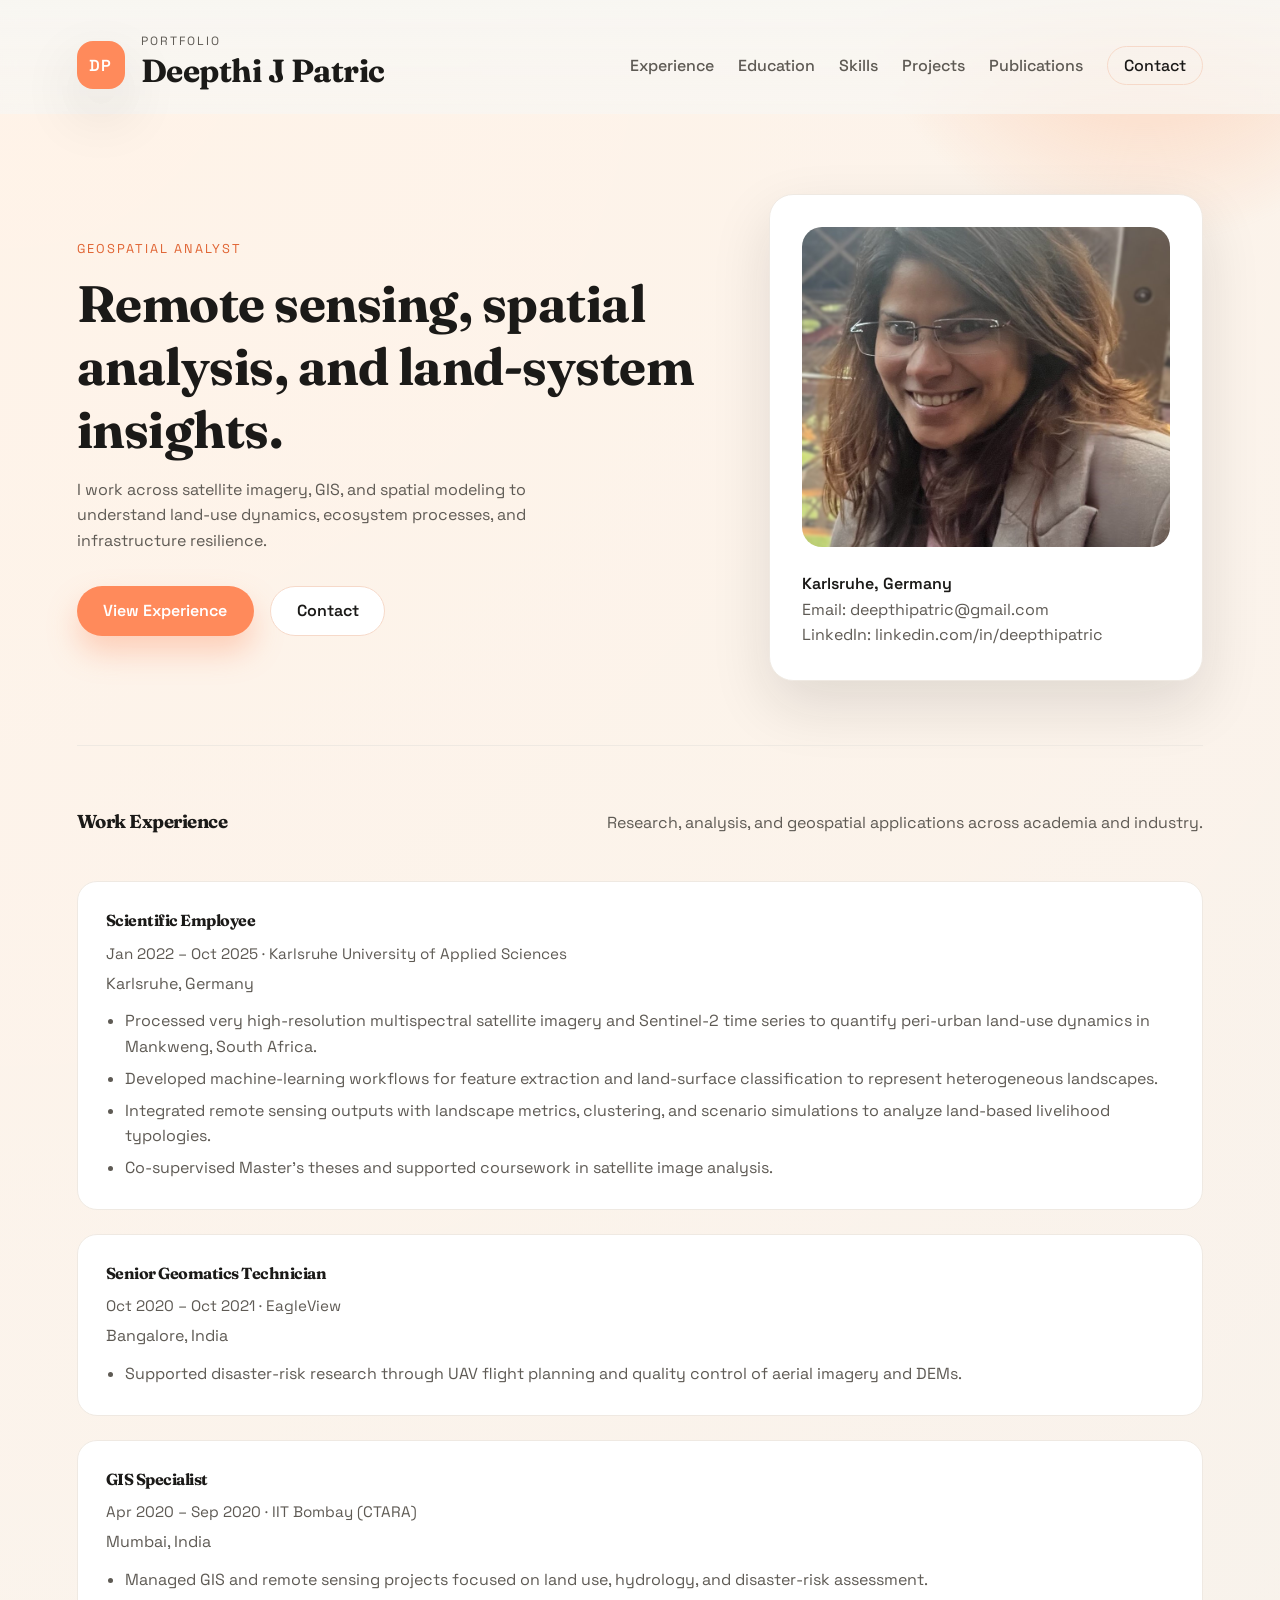
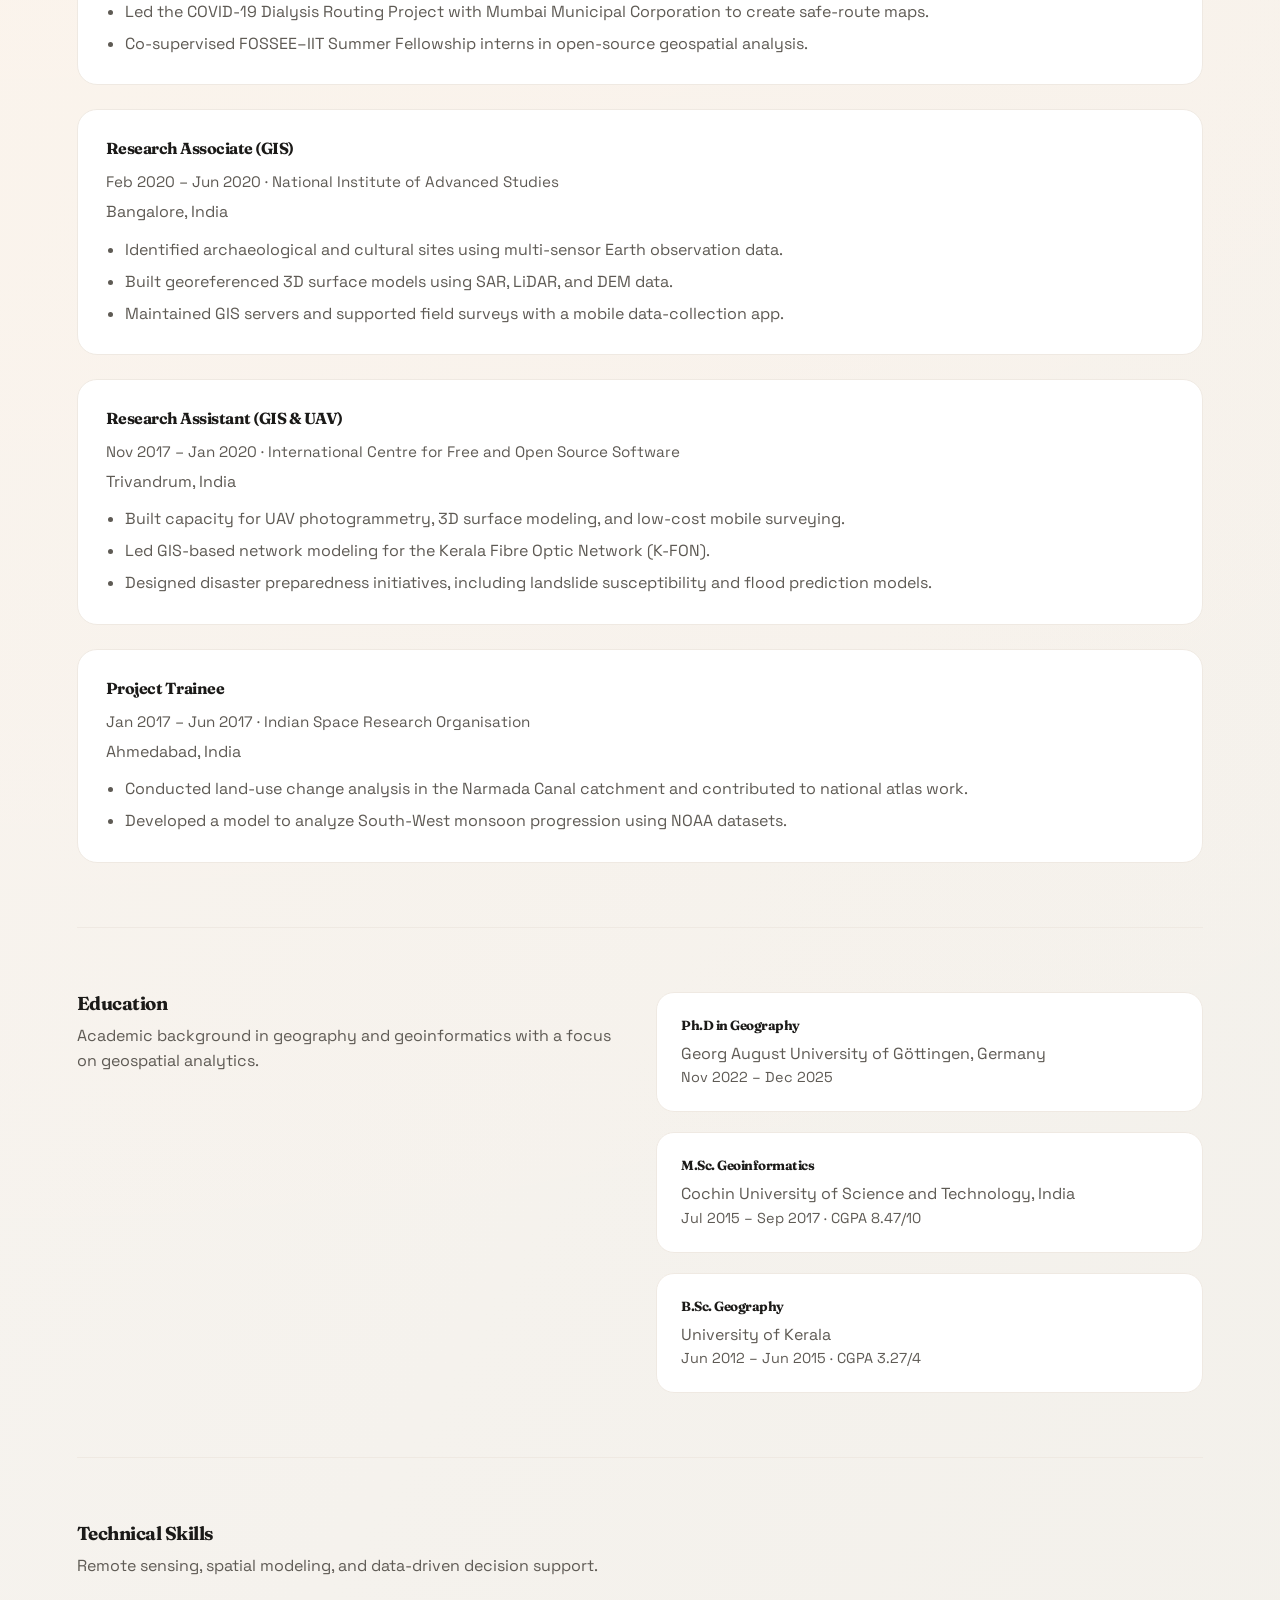
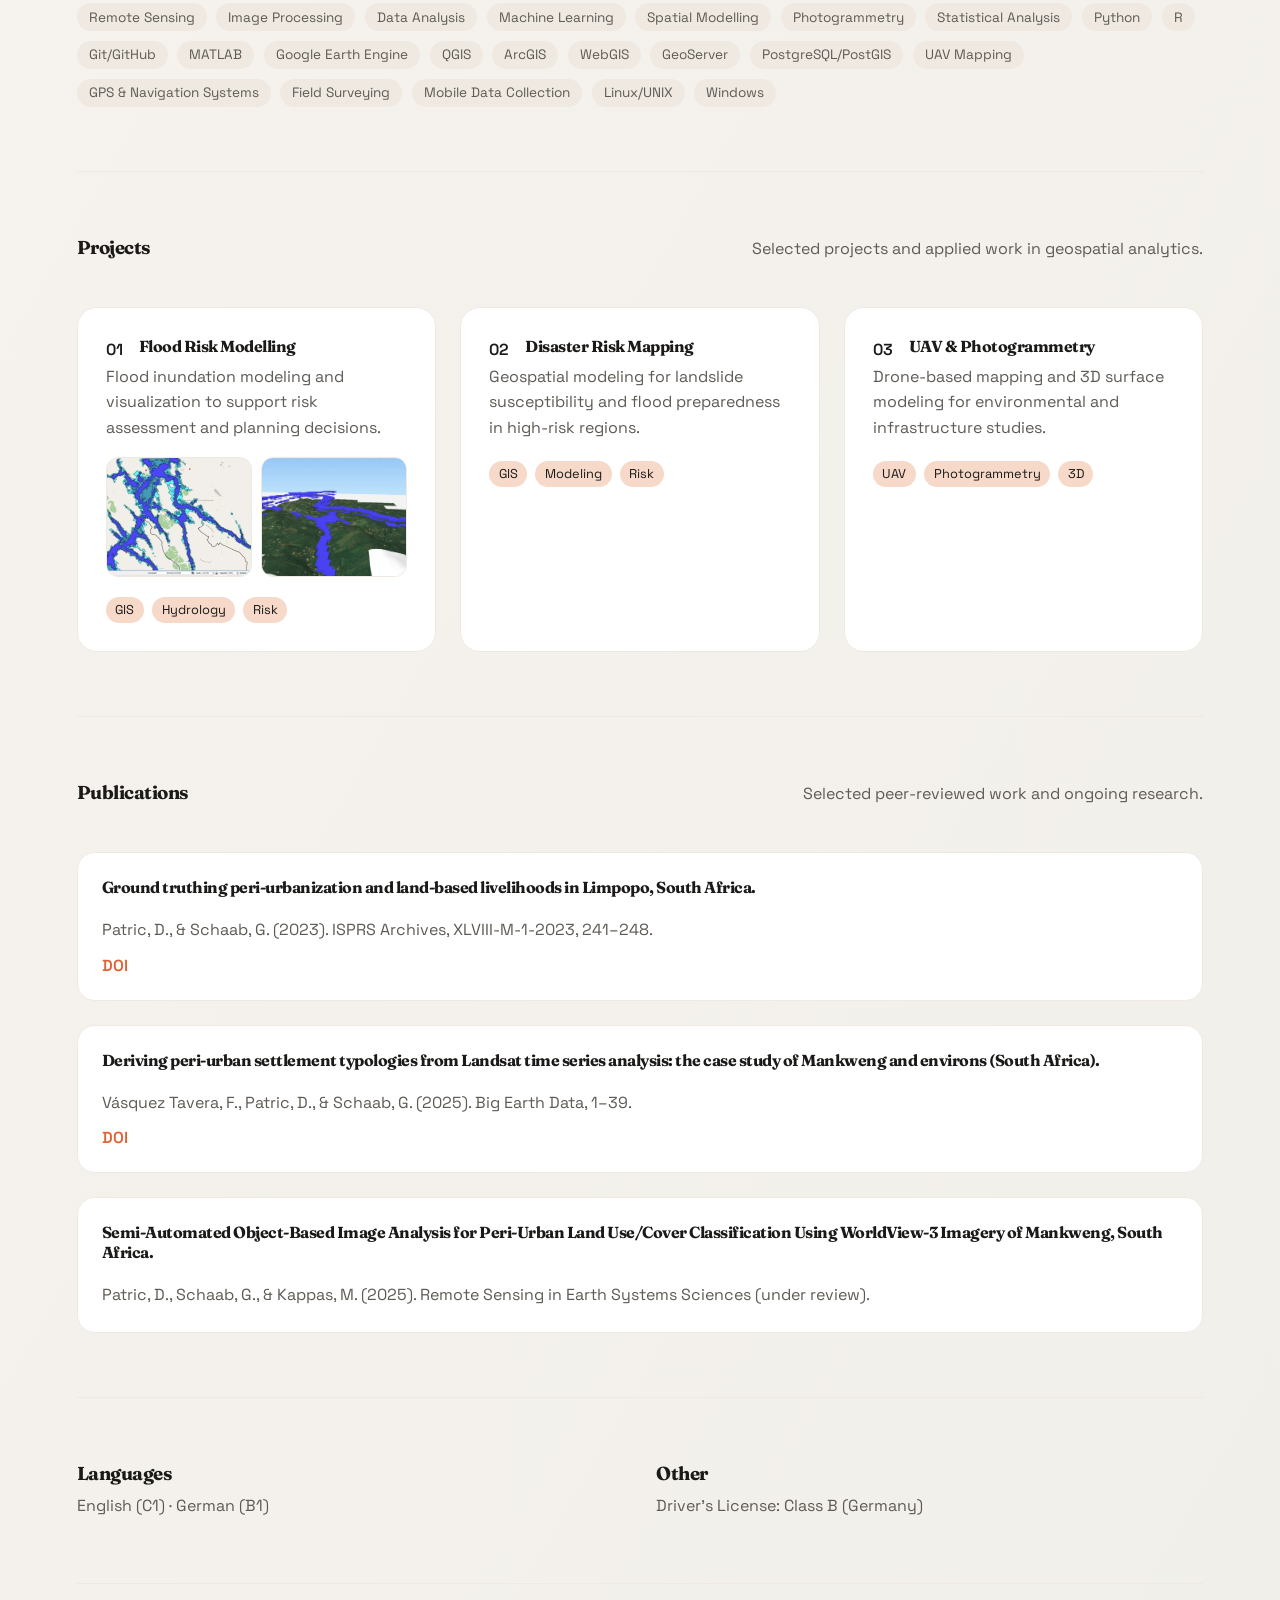
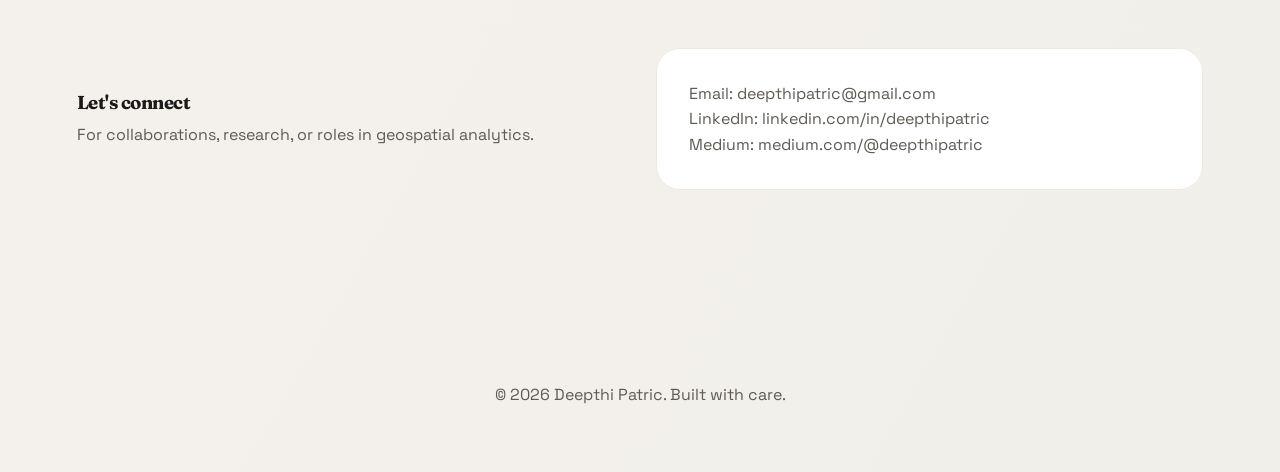
==== index.html @ 041daf3e "Add flood risk modeling project thumbnails" ====
<!doctype html>
<html lang="en">
  <head>
    <meta charset="UTF-8" />
    <meta name="viewport" content="width=device-width, initial-scale=1" />
    <title>Deepthi Patric | Portfolio</title>
    <link rel="stylesheet" href="styles.css" />
  </head>
  <body>
    <div class="bg-orbit"></div>
    <header class="site-header">
      <div class="brand">
        <span class="mark">DP</span>
        <div>
          <p class="eyebrow">Portfolio</p>
          <h1>Deepthi J Patric</h1>
        </div>
      </div>
      <nav class="nav">
        <a href="#experience">Experience</a>
        <a href="#education">Education</a>
        <a href="#skills">Skills</a>
        <a href="#projects">Projects</a>
        <a href="#publications">Publications</a>
        <a class="cta" href="#contact">Contact</a>
      </nav>
    </header>

    <main>
      <section class="hero">
        <div class="hero-text">
          <p class="kicker">Geospatial Analyst</p>
          <h2>Remote sensing, spatial analysis, and land-system insights.</h2>
          <p class="lede">
            I work across satellite imagery, GIS, and spatial modeling to
            understand land-use dynamics, ecosystem processes, and
            infrastructure resilience.
          </p>
          <div class="hero-actions">
            <a class="btn primary" href="#experience">View Experience</a>
            <a class="btn ghost" href="#contact">Contact</a>
          </div>
        </div>
        <div class="hero-card profile-card">
          <img
            src="assets/IMG_0739_ed.jpg"
            alt="Deepthi J Patric"
            class="profile-photo"
          />
          <div>
            <p class="profile-title">Karlsruhe, Germany</p>
            <p>
              Email:
              <a href="mailto:deepthipatric@gmail.com">deepthipatric@gmail.com</a>
            </p>
            <p>
              LinkedIn:
              <a href="https://www.linkedin.com/in/deepthipatric">
                linkedin.com/in/deepthipatric
              </a>
            </p>
          </div>
        </div>
      </section>

      <section id="experience" class="section">
        <div class="section-title">
          <h3>Work Experience</h3>
          <p>Research, analysis, and geospatial applications across academia and industry.</p>
        </div>
        <div class="timeline">
          <article class="role">
            <div class="role-title">
              <h4>Scientific Employee</h4>
              <span>Jan 2022 – Oct 2025 · Karlsruhe University of Applied Sciences</span>
            </div>
            <p>Karlsruhe, Germany</p>
            <ul>
              <li>Processed very high-resolution multispectral satellite imagery and Sentinel-2 time series to quantify peri-urban land-use dynamics in Mankweng, South Africa.</li>
              <li>Developed machine-learning workflows for feature extraction and land-surface classification to represent heterogeneous landscapes.</li>
              <li>Integrated remote sensing outputs with landscape metrics, clustering, and scenario simulations to analyze land-based livelihood typologies.</li>
              <li>Co-supervised Master’s theses and supported coursework in satellite image analysis.</li>
            </ul>
          </article>
          <article class="role">
            <div class="role-title">
              <h4>Senior Geomatics Technician</h4>
              <span>Oct 2020 – Oct 2021 · EagleView</span>
            </div>
            <p>Bangalore, India</p>
            <ul>
              <li>Supported disaster-risk research through UAV flight planning and quality control of aerial imagery and DEMs.</li>
            </ul>
          </article>
          <article class="role">
            <div class="role-title">
              <h4>GIS Specialist</h4>
              <span>Apr 2020 – Sep 2020 · IIT Bombay (CTARA)</span>
            </div>
            <p>Mumbai, India</p>
            <ul>
              <li>Managed GIS and remote sensing projects focused on land use, hydrology, and disaster-risk assessment.</li>
              <li>Led the COVID-19 Dialysis Routing Project with Mumbai Municipal Corporation to create safe-route maps.</li>
              <li>Co-supervised FOSSEE–IIT Summer Fellowship interns in open-source geospatial analysis.</li>
            </ul>
          </article>
          <article class="role">
            <div class="role-title">
              <h4>Research Associate (GIS)</h4>
              <span>Feb 2020 – Jun 2020 · National Institute of Advanced Studies</span>
            </div>
            <p>Bangalore, India</p>
            <ul>
              <li>Identified archaeological and cultural sites using multi-sensor Earth observation data.</li>
              <li>Built georeferenced 3D surface models using SAR, LiDAR, and DEM data.</li>
              <li>Maintained GIS servers and supported field surveys with a mobile data-collection app.</li>
            </ul>
          </article>
          <article class="role">
            <div class="role-title">
              <h4>Research Assistant (GIS & UAV)</h4>
              <span>Nov 2017 – Jan 2020 · International Centre for Free and Open Source Software</span>
            </div>
            <p>Trivandrum, India</p>
            <ul>
              <li>Built capacity for UAV photogrammetry, 3D surface modeling, and low-cost mobile surveying.</li>
              <li>Led GIS-based network modeling for the Kerala Fibre Optic Network (K-FON).</li>
              <li>Designed disaster preparedness initiatives, including landslide susceptibility and flood prediction models.</li>
            </ul>
          </article>
          <article class="role">
            <div class="role-title">
              <h4>Project Trainee</h4>
              <span>Jan 2017 – Jun 2017 · Indian Space Research Organisation</span>
            </div>
            <p>Ahmedabad, India</p>
            <ul>
              <li>Conducted land-use change analysis in the Narmada Canal catchment and contributed to national atlas work.</li>
              <li>Developed a model to analyze South-West monsoon progression using NOAA datasets.</li>
            </ul>
          </article>
        </div>
      </section>

      <section id="education" class="section split">
        <div>
          <h3>Education</h3>
          <p>
            Academic background in geography and geoinformatics with a focus on
            geospatial analytics.
          </p>
        </div>
        <div class="edu-list">
          <div class="edu">
            <h5>Ph.D in Geography</h5>
            <p>Georg August University of Göttingen, Germany</p>
            <span>Nov 2022 – Dec 2025</span>
          </div>
          <div class="edu">
            <h5>M.Sc. Geoinformatics</h5>
            <p>Cochin University of Science and Technology, India</p>
            <span>Jul 2015 – Sep 2017 · CGPA 8.47/10</span>
          </div>
          <div class="edu">
            <h5>B.Sc. Geography</h5>
            <p>University of Kerala</p>
            <span>Jun 2012 – Jun 2015 · CGPA 3.27/4</span>
          </div>
        </div>
      </section>

      <section id="skills" class="section">
        <div>
          <h3>Technical Skills</h3>
          <p>Remote sensing, spatial modeling, and data-driven decision support.</p>
        </div>
        <div class="skill-tags">
          <span>Remote Sensing</span>
          <span>Image Processing</span>
          <span>Data Analysis</span>
          <span>Machine Learning</span>
          <span>Spatial Modelling</span>
          <span>Photogrammetry</span>
          <span>Statistical Analysis</span>
          <span>Python</span>
          <span>R</span>
          <span>Git/GitHub</span>
          <span>MATLAB</span>
          <span>Google Earth Engine</span>
          <span>QGIS</span>
          <span>ArcGIS</span>
          <span>WebGIS</span>
          <span>GeoServer</span>
          <span>PostgreSQL/PostGIS</span>
          <span>UAV Mapping</span>
          <span>GPS & Navigation Systems</span>
          <span>Field Surveying</span>
          <span>Mobile Data Collection</span>
          <span>Linux/UNIX</span>
          <span>Windows</span>
        </div>
      </section>

      <section id="projects" class="section">
        <div class="section-title">
          <h3>Projects</h3>
          <p>Selected projects and applied work in geospatial analytics.</p>
        </div>
        <div class="grid">
          <article class="project">
            <div class="project-meta">
              <span>01</span>
              <h4>Flood Risk Modelling</h4>
            </div>
            <p>
              Flood inundation modeling and visualization to support risk
              assessment and planning decisions.
            </p>
            <div class="project-thumbs">
              <img src="assets/flood1.jpg" alt="Flood risk model 3D view" />
              <img src="assets/flood2.webp" alt="Flood risk map visualization" />
            </div>
            <div class="project-tags">
              <span>GIS</span>
              <span>Hydrology</span>
              <span>Risk</span>
            </div>
          </article>
          <article class="project">
            <div class="project-meta">
              <span>02</span>
              <h4>Disaster Risk Mapping</h4>
            </div>
            <p>
              Geospatial modeling for landslide susceptibility and flood
              preparedness in high-risk regions.
            </p>
            <div class="project-tags">
              <span>GIS</span>
              <span>Modeling</span>
              <span>Risk</span>
            </div>
          </article>
          <article class="project">
            <div class="project-meta">
              <span>03</span>
              <h4>UAV & Photogrammetry</h4>
            </div>
            <p>
              Drone-based mapping and 3D surface modeling for environmental and
              infrastructure studies.
            </p>
            <div class="project-tags">
              <span>UAV</span>
              <span>Photogrammetry</span>
              <span>3D</span>
            </div>
          </article>
        </div>
      </section>

      <section id="publications" class="section">
        <div class="section-title">
          <h3>Publications</h3>
          <p>Selected peer-reviewed work and ongoing research.</p>
        </div>
        <div class="pubs">
          <article>
            <h4>Ground truthing peri-urbanization and land-based livelihoods in Limpopo, South Africa.</h4>
            <p>Patric, D., & Schaab, G. (2023). ISPRS Archives, XLVIII-M-1-2023, 241–248.</p>
            <a href="https://doi.org/10.5194/isprs-archives-XLVIII-M-1-2023-241-2023">DOI</a>
          </article>
          <article>
            <h4>Deriving peri-urban settlement typologies from Landsat time series analysis: the case study of Mankweng and environs (South Africa).</h4>
            <p>Vásquez Tavera, F., Patric, D., & Schaab, G. (2025). Big Earth Data, 1–39.</p>
            <a href="https://doi.org/10.1080/20964471.2025.2565067">DOI</a>
          </article>
          <article>
            <h4>Semi-Automated Object-Based Image Analysis for Peri-Urban Land Use/Cover Classification Using WorldView-3 Imagery of Mankweng, South Africa.</h4>
            <p>Patric, D., Schaab, G., & Kappas, M. (2025). Remote Sensing in Earth Systems Sciences (under review).</p>
          </article>
        </div>
      </section>

      <section class="section split">
        <div>
          <h3>Languages</h3>
          <p>English (C1) · German (B1)</p>
        </div>
        <div>
          <h3>Other</h3>
          <p>Driver's License: Class B (Germany)</p>
        </div>
      </section>

      <section id="contact" class="section contact">
        <div>
          <h3>Let's connect</h3>
          <p>For collaborations, research, or roles in geospatial analytics.</p>
        </div>
        <div class="contact-card">
          <p>Email: <a href="mailto:deepthipatric@gmail.com">deepthipatric@gmail.com</a></p>
          <p>LinkedIn: <a href="https://www.linkedin.com/in/deepthipatric">linkedin.com/in/deepthipatric</a></p>
          <p>Medium: <a href="https://medium.com/@deepthipatric">medium.com/@deepthipatric</a></p>
        </div>
      </section>
    </main>

    <footer class="site-footer">
      <p>© 2026 Deepthi Patric. Built with care.</p>
    </footer>

    <script src="script.js"></script>
  </body>
</html>
---- styles.css ----
@import url("https://fonts.googleapis.com/css2?family=Fraunces:wght@600;700&family=Space+Grotesk:wght@400;500;600&display=swap");

:root {
  --bg: #f8f6f2;
  --ink: #1b1a18;
  --muted: #5e5a54;
  --accent: #ff8a5b;
  --accent-dark: #e06433;
  --card: #ffffff;
  --soft: #efe9e2;
  --ring: #f6d9c9;
  --shadow: 0 24px 60px rgba(24, 24, 24, 0.12);
  --radius: 24px;
}

* {
  box-sizing: border-box;
}

body {
  margin: 0;
  font-family: "Space Grotesk", "Trebuchet MS", sans-serif;
  color: var(--ink);
  background: radial-gradient(circle at top left, #fff3e8, transparent 55%),
    linear-gradient(120deg, #f9f5f1 0%, #f1efe9 100%);
  min-height: 100vh;
}

h1,
h2,
h3,
h4,
h5 {
  margin: 0 0 0.5rem;
  font-family: "Fraunces", "Times New Roman", serif;
  letter-spacing: -0.5px;
}

p {
  margin: 0;
  color: var(--muted);
  line-height: 1.6;
}

a {
  color: inherit;
  text-decoration: none;
}

.bg-orbit {
  position: fixed;
  top: -40vh;
  right: -20vh;
  width: 70vh;
  height: 70vh;
  background: radial-gradient(circle, rgba(255, 172, 127, 0.55), transparent 65%);
  filter: blur(2px);
  pointer-events: none;
  z-index: 0;
}

.site-header {
  position: sticky;
  top: 0;
  z-index: 5;
  display: flex;
  justify-content: space-between;
  align-items: center;
  padding: 2rem 6vw 1rem;
  background: linear-gradient(180deg, rgba(248, 246, 242, 0.96), rgba(248, 246, 242, 0.75));
  backdrop-filter: blur(10px);
}

.brand {
  display: flex;
  align-items: center;
  gap: 1rem;
}

.mark {
  width: 48px;
  height: 48px;
  border-radius: 16px;
  background: var(--accent);
  color: white;
  display: grid;
  place-items: center;
  font-weight: 600;
  letter-spacing: 1px;
  box-shadow: var(--shadow);
}

.eyebrow {
  text-transform: uppercase;
  font-size: 0.75rem;
  letter-spacing: 2px;
}

.nav {
  display: flex;
  gap: 1.5rem;
  align-items: center;
  font-weight: 500;
}

.nav a {
  color: var(--muted);
}

.nav .cta {
  padding: 0.5rem 1rem;
  border-radius: 999px;
  border: 1px solid var(--ring);
  color: var(--ink);
}

main {
  position: relative;
  z-index: 1;
  padding: 2rem 6vw 6rem;
}

.hero {
  display: grid;
  grid-template-columns: minmax(0, 1.2fr) minmax(0, 0.8fr);
  gap: 2.5rem;
  align-items: center;
  padding: 3rem 0 4rem;
}

.hero-text h2 {
  font-size: clamp(2.4rem, 4vw, 3.6rem);
  color: var(--ink);
}

.kicker {
  text-transform: uppercase;
  letter-spacing: 2px;
  font-size: 0.8rem;
  color: var(--accent-dark);
  margin-bottom: 0.75rem;
}

.lede {
  max-width: 520px;
  margin: 1rem 0 2rem;
}

.hero-actions {
  display: flex;
  gap: 1rem;
  flex-wrap: wrap;
}

.btn {
  padding: 0.85rem 1.6rem;
  border-radius: 999px;
  font-weight: 600;
  border: 1px solid transparent;
}

.btn.primary {
  background: var(--accent);
  color: white;
  box-shadow: 0 16px 30px rgba(255, 138, 91, 0.35);
}

.btn.ghost {
  border-color: var(--ring);
  background: white;
  color: var(--ink);
}

.hero-card {
  background: var(--card);
  border-radius: var(--radius);
  padding: 2rem;
  box-shadow: var(--shadow);
  border: 1px solid var(--soft);
}

.profile-card {
  display: grid;
  gap: 1.5rem;
}

.profile-photo {
  width: 100%;
  border-radius: 20px;
  object-fit: cover;
  max-height: 320px;
}

.profile-title {
  font-weight: 600;
  color: var(--ink);
}

.card-top {
  display: flex;
  justify-content: space-between;
  margin-bottom: 1rem;
  font-weight: 600;
}

.pill-row {
  display: flex;
  flex-wrap: wrap;
  gap: 0.5rem;
  margin-top: 1.5rem;
}

.pill-row span {
  padding: 0.35rem 0.75rem;
  background: var(--soft);
  border-radius: 999px;
  font-size: 0.85rem;
  color: var(--muted);
}

.section {
  padding: 4rem 0;
  border-top: 1px solid var(--soft);
}

.timeline {
  display: grid;
  gap: 1.5rem;
}

.role {
  background: var(--card);
  padding: 1.75rem;
  border-radius: 20px;
  border: 1px solid var(--soft);
}

.role-title {
  display: grid;
  gap: 0.35rem;
  margin-bottom: 0.5rem;
}

.role-title span {
  color: var(--muted);
  font-size: 0.95rem;
}

.role ul {
  margin: 0.75rem 0 0;
  padding-left: 1.2rem;
  color: var(--muted);
  line-height: 1.6;
}

.role li + li {
  margin-top: 0.4rem;
}

.section-title {
  display: flex;
  justify-content: space-between;
  gap: 2rem;
  align-items: baseline;
  margin-bottom: 2.5rem;
}

.grid {
  display: grid;
  grid-template-columns: repeat(auto-fit, minmax(240px, 1fr));
  gap: 1.5rem;
}

.project {
  background: var(--card);
  padding: 1.75rem;
  border-radius: 20px;
  border: 1px solid var(--soft);
  transition: transform 0.3s ease, box-shadow 0.3s ease;
}

.project:hover {
  transform: translateY(-6px);
  box-shadow: var(--shadow);
}

.project-meta {
  display: flex;
  gap: 1rem;
  align-items: center;
  font-weight: 600;
}

.project-tags {
  display: flex;
  gap: 0.5rem;
  flex-wrap: wrap;
  margin-top: 1.25rem;
}

.project-thumbs {
  display: grid;
  grid-template-columns: repeat(2, minmax(0, 1fr));
  gap: 0.6rem;
  margin-top: 1rem;
}

.project-thumbs img {
  width: 100%;
  height: 120px;
  object-fit: cover;
  border-radius: 12px;
  border: 1px solid var(--soft);
}

.project-tags span {
  background: var(--ring);
  padding: 0.3rem 0.6rem;
  border-radius: 999px;
  font-size: 0.8rem;
  color: var(--ink);
}

.split {
  display: grid;
  grid-template-columns: minmax(0, 1fr) minmax(0, 1fr);
  gap: 2rem;
}

.skills {
  display: grid;
  gap: 1.5rem;
}

.edu-list {
  display: grid;
  gap: 1.25rem;
}

.edu {
  background: var(--card);
  padding: 1.5rem;
  border-radius: 18px;
  border: 1px solid var(--soft);
}

.edu span {
  color: var(--muted);
  font-size: 0.9rem;
}

.skill {
  background: var(--card);
  padding: 1.5rem;
  border-radius: 18px;
  border: 1px solid var(--soft);
}

.about {
  display: grid;
  grid-template-columns: minmax(0, 1.2fr) minmax(0, 0.8fr);
  gap: 2rem;
}

.facts {
  display: grid;
  gap: 1rem;
}

.facts div {
  background: var(--card);
  padding: 1.25rem;
  border-radius: 18px;
  border: 1px solid var(--soft);
  display: grid;
  gap: 0.35rem;
}

.skill-tags {
  display: flex;
  flex-wrap: wrap;
  gap: 0.6rem;
  margin-top: 1.5rem;
}

.skill-tags span {
  padding: 0.35rem 0.75rem;
  background: var(--soft);
  border-radius: 999px;
  font-size: 0.85rem;
  color: var(--muted);
}

.pubs {
  display: grid;
  gap: 1.5rem;
}

.pubs article {
  background: var(--card);
  border-radius: 18px;
  border: 1px solid var(--soft);
  padding: 1.5rem;
  display: grid;
  gap: 0.75rem;
}

.pubs a {
  color: var(--accent-dark);
  font-weight: 600;
}

.contact {
  display: grid;
  grid-template-columns: minmax(0, 1fr) minmax(0, 1fr);
  gap: 2rem;
  align-items: center;
}

.contact-card {
  background: var(--card);
  border-radius: var(--radius);
  padding: 2rem;
  border: 1px solid var(--soft);
}

.site-footer {
  padding: 2rem 6vw 4rem;
  text-align: center;
  color: var(--muted);
}

.reveal {
  opacity: 0;
  transform: translateY(20px);
  transition: opacity 0.6s ease, transform 0.6s ease;
}

.reveal.visible {
  opacity: 1;
  transform: translateY(0);
}

@media (max-width: 960px) {
  .hero,
  .split,
  .about,
  .contact {
    grid-template-columns: 1fr;
  }

  .site-header {
    flex-direction: column;
    align-items: flex-start;
    gap: 1rem;
  }

  .section-title {
    flex-direction: column;
    align-items: flex-start;
  }
}

@media (max-width: 640px) {
  .nav {
    flex-wrap: wrap;
    gap: 1rem;
  }

  .hero {
    padding-top: 1rem;
  }
}
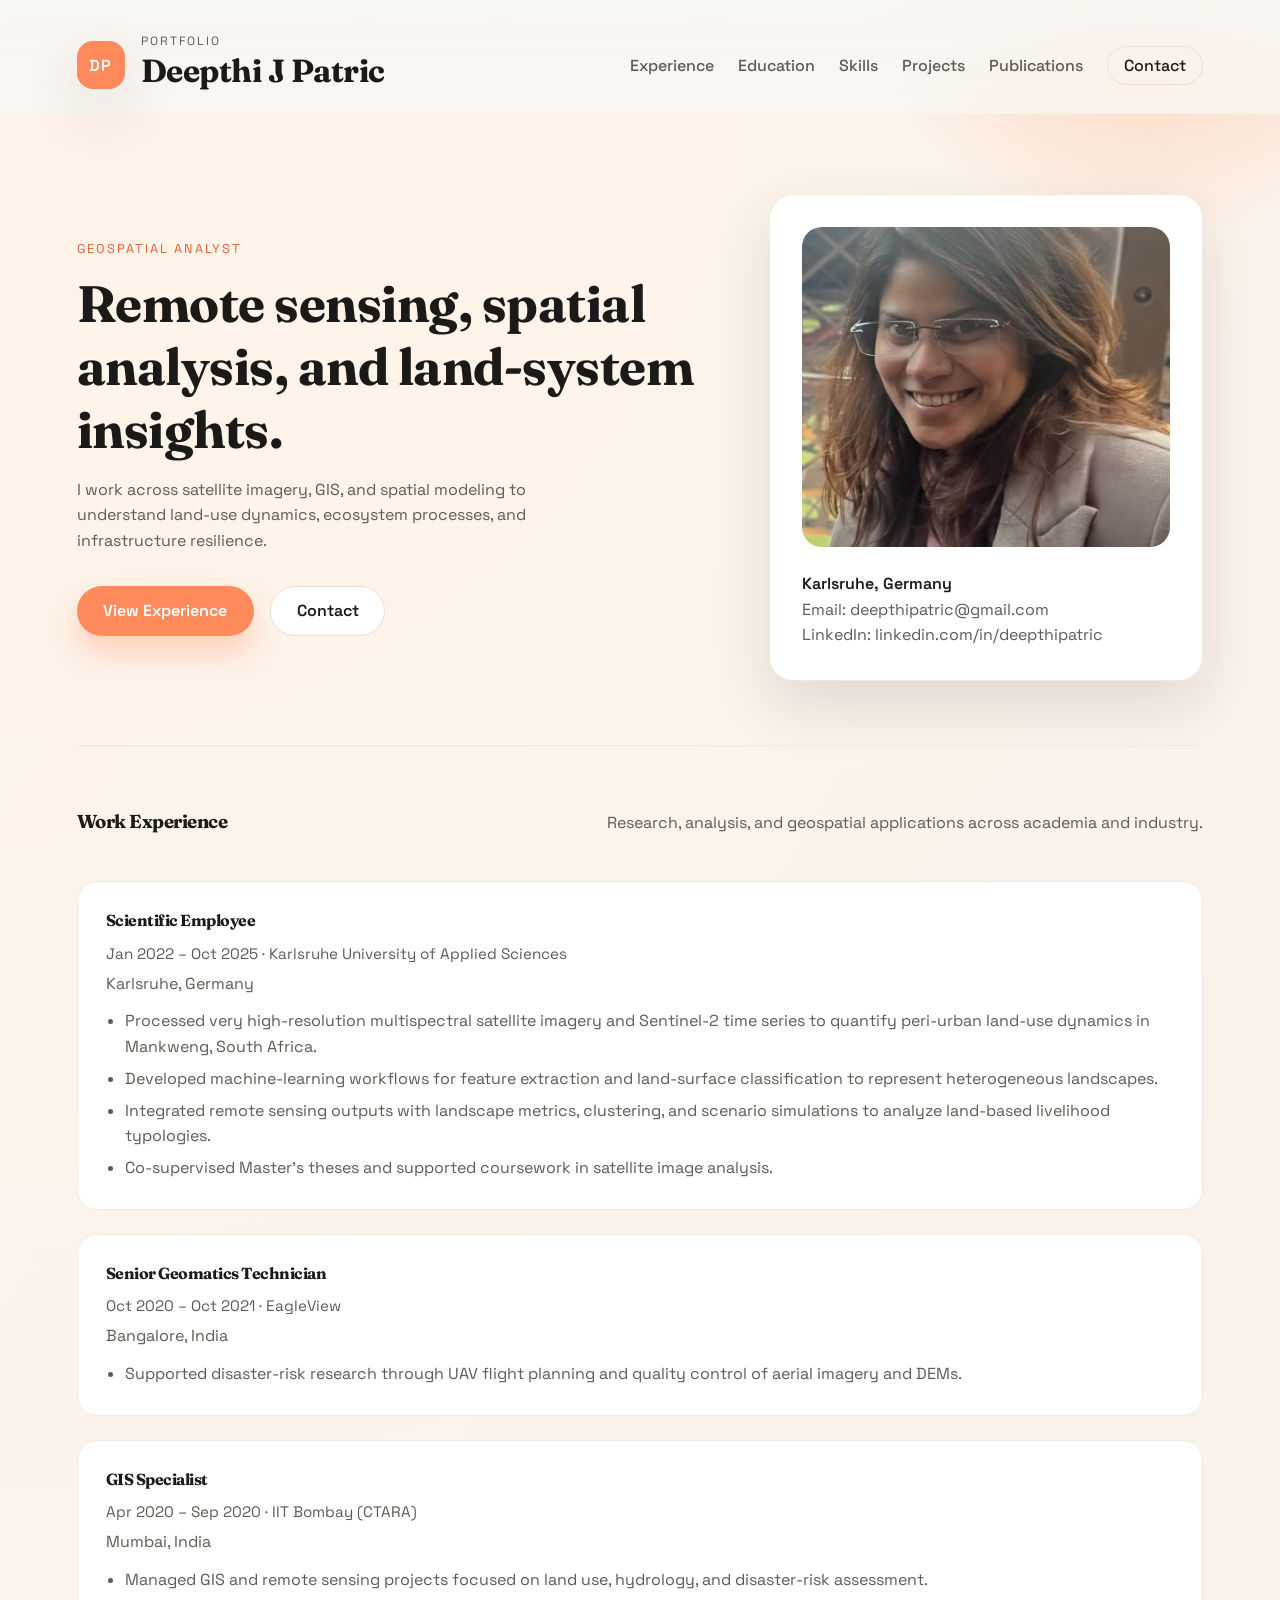
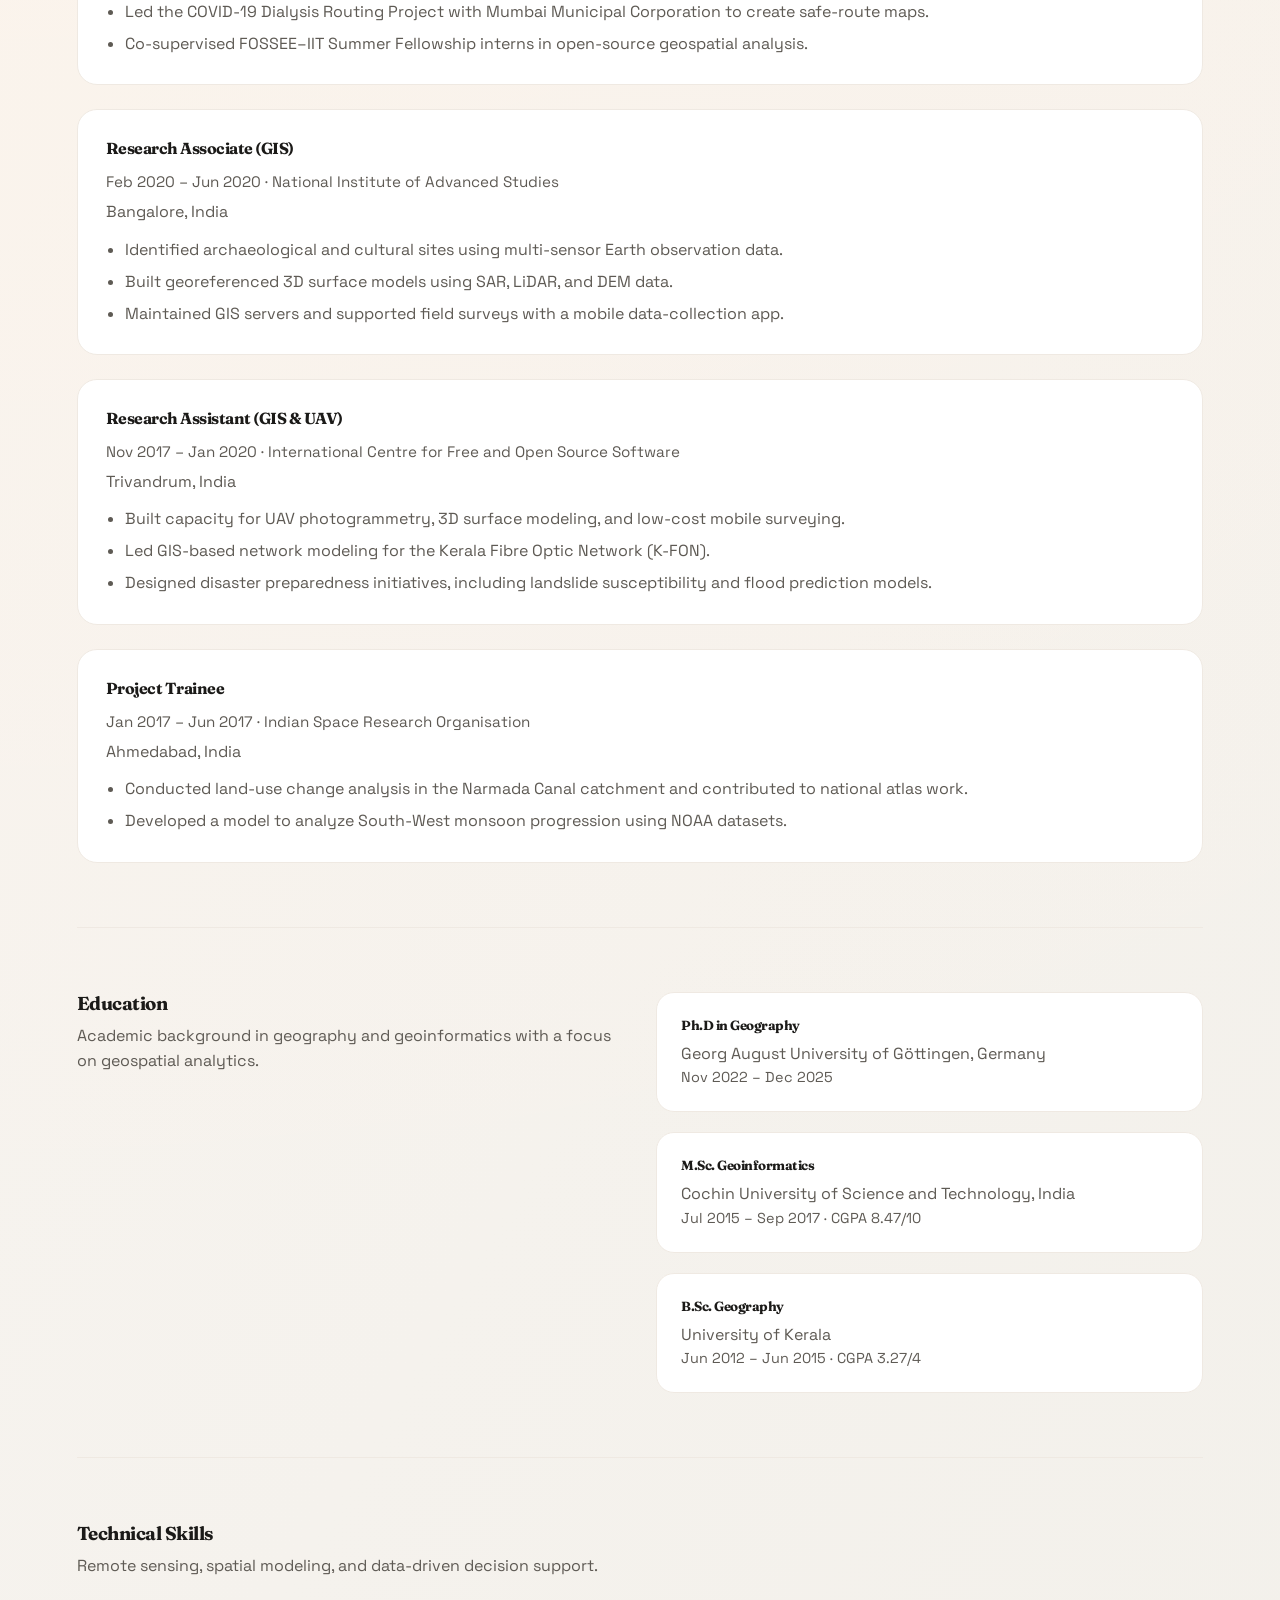
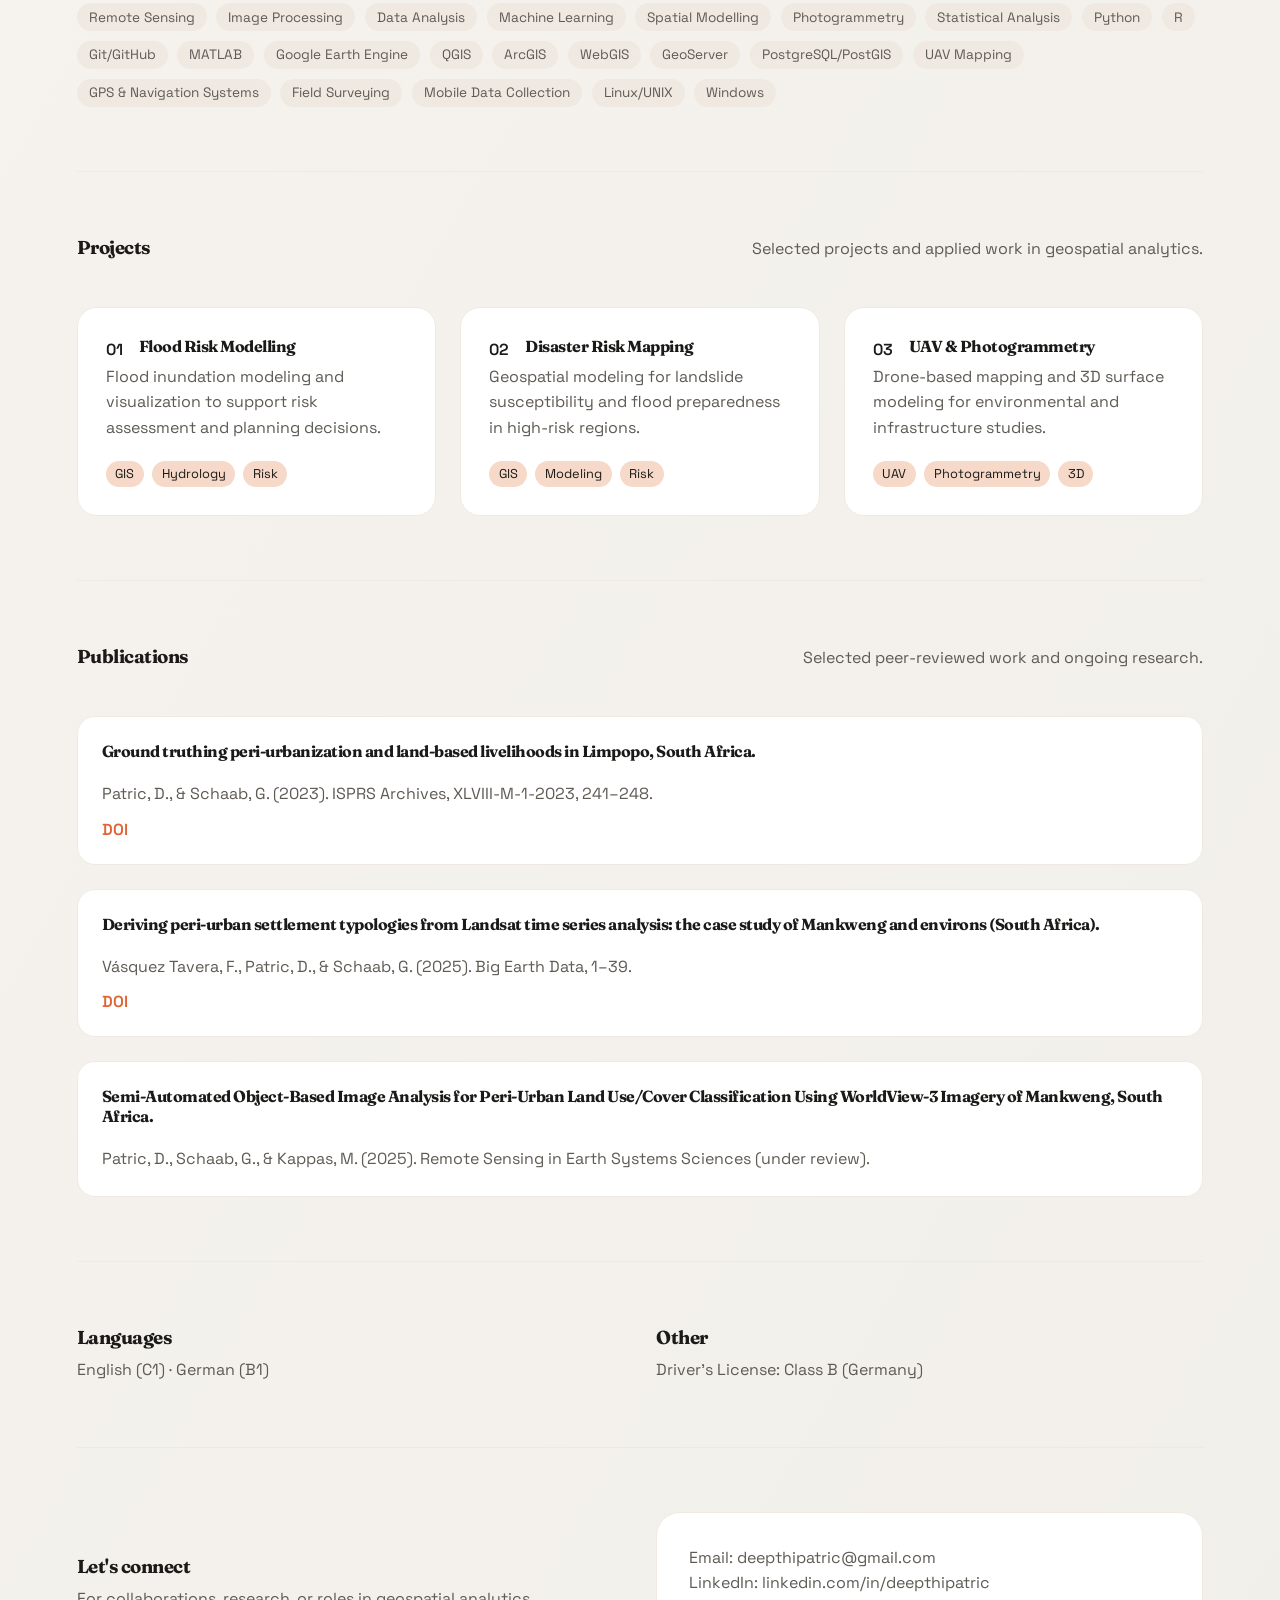
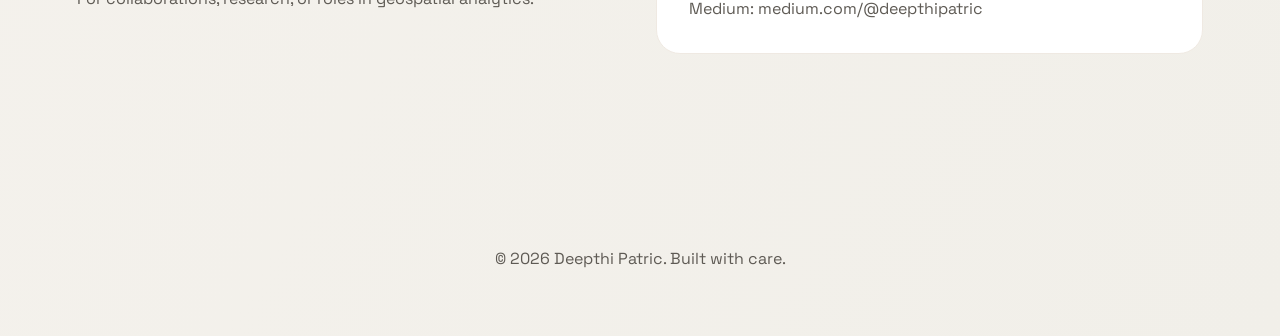
==== commit 24a953a6: "Remove project thumbnails" ====
--- a/index.html
+++ b/index.html
@@ -216,10 +216,6 @@
               Flood inundation modeling and visualization to support risk
               assessment and planning decisions.
             </p>
-            <div class="project-thumbs">
-              <img src="assets/flood1.jpg" alt="Flood risk model 3D view" />
-              <img src="assets/flood2.webp" alt="Flood risk map visualization" />
-            </div>
             <div class="project-tags">
               <span>GIS</span>
               <span>Hydrology</span>
--- a/styles.css
+++ b/styles.css
@@ -298,21 +298,6 @@
   margin-top: 1.25rem;
 }
 
-.project-thumbs {
-  display: grid;
-  grid-template-columns: repeat(2, minmax(0, 1fr));
-  gap: 0.6rem;
-  margin-top: 1rem;
-}
-
-.project-thumbs img {
-  width: 100%;
-  height: 120px;
-  object-fit: cover;
-  border-radius: 12px;
-  border: 1px solid var(--soft);
-}
-
 .project-tags span {
   background: var(--ring);
   padding: 0.3rem 0.6rem;
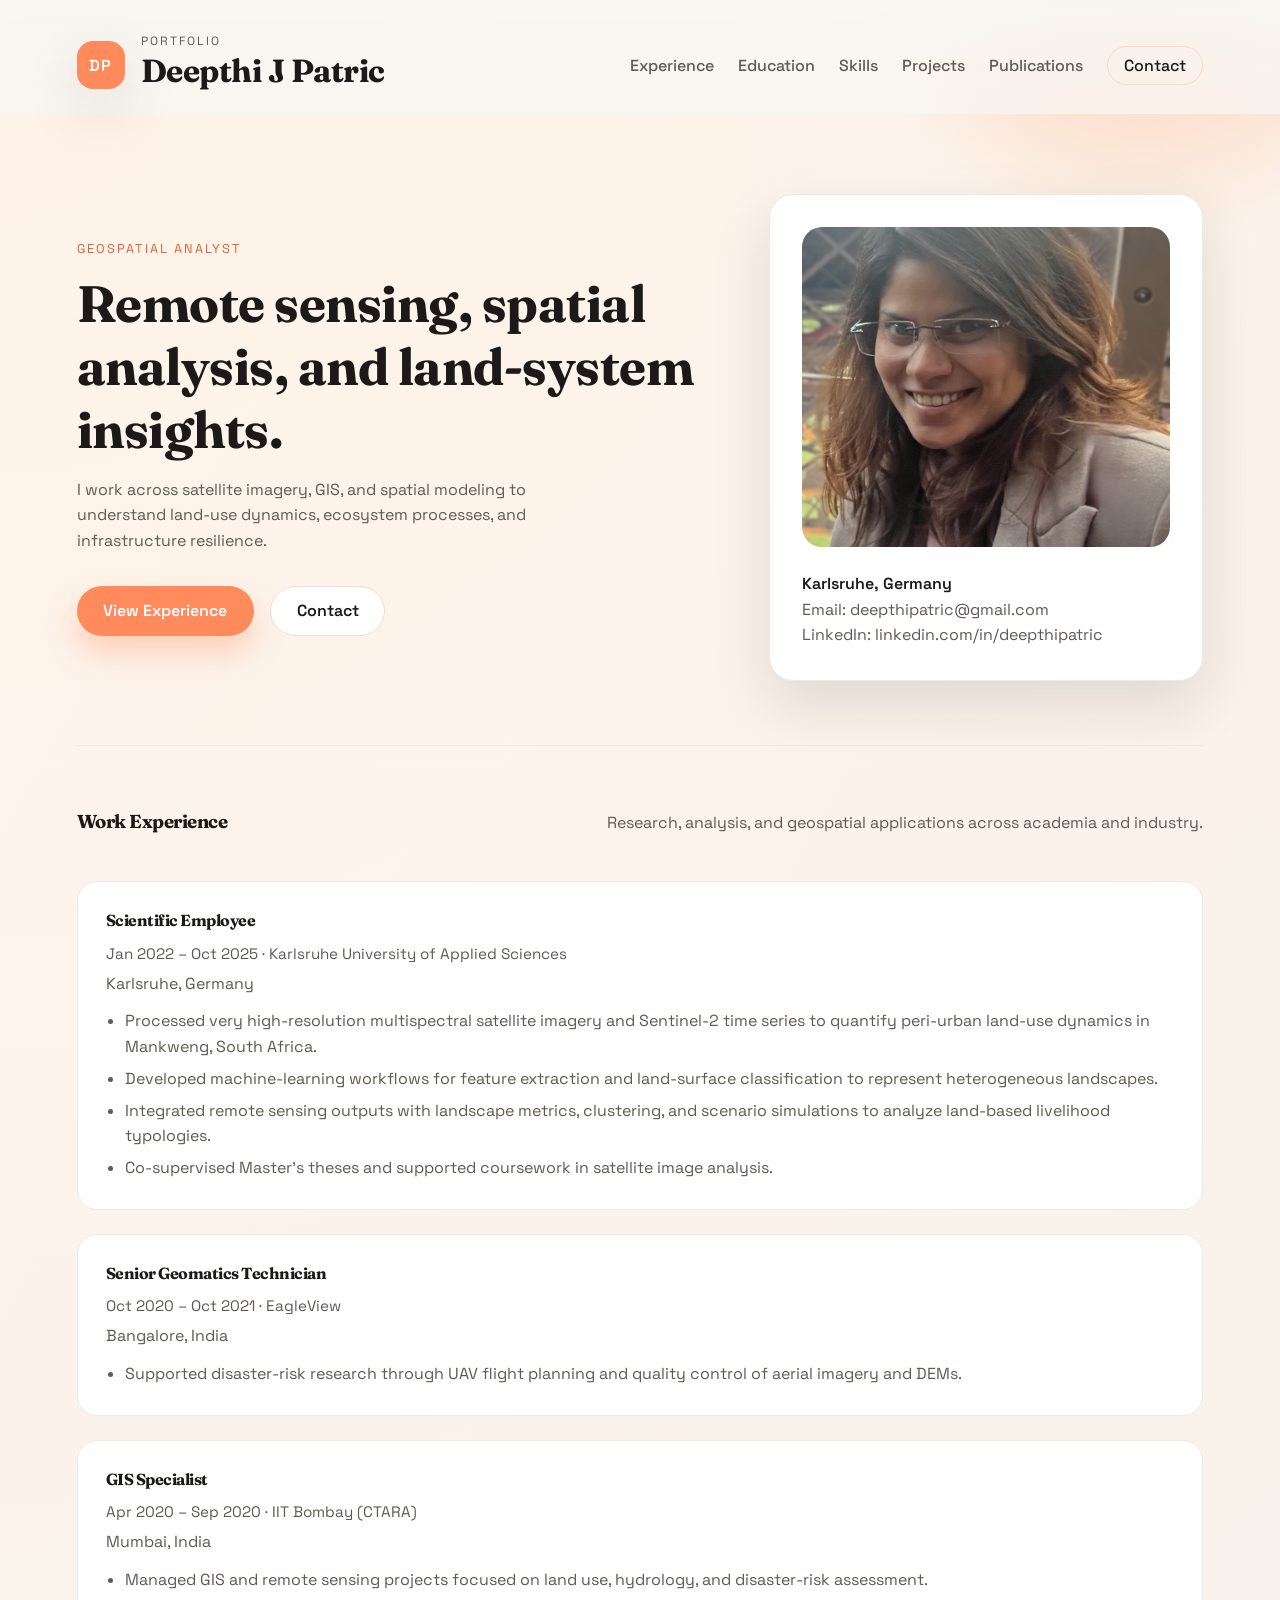
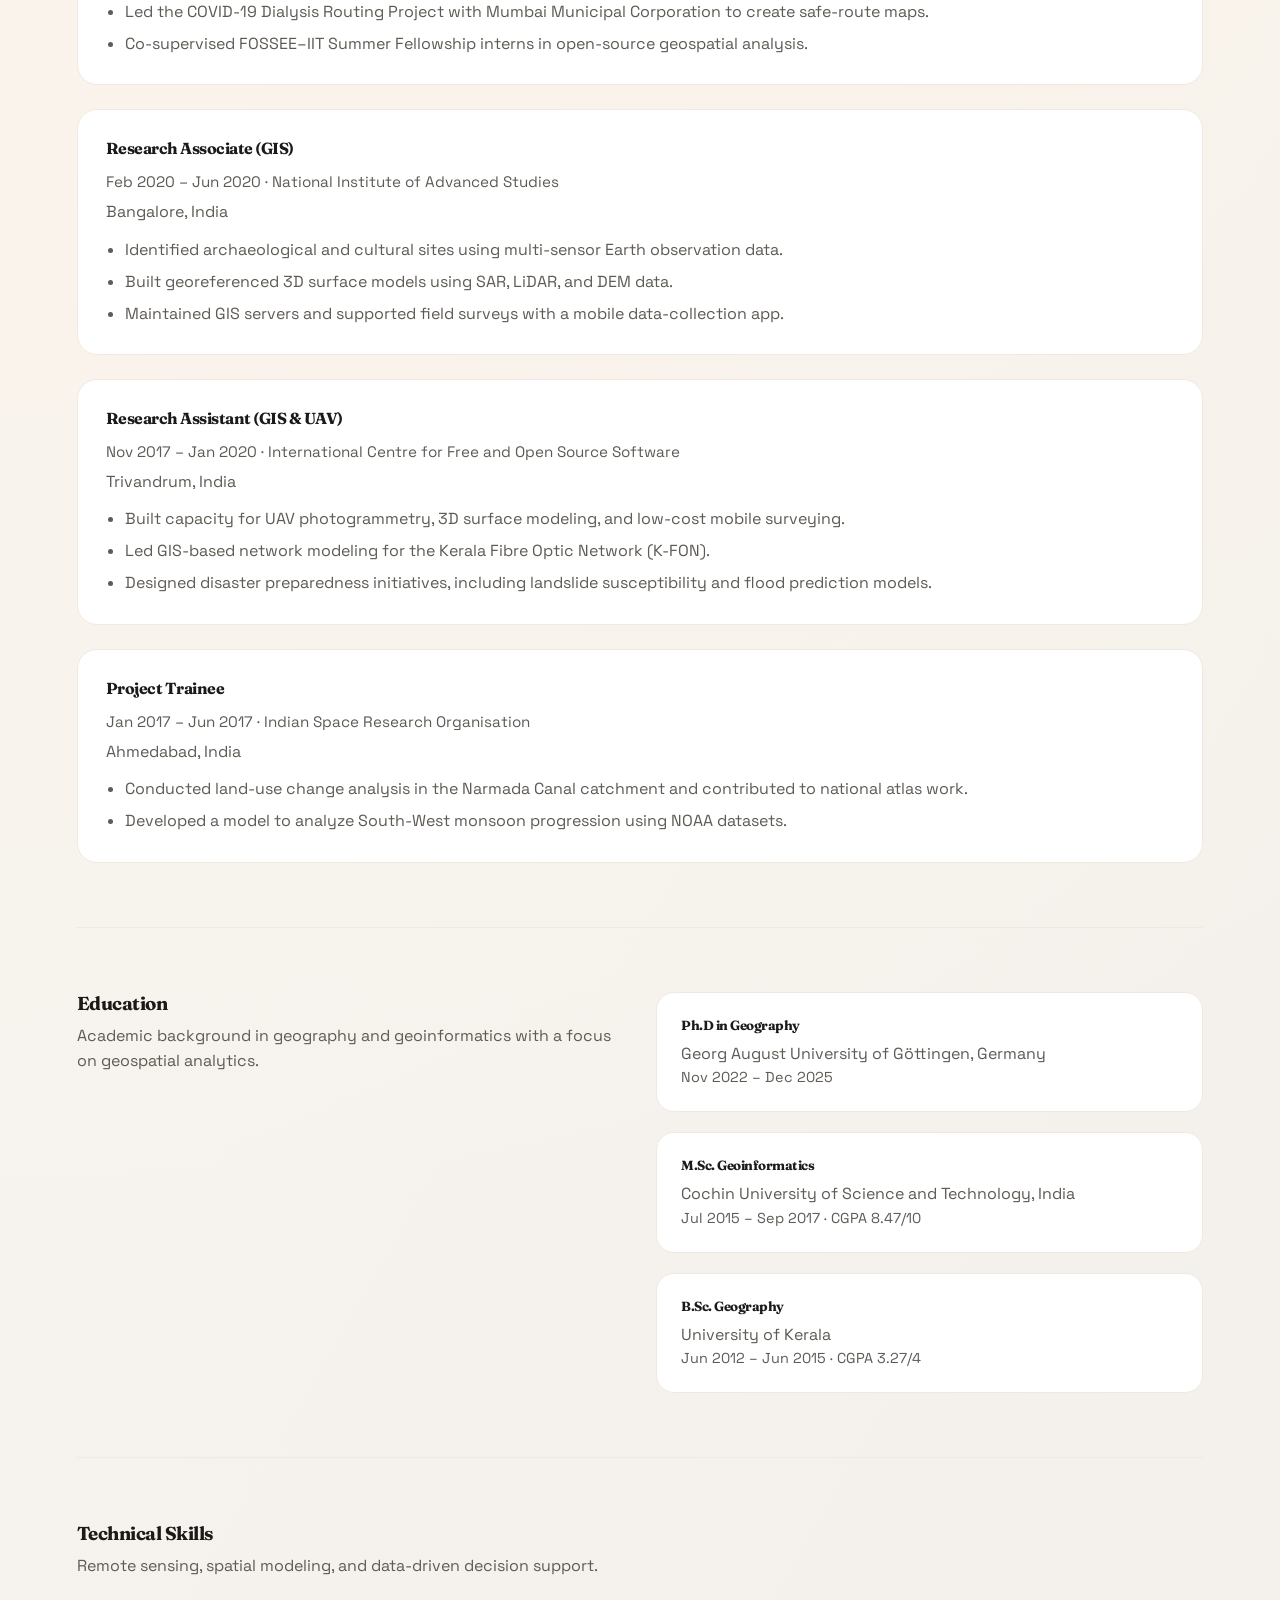
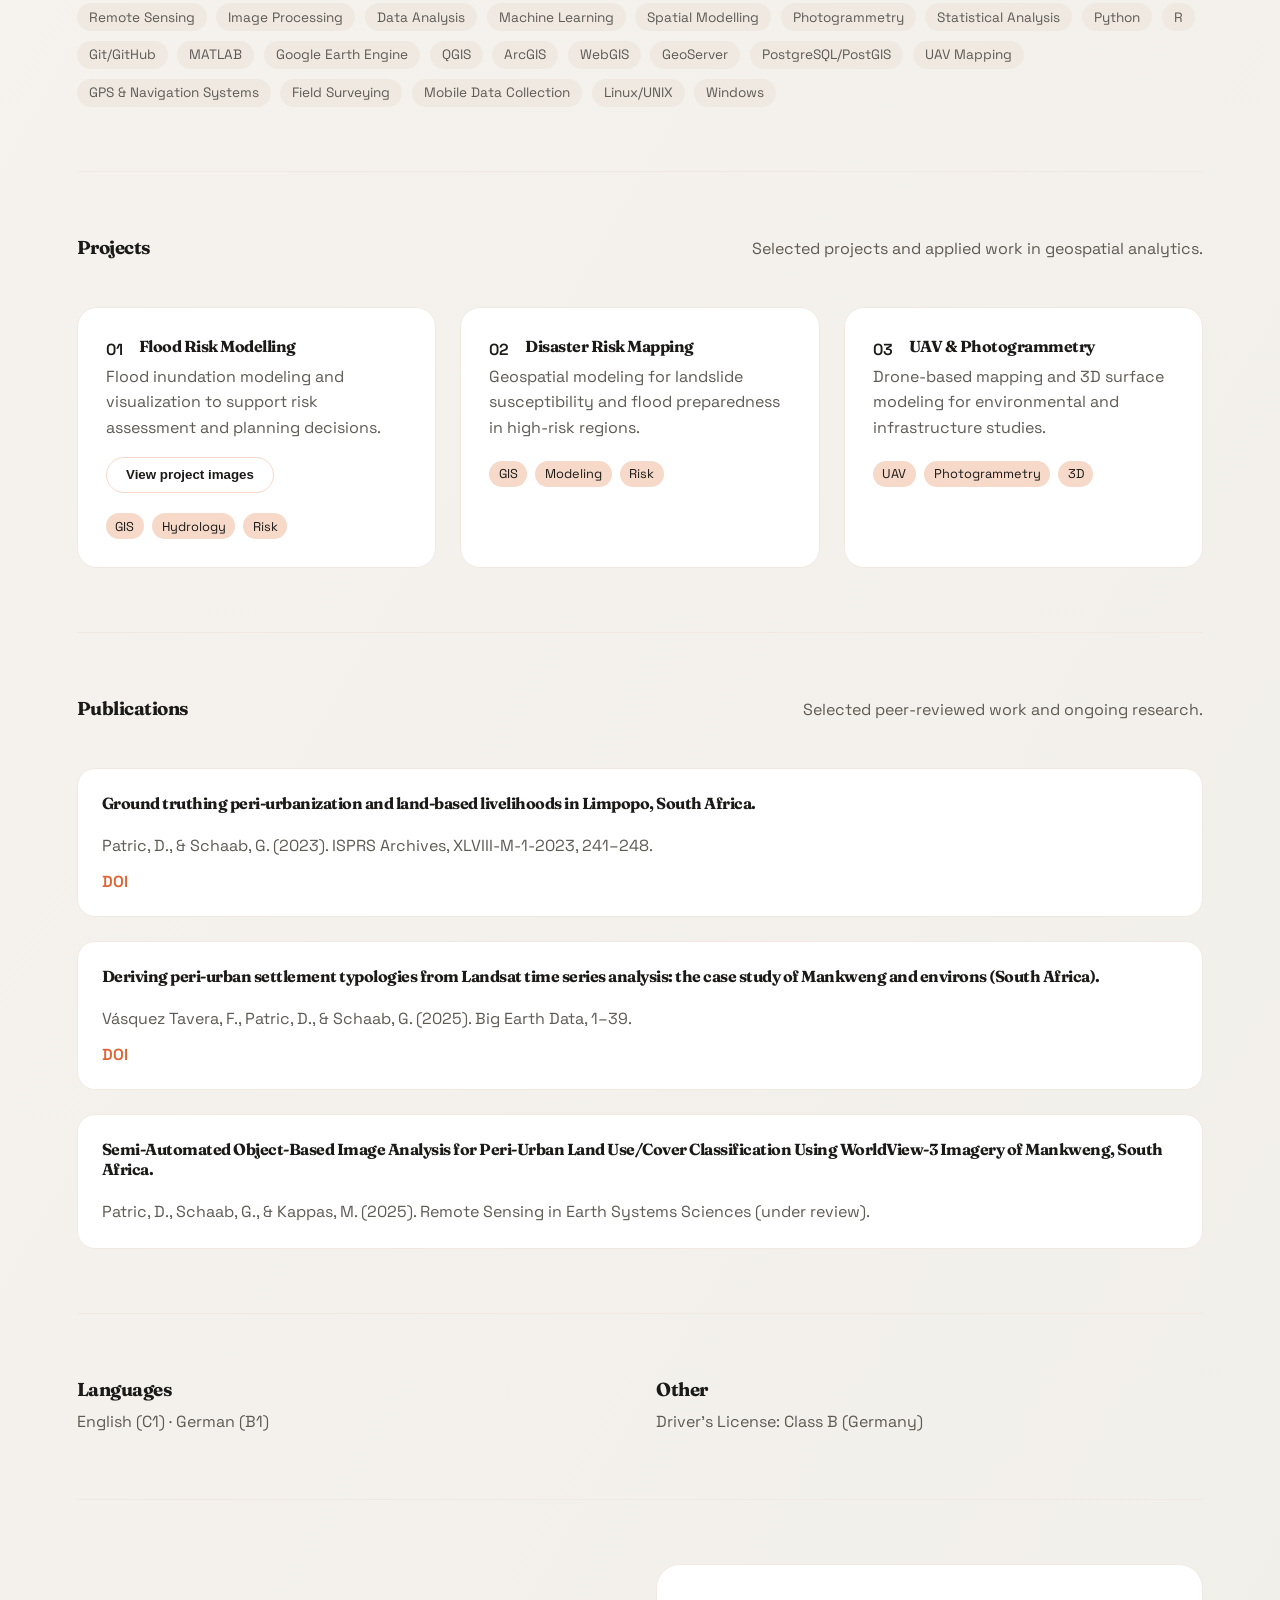
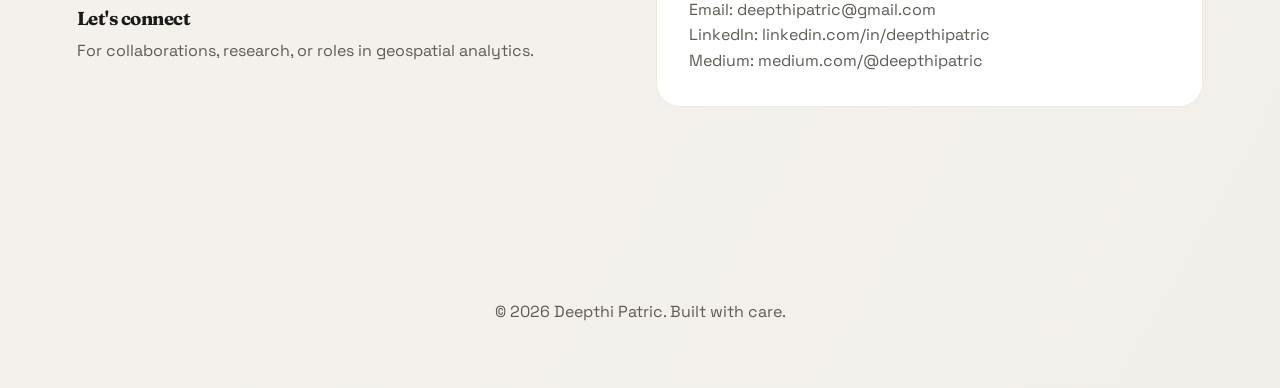
==== commit d977096b: "Add modal image viewer for flood project" ====
--- a/index.html
+++ b/index.html
@@ -216,6 +216,9 @@
               Flood inundation modeling and visualization to support risk
               assessment and planning decisions.
             </p>
+            <button class="thumb-trigger" data-modal="flood-modal" type="button">
+              View project images
+            </button>
             <div class="project-tags">
               <span>GIS</span>
               <span>Hydrology</span>
@@ -302,6 +305,17 @@
       </section>
     </main>
 
+    <div class="modal" id="flood-modal" aria-hidden="true">
+      <div class="modal-backdrop" data-close></div>
+      <div class="modal-panel" role="dialog" aria-modal="true" aria-label="Flood risk modelling images">
+        <button class="modal-close" type="button" data-close aria-label="Close">×</button>
+        <div class="modal-content">
+          <img src="assets/flood1.jpg" alt="Flood risk model 3D view" />
+          <img src="assets/flood2.webp" alt="Flood risk map visualization" />
+        </div>
+      </div>
+    </div>
+
     <footer class="site-footer">
       <p>© 2026 Deepthi Patric. Built with care.</p>
     </footer>
--- a/styles.css
+++ b/styles.css
@@ -306,6 +306,17 @@
   color: var(--ink);
 }
 
+.thumb-trigger {
+  margin-top: 1rem;
+  padding: 0.6rem 1.2rem;
+  border-radius: 999px;
+  border: 1px solid var(--ring);
+  background: white;
+  color: var(--ink);
+  font-weight: 600;
+  cursor: pointer;
+}
+
 .split {
   display: grid;
   grid-template-columns: minmax(0, 1fr) minmax(0, 1fr);
@@ -400,6 +411,62 @@
   grid-template-columns: minmax(0, 1fr) minmax(0, 1fr);
   gap: 2rem;
   align-items: center;
+}
+
+.modal {
+  position: fixed;
+  inset: 0;
+  display: none;
+  align-items: center;
+  justify-content: center;
+  z-index: 20;
+}
+
+.modal.open {
+  display: flex;
+}
+
+.modal-backdrop {
+  position: absolute;
+  inset: 0;
+  background: rgba(20, 18, 16, 0.6);
+}
+
+.modal-panel {
+  position: relative;
+  background: var(--card);
+  border-radius: 24px;
+  padding: 1.5rem;
+  max-width: min(900px, 92vw);
+  max-height: 88vh;
+  overflow: auto;
+  z-index: 1;
+  box-shadow: var(--shadow);
+}
+
+.modal-close {
+  position: absolute;
+  top: 0.75rem;
+  right: 0.75rem;
+  border: none;
+  background: var(--soft);
+  width: 36px;
+  height: 36px;
+  border-radius: 50%;
+  font-size: 1.2rem;
+  cursor: pointer;
+}
+
+.modal-content {
+  display: grid;
+  gap: 1rem;
+}
+
+.modal-content img {
+  width: 100%;
+  height: auto;
+  border-radius: 16px;
+  border: 1px solid var(--soft);
 }
 
 .contact-card {
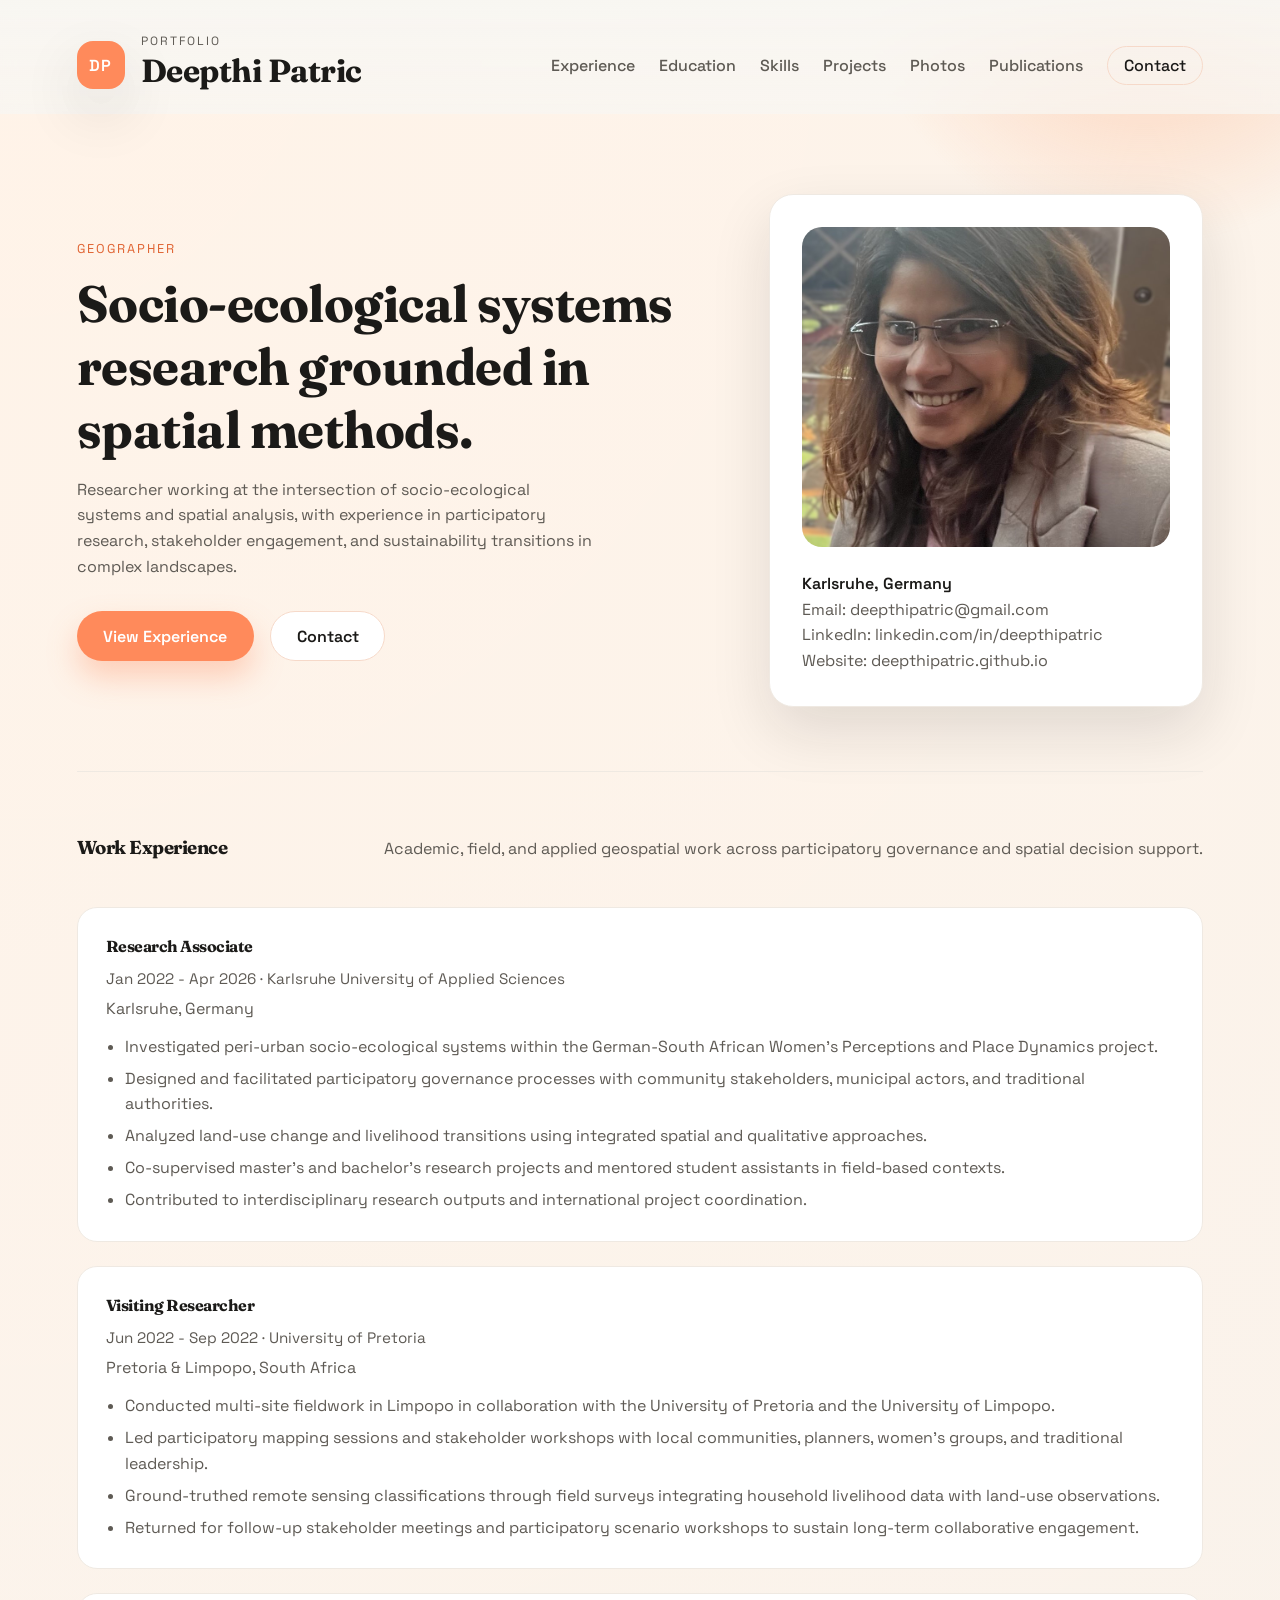
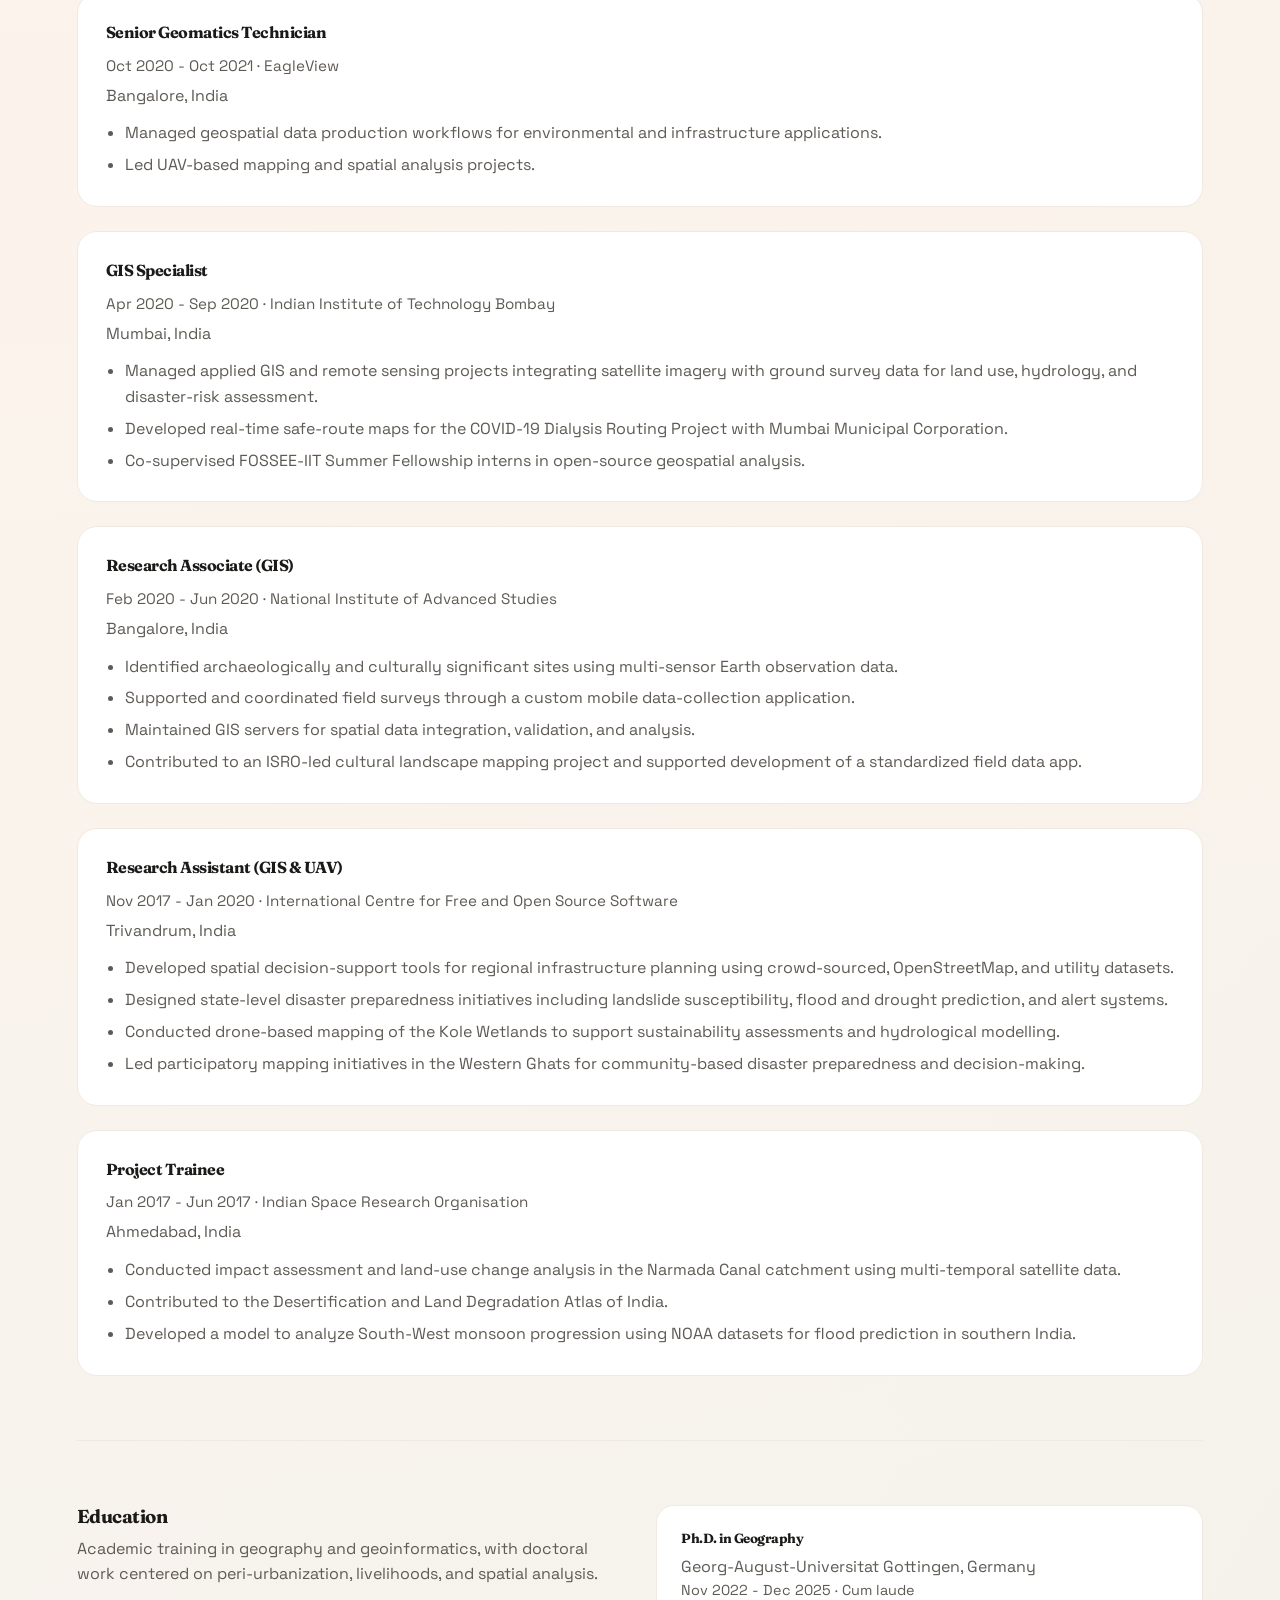
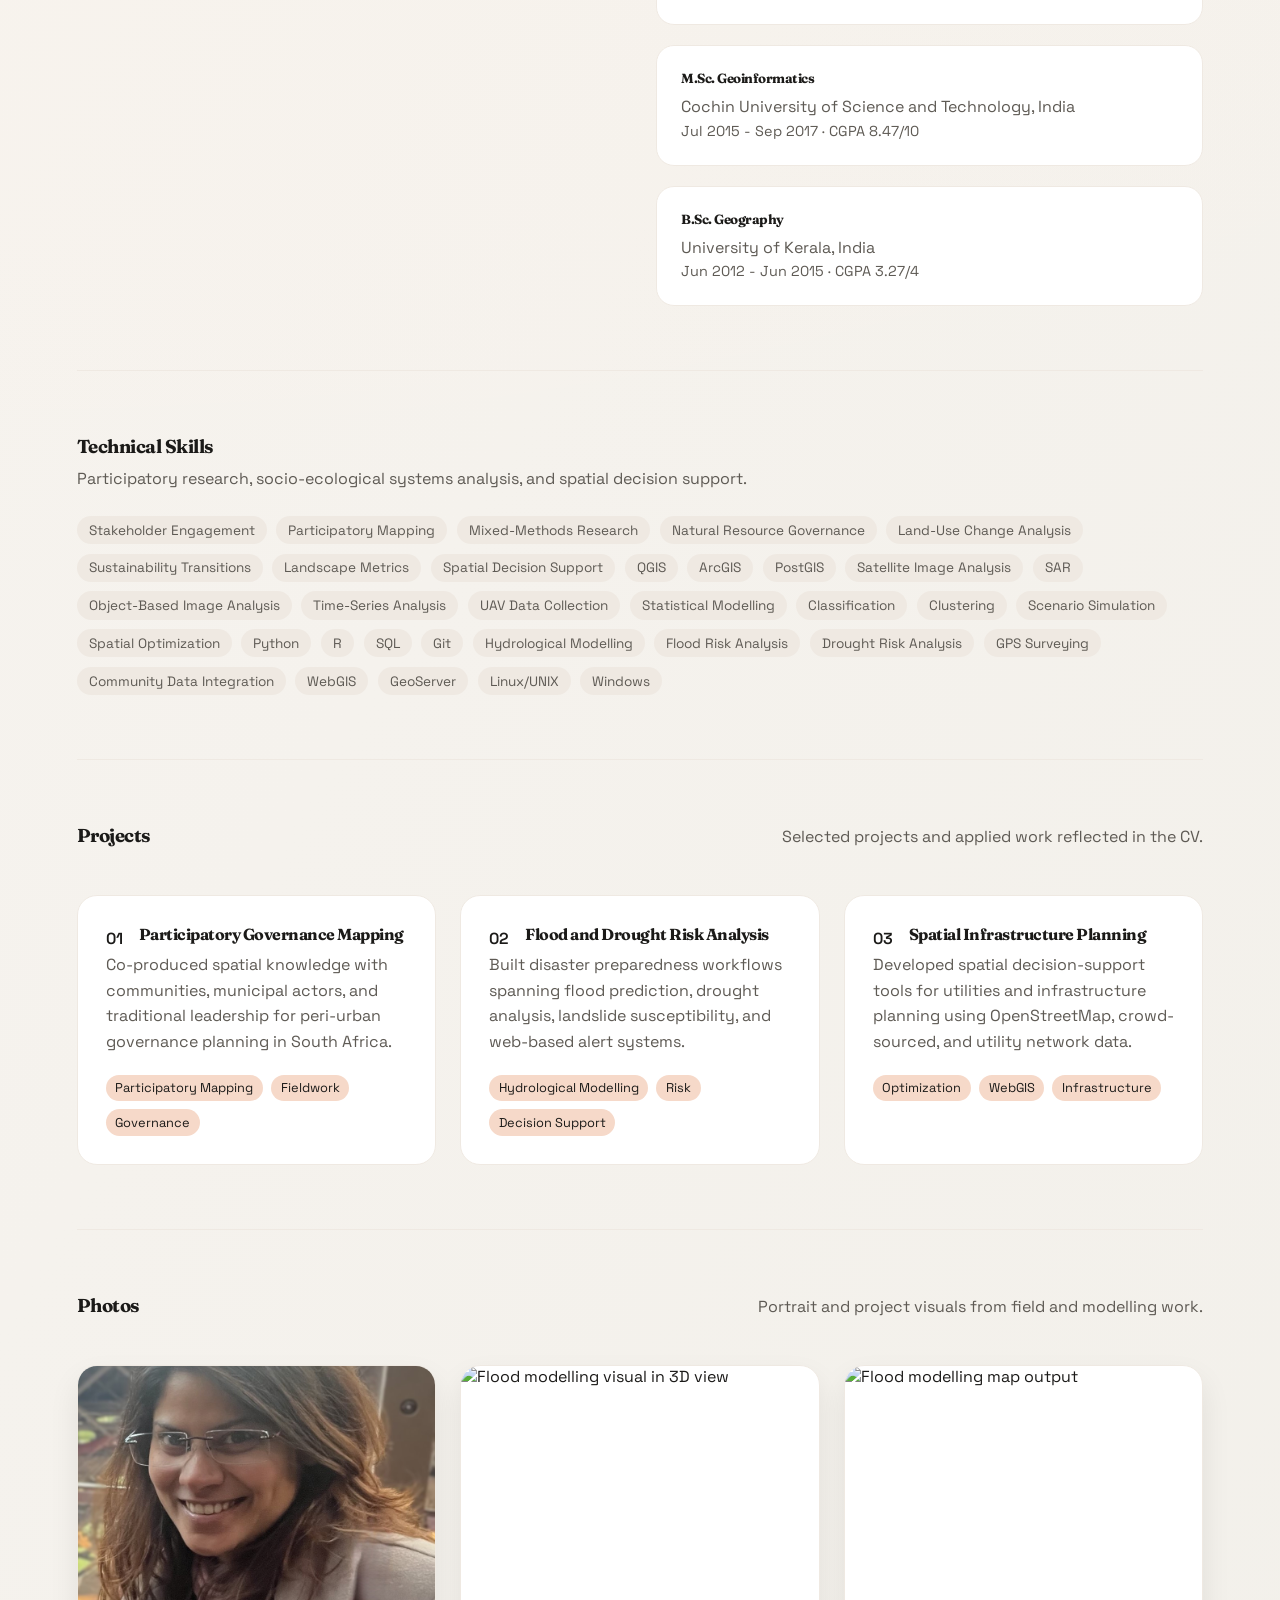
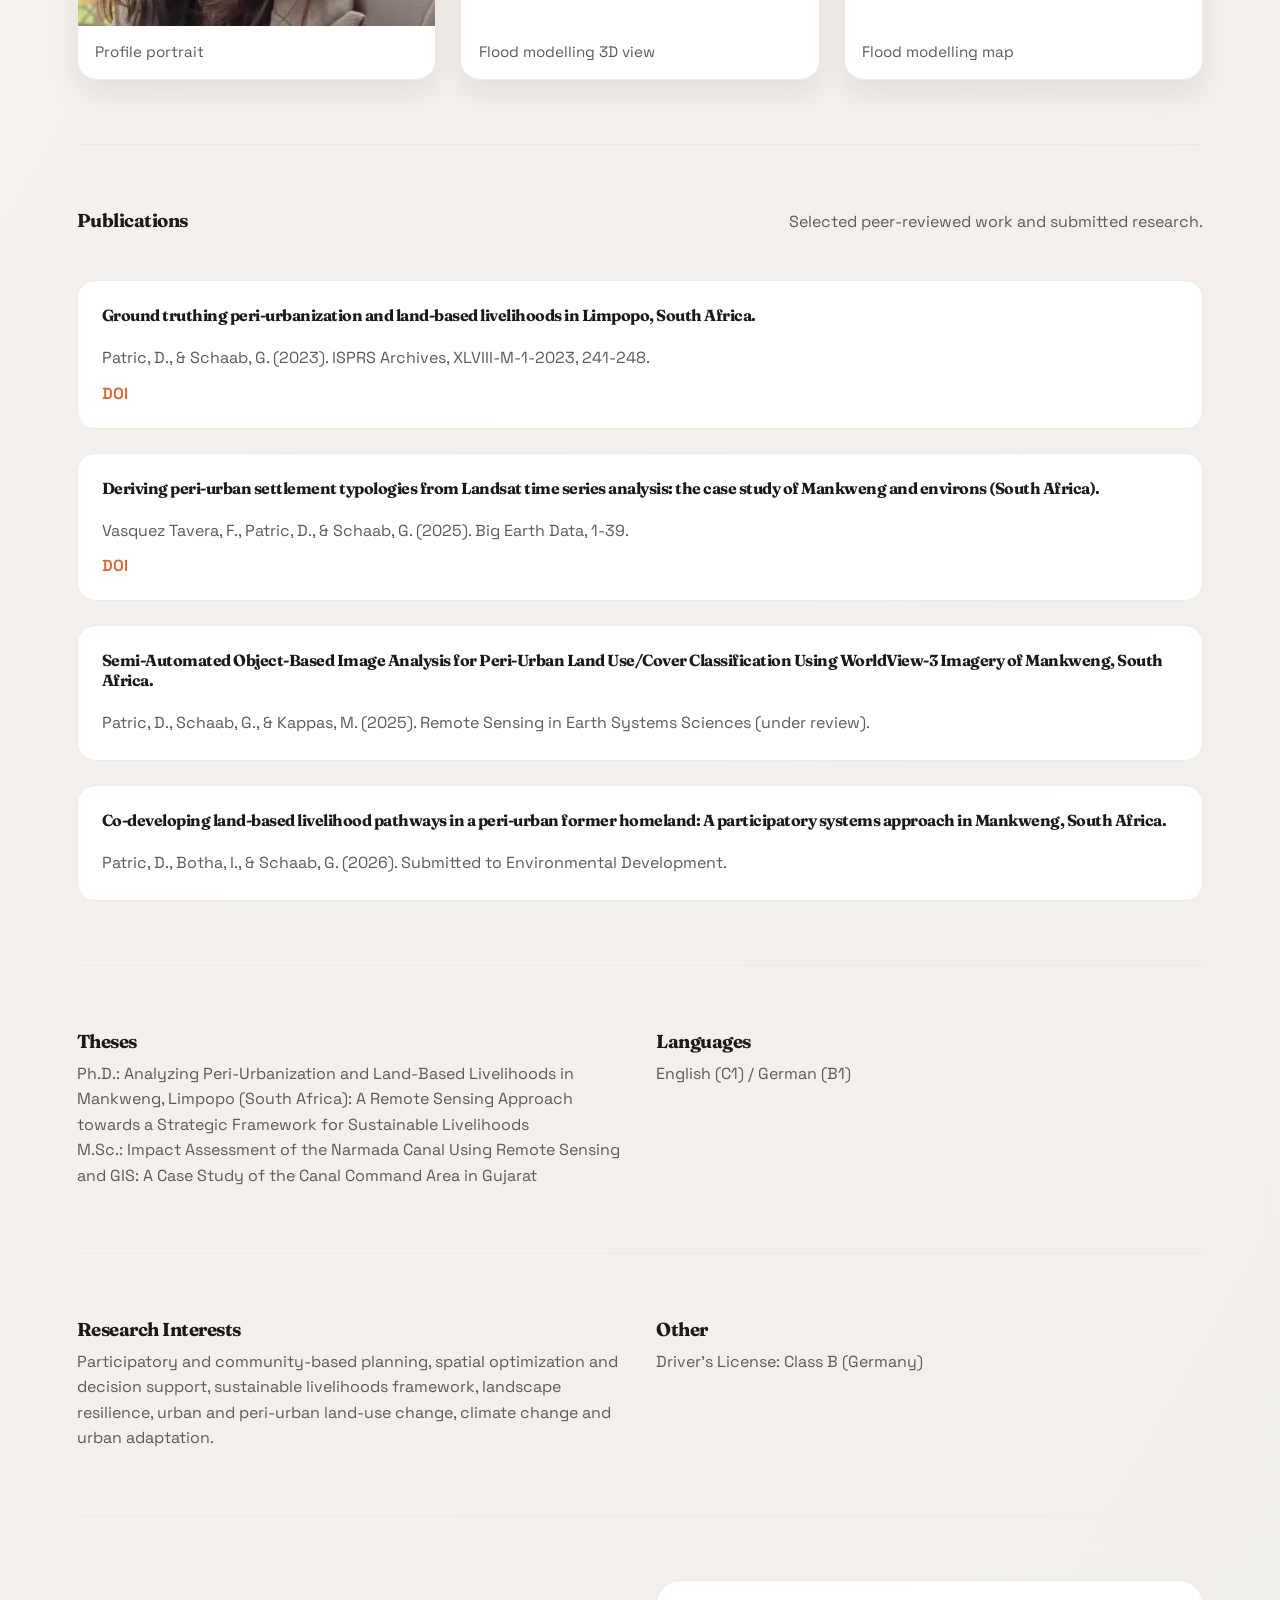
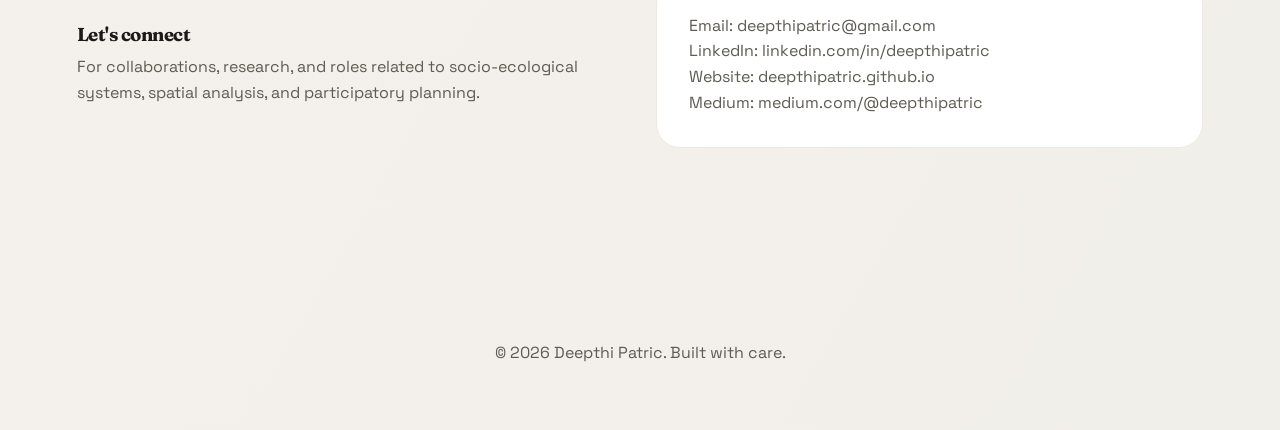
==== commit 9e599dfc: "Add photos" ====
--- a/index.html
+++ b/index.html
@@ -13,7 +13,7 @@
         <span class="mark">DP</span>
         <div>
           <p class="eyebrow">Portfolio</p>
-          <h1>Deepthi J Patric</h1>
+          <h1>Deepthi Patric</h1>
         </div>
       </div>
       <nav class="nav">
@@ -21,6 +21,7 @@
         <a href="#education">Education</a>
         <a href="#skills">Skills</a>
         <a href="#projects">Projects</a>
+        <a href="#photos">Photos</a>
         <a href="#publications">Publications</a>
         <a class="cta" href="#contact">Contact</a>
       </nav>
@@ -29,12 +30,13 @@
     <main>
       <section class="hero">
         <div class="hero-text">
-          <p class="kicker">Geospatial Analyst</p>
-          <h2>Remote sensing, spatial analysis, and land-system insights.</h2>
+          <p class="kicker">Geographer</p>
+          <h2>Socio-ecological systems research grounded in spatial methods.</h2>
           <p class="lede">
-            I work across satellite imagery, GIS, and spatial modeling to
-            understand land-use dynamics, ecosystem processes, and
-            infrastructure resilience.
+            Researcher working at the intersection of socio-ecological systems
+            and spatial analysis, with experience in participatory research,
+            stakeholder engagement, and sustainability transitions in complex
+            landscapes.
           </p>
           <div class="hero-actions">
             <a class="btn primary" href="#experience">View Experience</a>
@@ -44,7 +46,7 @@
         <div class="hero-card profile-card">
           <img
             src="assets/IMG_0739_ed.jpg"
-            alt="Deepthi J Patric"
+            alt="Deepthi Patric"
             class="profile-photo"
           />
           <div>
@@ -59,6 +61,12 @@
                 linkedin.com/in/deepthipatric
               </a>
             </p>
+            <p>
+              Website:
+              <a href="https://deepthipatric.github.io/">
+                deepthipatric.github.io
+              </a>
+            </p>
           </div>
         </div>
       </section>
@@ -66,77 +74,98 @@
       <section id="experience" class="section">
         <div class="section-title">
           <h3>Work Experience</h3>
-          <p>Research, analysis, and geospatial applications across academia and industry.</p>
+          <p>
+            Academic, field, and applied geospatial work across participatory
+            governance and spatial decision support.
+          </p>
         </div>
         <div class="timeline">
           <article class="role">
             <div class="role-title">
-              <h4>Scientific Employee</h4>
-              <span>Jan 2022 – Oct 2025 · Karlsruhe University of Applied Sciences</span>
+              <h4>Research Associate</h4>
+              <span>Jan 2022 - Apr 2026 · Karlsruhe University of Applied Sciences</span>
             </div>
             <p>Karlsruhe, Germany</p>
             <ul>
-              <li>Processed very high-resolution multispectral satellite imagery and Sentinel-2 time series to quantify peri-urban land-use dynamics in Mankweng, South Africa.</li>
-              <li>Developed machine-learning workflows for feature extraction and land-surface classification to represent heterogeneous landscapes.</li>
-              <li>Integrated remote sensing outputs with landscape metrics, clustering, and scenario simulations to analyze land-based livelihood typologies.</li>
-              <li>Co-supervised Master’s theses and supported coursework in satellite image analysis.</li>
+              <li>Investigated peri-urban socio-ecological systems within the German-South African Women's Perceptions and Place Dynamics project.</li>
+              <li>Designed and facilitated participatory governance processes with community stakeholders, municipal actors, and traditional authorities.</li>
+              <li>Analyzed land-use change and livelihood transitions using integrated spatial and qualitative approaches.</li>
+              <li>Co-supervised master's and bachelor's research projects and mentored student assistants in field-based contexts.</li>
+              <li>Contributed to interdisciplinary research outputs and international project coordination.</li>
+            </ul>
+          </article>
+          <article class="role">
+            <div class="role-title">
+              <h4>Visiting Researcher</h4>
+              <span>Jun 2022 - Sep 2022 · University of Pretoria</span>
+            </div>
+            <p>Pretoria & Limpopo, South Africa</p>
+            <ul>
+              <li>Conducted multi-site fieldwork in Limpopo in collaboration with the University of Pretoria and the University of Limpopo.</li>
+              <li>Led participatory mapping sessions and stakeholder workshops with local communities, planners, women's groups, and traditional leadership.</li>
+              <li>Ground-truthed remote sensing classifications through field surveys integrating household livelihood data with land-use observations.</li>
+              <li>Returned for follow-up stakeholder meetings and participatory scenario workshops to sustain long-term collaborative engagement.</li>
             </ul>
           </article>
           <article class="role">
             <div class="role-title">
               <h4>Senior Geomatics Technician</h4>
-              <span>Oct 2020 – Oct 2021 · EagleView</span>
+              <span>Oct 2020 - Oct 2021 · EagleView</span>
             </div>
             <p>Bangalore, India</p>
             <ul>
-              <li>Supported disaster-risk research through UAV flight planning and quality control of aerial imagery and DEMs.</li>
+              <li>Managed geospatial data production workflows for environmental and infrastructure applications.</li>
+              <li>Led UAV-based mapping and spatial analysis projects.</li>
             </ul>
           </article>
           <article class="role">
             <div class="role-title">
               <h4>GIS Specialist</h4>
-              <span>Apr 2020 – Sep 2020 · IIT Bombay (CTARA)</span>
+              <span>Apr 2020 - Sep 2020 · Indian Institute of Technology Bombay</span>
             </div>
             <p>Mumbai, India</p>
             <ul>
-              <li>Managed GIS and remote sensing projects focused on land use, hydrology, and disaster-risk assessment.</li>
-              <li>Led the COVID-19 Dialysis Routing Project with Mumbai Municipal Corporation to create safe-route maps.</li>
-              <li>Co-supervised FOSSEE–IIT Summer Fellowship interns in open-source geospatial analysis.</li>
+              <li>Managed applied GIS and remote sensing projects integrating satellite imagery with ground survey data for land use, hydrology, and disaster-risk assessment.</li>
+              <li>Developed real-time safe-route maps for the COVID-19 Dialysis Routing Project with Mumbai Municipal Corporation.</li>
+              <li>Co-supervised FOSSEE-IIT Summer Fellowship interns in open-source geospatial analysis.</li>
             </ul>
           </article>
           <article class="role">
             <div class="role-title">
               <h4>Research Associate (GIS)</h4>
-              <span>Feb 2020 – Jun 2020 · National Institute of Advanced Studies</span>
+              <span>Feb 2020 - Jun 2020 · National Institute of Advanced Studies</span>
             </div>
             <p>Bangalore, India</p>
             <ul>
-              <li>Identified archaeological and cultural sites using multi-sensor Earth observation data.</li>
-              <li>Built georeferenced 3D surface models using SAR, LiDAR, and DEM data.</li>
-              <li>Maintained GIS servers and supported field surveys with a mobile data-collection app.</li>
+              <li>Identified archaeologically and culturally significant sites using multi-sensor Earth observation data.</li>
+              <li>Supported and coordinated field surveys through a custom mobile data-collection application.</li>
+              <li>Maintained GIS servers for spatial data integration, validation, and analysis.</li>
+              <li>Contributed to an ISRO-led cultural landscape mapping project and supported development of a standardized field data app.</li>
             </ul>
           </article>
           <article class="role">
             <div class="role-title">
               <h4>Research Assistant (GIS & UAV)</h4>
-              <span>Nov 2017 – Jan 2020 · International Centre for Free and Open Source Software</span>
+              <span>Nov 2017 - Jan 2020 · International Centre for Free and Open Source Software</span>
             </div>
             <p>Trivandrum, India</p>
             <ul>
-              <li>Built capacity for UAV photogrammetry, 3D surface modeling, and low-cost mobile surveying.</li>
-              <li>Led GIS-based network modeling for the Kerala Fibre Optic Network (K-FON).</li>
-              <li>Designed disaster preparedness initiatives, including landslide susceptibility and flood prediction models.</li>
+              <li>Developed spatial decision-support tools for regional infrastructure planning using crowd-sourced, OpenStreetMap, and utility datasets.</li>
+              <li>Designed state-level disaster preparedness initiatives including landslide susceptibility, flood and drought prediction, and alert systems.</li>
+              <li>Conducted drone-based mapping of the Kole Wetlands to support sustainability assessments and hydrological modelling.</li>
+              <li>Led participatory mapping initiatives in the Western Ghats for community-based disaster preparedness and decision-making.</li>
             </ul>
           </article>
           <article class="role">
             <div class="role-title">
               <h4>Project Trainee</h4>
-              <span>Jan 2017 – Jun 2017 · Indian Space Research Organisation</span>
+              <span>Jan 2017 - Jun 2017 · Indian Space Research Organisation</span>
             </div>
             <p>Ahmedabad, India</p>
             <ul>
-              <li>Conducted land-use change analysis in the Narmada Canal catchment and contributed to national atlas work.</li>
-              <li>Developed a model to analyze South-West monsoon progression using NOAA datasets.</li>
+              <li>Conducted impact assessment and land-use change analysis in the Narmada Canal catchment using multi-temporal satellite data.</li>
+              <li>Contributed to the Desertification and Land Degradation Atlas of India.</li>
+              <li>Developed a model to analyze South-West monsoon progression using NOAA datasets for flood prediction in southern India.</li>
             </ul>
           </article>
         </div>
@@ -146,25 +175,26 @@
         <div>
           <h3>Education</h3>
           <p>
-            Academic background in geography and geoinformatics with a focus on
-            geospatial analytics.
+            Academic training in geography and geoinformatics, with doctoral
+            work centered on peri-urbanization, livelihoods, and spatial
+            analysis.
           </p>
         </div>
         <div class="edu-list">
           <div class="edu">
-            <h5>Ph.D in Geography</h5>
-            <p>Georg August University of Göttingen, Germany</p>
-            <span>Nov 2022 – Dec 2025</span>
+            <h5>Ph.D. in Geography</h5>
+            <p>Georg-August-Universitat Gottingen, Germany</p>
+            <span>Nov 2022 - Dec 2025 · Cum laude</span>
           </div>
           <div class="edu">
             <h5>M.Sc. Geoinformatics</h5>
             <p>Cochin University of Science and Technology, India</p>
-            <span>Jul 2015 – Sep 2017 · CGPA 8.47/10</span>
+            <span>Jul 2015 - Sep 2017 · CGPA 8.47/10</span>
           </div>
           <div class="edu">
             <h5>B.Sc. Geography</h5>
-            <p>University of Kerala</p>
-            <span>Jun 2012 – Jun 2015 · CGPA 3.27/4</span>
+            <p>University of Kerala, India</p>
+            <span>Jun 2012 - Jun 2015 · CGPA 3.27/4</span>
           </div>
         </div>
       </section>
@@ -172,30 +202,44 @@
       <section id="skills" class="section">
         <div>
           <h3>Technical Skills</h3>
-          <p>Remote sensing, spatial modeling, and data-driven decision support.</p>
+          <p>
+            Participatory research, socio-ecological systems analysis, and
+            spatial decision support.
+          </p>
         </div>
         <div class="skill-tags">
-          <span>Remote Sensing</span>
-          <span>Image Processing</span>
-          <span>Data Analysis</span>
-          <span>Machine Learning</span>
-          <span>Spatial Modelling</span>
-          <span>Photogrammetry</span>
-          <span>Statistical Analysis</span>
+          <span>Stakeholder Engagement</span>
+          <span>Participatory Mapping</span>
+          <span>Mixed-Methods Research</span>
+          <span>Natural Resource Governance</span>
+          <span>Land-Use Change Analysis</span>
+          <span>Sustainability Transitions</span>
+          <span>Landscape Metrics</span>
+          <span>Spatial Decision Support</span>
+          <span>QGIS</span>
+          <span>ArcGIS</span>
+          <span>PostGIS</span>
+          <span>Satellite Image Analysis</span>
+          <span>SAR</span>
+          <span>Object-Based Image Analysis</span>
+          <span>Time-Series Analysis</span>
+          <span>UAV Data Collection</span>
+          <span>Statistical Modelling</span>
+          <span>Classification</span>
+          <span>Clustering</span>
+          <span>Scenario Simulation</span>
+          <span>Spatial Optimization</span>
           <span>Python</span>
           <span>R</span>
-          <span>Git/GitHub</span>
-          <span>MATLAB</span>
-          <span>Google Earth Engine</span>
-          <span>QGIS</span>
-          <span>ArcGIS</span>
+          <span>SQL</span>
+          <span>Git</span>
+          <span>Hydrological Modelling</span>
+          <span>Flood Risk Analysis</span>
+          <span>Drought Risk Analysis</span>
+          <span>GPS Surveying</span>
+          <span>Community Data Integration</span>
           <span>WebGIS</span>
           <span>GeoServer</span>
-          <span>PostgreSQL/PostGIS</span>
-          <span>UAV Mapping</span>
-          <span>GPS & Navigation Systems</span>
-          <span>Field Surveying</span>
-          <span>Mobile Data Collection</span>
           <span>Linux/UNIX</span>
           <span>Windows</span>
         </div>
@@ -204,87 +248,124 @@
       <section id="projects" class="section">
         <div class="section-title">
           <h3>Projects</h3>
-          <p>Selected projects and applied work in geospatial analytics.</p>
+          <p>Selected projects and applied work reflected in the CV.</p>
         </div>
         <div class="grid">
           <article class="project">
             <div class="project-meta">
               <span>01</span>
-              <h4>Flood Risk Modelling</h4>
-            </div>
-            <p>
-              Flood inundation modeling and visualization to support risk
-              assessment and planning decisions.
-            </p>
-            <button class="thumb-trigger" data-modal="flood-modal" type="button">
-              View project images
-            </button>
+              <h4>Participatory Governance Mapping</h4>
+            </div>
+            <p>
+              Co-produced spatial knowledge with communities, municipal actors,
+              and traditional leadership for peri-urban governance planning in
+              South Africa.
+            </p>
             <div class="project-tags">
-              <span>GIS</span>
-              <span>Hydrology</span>
-              <span>Risk</span>
+              <span>Participatory Mapping</span>
+              <span>Fieldwork</span>
+              <span>Governance</span>
             </div>
           </article>
           <article class="project">
             <div class="project-meta">
               <span>02</span>
-              <h4>Disaster Risk Mapping</h4>
-            </div>
-            <p>
-              Geospatial modeling for landslide susceptibility and flood
-              preparedness in high-risk regions.
+              <h4>Flood and Drought Risk Analysis</h4>
+            </div>
+            <p>
+              Built disaster preparedness workflows spanning flood prediction,
+              drought analysis, landslide susceptibility, and web-based alert
+              systems.
             </p>
             <div class="project-tags">
-              <span>GIS</span>
-              <span>Modeling</span>
+              <span>Hydrological Modelling</span>
               <span>Risk</span>
+              <span>Decision Support</span>
             </div>
           </article>
           <article class="project">
             <div class="project-meta">
               <span>03</span>
-              <h4>UAV & Photogrammetry</h4>
-            </div>
-            <p>
-              Drone-based mapping and 3D surface modeling for environmental and
-              infrastructure studies.
+              <h4>Spatial Infrastructure Planning</h4>
+            </div>
+            <p>
+              Developed spatial decision-support tools for utilities and
+              infrastructure planning using OpenStreetMap, crowd-sourced, and
+              utility network data.
             </p>
             <div class="project-tags">
-              <span>UAV</span>
-              <span>Photogrammetry</span>
-              <span>3D</span>
-            </div>
-          </article>
+              <span>Optimization</span>
+              <span>WebGIS</span>
+              <span>Infrastructure</span>
+            </div>
+          </article>
+        </div>
+      </section>
+
+      <section id="photos" class="section">
+        <div class="section-title">
+          <h3>Photos</h3>
+          <p>Portrait and project visuals from field and modelling work.</p>
+        </div>
+        <div class="photo-grid">
+          <figure class="photo-card">
+            <img src="assets/IMG_0739_ed.jpg" alt="Portrait of Deepthi Patric" />
+            <figcaption>Profile portrait</figcaption>
+          </figure>
+          <figure class="photo-card">
+            <img src="flood1.JPG" alt="Flood modelling visual in 3D view" />
+            <figcaption>Flood modelling 3D view</figcaption>
+          </figure>
+          <figure class="photo-card">
+            <img src="flood2.JPG" alt="Flood modelling map output" />
+            <figcaption>Flood modelling map</figcaption>
+          </figure>
         </div>
       </section>
 
       <section id="publications" class="section">
         <div class="section-title">
           <h3>Publications</h3>
-          <p>Selected peer-reviewed work and ongoing research.</p>
+          <p>Selected peer-reviewed work and submitted research.</p>
         </div>
         <div class="pubs">
           <article>
             <h4>Ground truthing peri-urbanization and land-based livelihoods in Limpopo, South Africa.</h4>
-            <p>Patric, D., & Schaab, G. (2023). ISPRS Archives, XLVIII-M-1-2023, 241–248.</p>
+            <p>Patric, D., & Schaab, G. (2023). ISPRS Archives, XLVIII-M-1-2023, 241-248.</p>
             <a href="https://doi.org/10.5194/isprs-archives-XLVIII-M-1-2023-241-2023">DOI</a>
           </article>
           <article>
             <h4>Deriving peri-urban settlement typologies from Landsat time series analysis: the case study of Mankweng and environs (South Africa).</h4>
-            <p>Vásquez Tavera, F., Patric, D., & Schaab, G. (2025). Big Earth Data, 1–39.</p>
+            <p>Vasquez Tavera, F., Patric, D., & Schaab, G. (2025). Big Earth Data, 1-39.</p>
             <a href="https://doi.org/10.1080/20964471.2025.2565067">DOI</a>
           </article>
           <article>
             <h4>Semi-Automated Object-Based Image Analysis for Peri-Urban Land Use/Cover Classification Using WorldView-3 Imagery of Mankweng, South Africa.</h4>
             <p>Patric, D., Schaab, G., & Kappas, M. (2025). Remote Sensing in Earth Systems Sciences (under review).</p>
           </article>
+          <article>
+            <h4>Co-developing land-based livelihood pathways in a peri-urban former homeland: A participatory systems approach in Mankweng, South Africa.</h4>
+            <p>Patric, D., Botha, I., & Schaab, G. (2026). Submitted to Environmental Development.</p>
+          </article>
         </div>
       </section>
 
       <section class="section split">
         <div>
+          <h3>Theses</h3>
+          <p>Ph.D.: Analyzing Peri-Urbanization and Land-Based Livelihoods in Mankweng, Limpopo (South Africa): A Remote Sensing Approach towards a Strategic Framework for Sustainable Livelihoods</p>
+          <p>M.Sc.: Impact Assessment of the Narmada Canal Using Remote Sensing and GIS: A Case Study of the Canal Command Area in Gujarat</p>
+        </div>
+        <div>
           <h3>Languages</h3>
-          <p>English (C1) · German (B1)</p>
+          <p>English (C1) / German (B1)</p>
+        </div>
+      </section>
+
+      <section class="section split">
+        <div>
+          <h3>Research Interests</h3>
+          <p>Participatory and community-based planning, spatial optimization and decision support, sustainable livelihoods framework, landscape resilience, urban and peri-urban land-use change, climate change and urban adaptation.</p>
         </div>
         <div>
           <h3>Other</h3>
@@ -295,29 +376,19 @@
       <section id="contact" class="section contact">
         <div>
           <h3>Let's connect</h3>
-          <p>For collaborations, research, or roles in geospatial analytics.</p>
+          <p>For collaborations, research, and roles related to socio-ecological systems, spatial analysis, and participatory planning.</p>
         </div>
         <div class="contact-card">
           <p>Email: <a href="mailto:deepthipatric@gmail.com">deepthipatric@gmail.com</a></p>
           <p>LinkedIn: <a href="https://www.linkedin.com/in/deepthipatric">linkedin.com/in/deepthipatric</a></p>
+          <p>Website: <a href="https://deepthipatric.github.io/">deepthipatric.github.io</a></p>
           <p>Medium: <a href="https://medium.com/@deepthipatric">medium.com/@deepthipatric</a></p>
         </div>
       </section>
     </main>
 
-    <div class="modal" id="flood-modal" aria-hidden="true">
-      <div class="modal-backdrop" data-close></div>
-      <div class="modal-panel" role="dialog" aria-modal="true" aria-label="Flood risk modelling images">
-        <button class="modal-close" type="button" data-close aria-label="Close">×</button>
-        <div class="modal-content">
-          <img src="assets/flood1.jpg" alt="Flood risk model 3D view" />
-          <img src="assets/flood2.webp" alt="Flood risk map visualization" />
-        </div>
-      </div>
-    </div>
-
     <footer class="site-footer">
-      <p>© 2026 Deepthi Patric. Built with care.</p>
+      <p>&copy; 2026 Deepthi Patric. Built with care.</p>
     </footer>
 
     <script src="script.js"></script>
--- a/styles.css
+++ b/styles.css
@@ -306,17 +306,6 @@
   color: var(--ink);
 }
 
-.thumb-trigger {
-  margin-top: 1rem;
-  padding: 0.6rem 1.2rem;
-  border-radius: 999px;
-  border: 1px solid var(--ring);
-  background: white;
-  color: var(--ink);
-  font-weight: 600;
-  cursor: pointer;
-}
-
 .split {
   display: grid;
   grid-template-columns: minmax(0, 1fr) minmax(0, 1fr);
@@ -406,67 +395,39 @@
   font-weight: 600;
 }
 
+.photo-grid {
+  display: grid;
+  grid-template-columns: repeat(auto-fit, minmax(220px, 1fr));
+  gap: 1.5rem;
+}
+
+.photo-card {
+  margin: 0;
+  background: var(--card);
+  border-radius: 20px;
+  border: 1px solid var(--soft);
+  overflow: hidden;
+  box-shadow: 0 14px 30px rgba(24, 24, 24, 0.08);
+}
+
+.photo-card img {
+  display: block;
+  width: 100%;
+  height: 260px;
+  object-fit: cover;
+}
+
+.photo-card figcaption {
+  padding: 1rem 1.1rem 1.15rem;
+  color: var(--muted);
+  font-size: 0.95rem;
+}
+
 .contact {
   display: grid;
   grid-template-columns: minmax(0, 1fr) minmax(0, 1fr);
   gap: 2rem;
   align-items: center;
-}
-
-.modal {
-  position: fixed;
-  inset: 0;
-  display: none;
-  align-items: center;
-  justify-content: center;
-  z-index: 20;
-}
-
-.modal.open {
-  display: flex;
-}
-
-.modal-backdrop {
-  position: absolute;
-  inset: 0;
-  background: rgba(20, 18, 16, 0.6);
-}
-
-.modal-panel {
-  position: relative;
-  background: var(--card);
-  border-radius: 24px;
-  padding: 1.5rem;
-  max-width: min(900px, 92vw);
-  max-height: 88vh;
-  overflow: auto;
-  z-index: 1;
-  box-shadow: var(--shadow);
-}
-
-.modal-close {
-  position: absolute;
-  top: 0.75rem;
-  right: 0.75rem;
-  border: none;
-  background: var(--soft);
-  width: 36px;
-  height: 36px;
-  border-radius: 50%;
-  font-size: 1.2rem;
-  cursor: pointer;
-}
-
-.modal-content {
-  display: grid;
-  gap: 1rem;
-}
-
-.modal-content img {
-  width: 100%;
-  height: auto;
-  border-radius: 16px;
-  border: 1px solid var(--soft);
 }
 
 .contact-card {
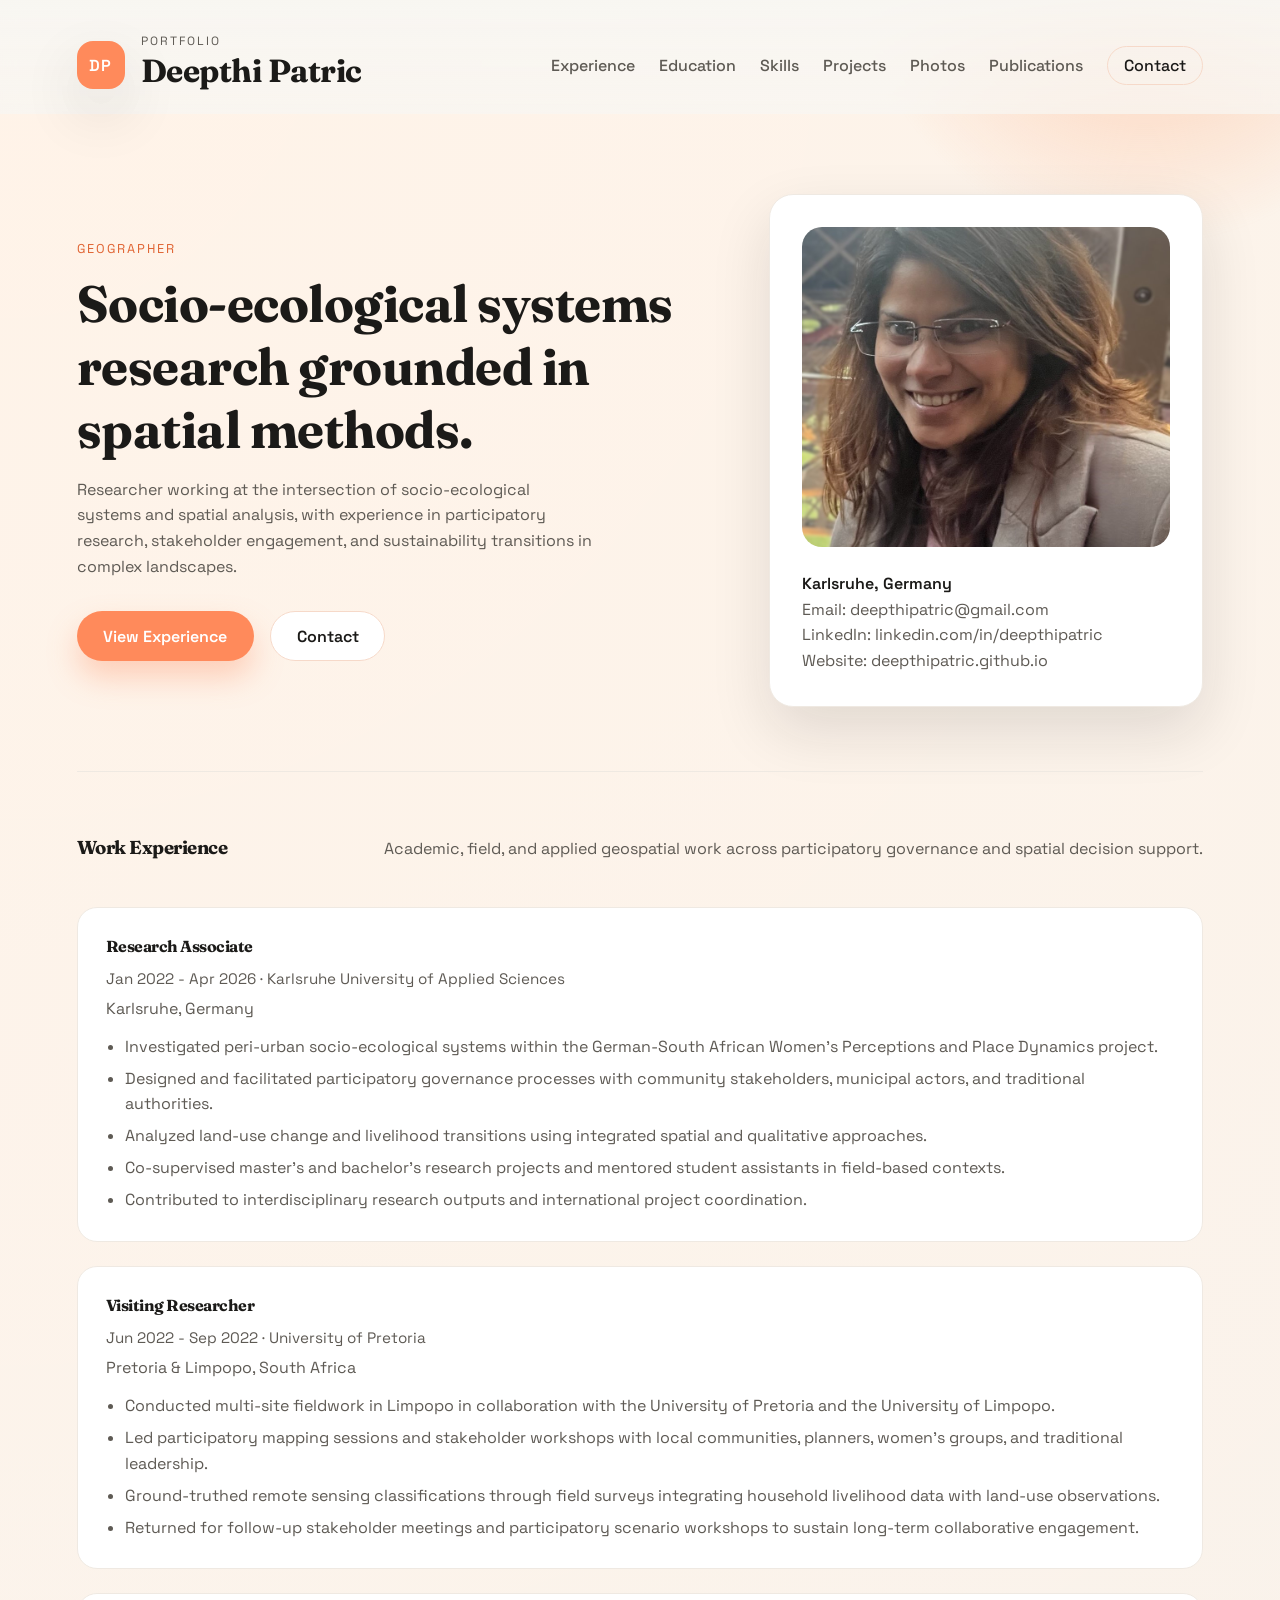
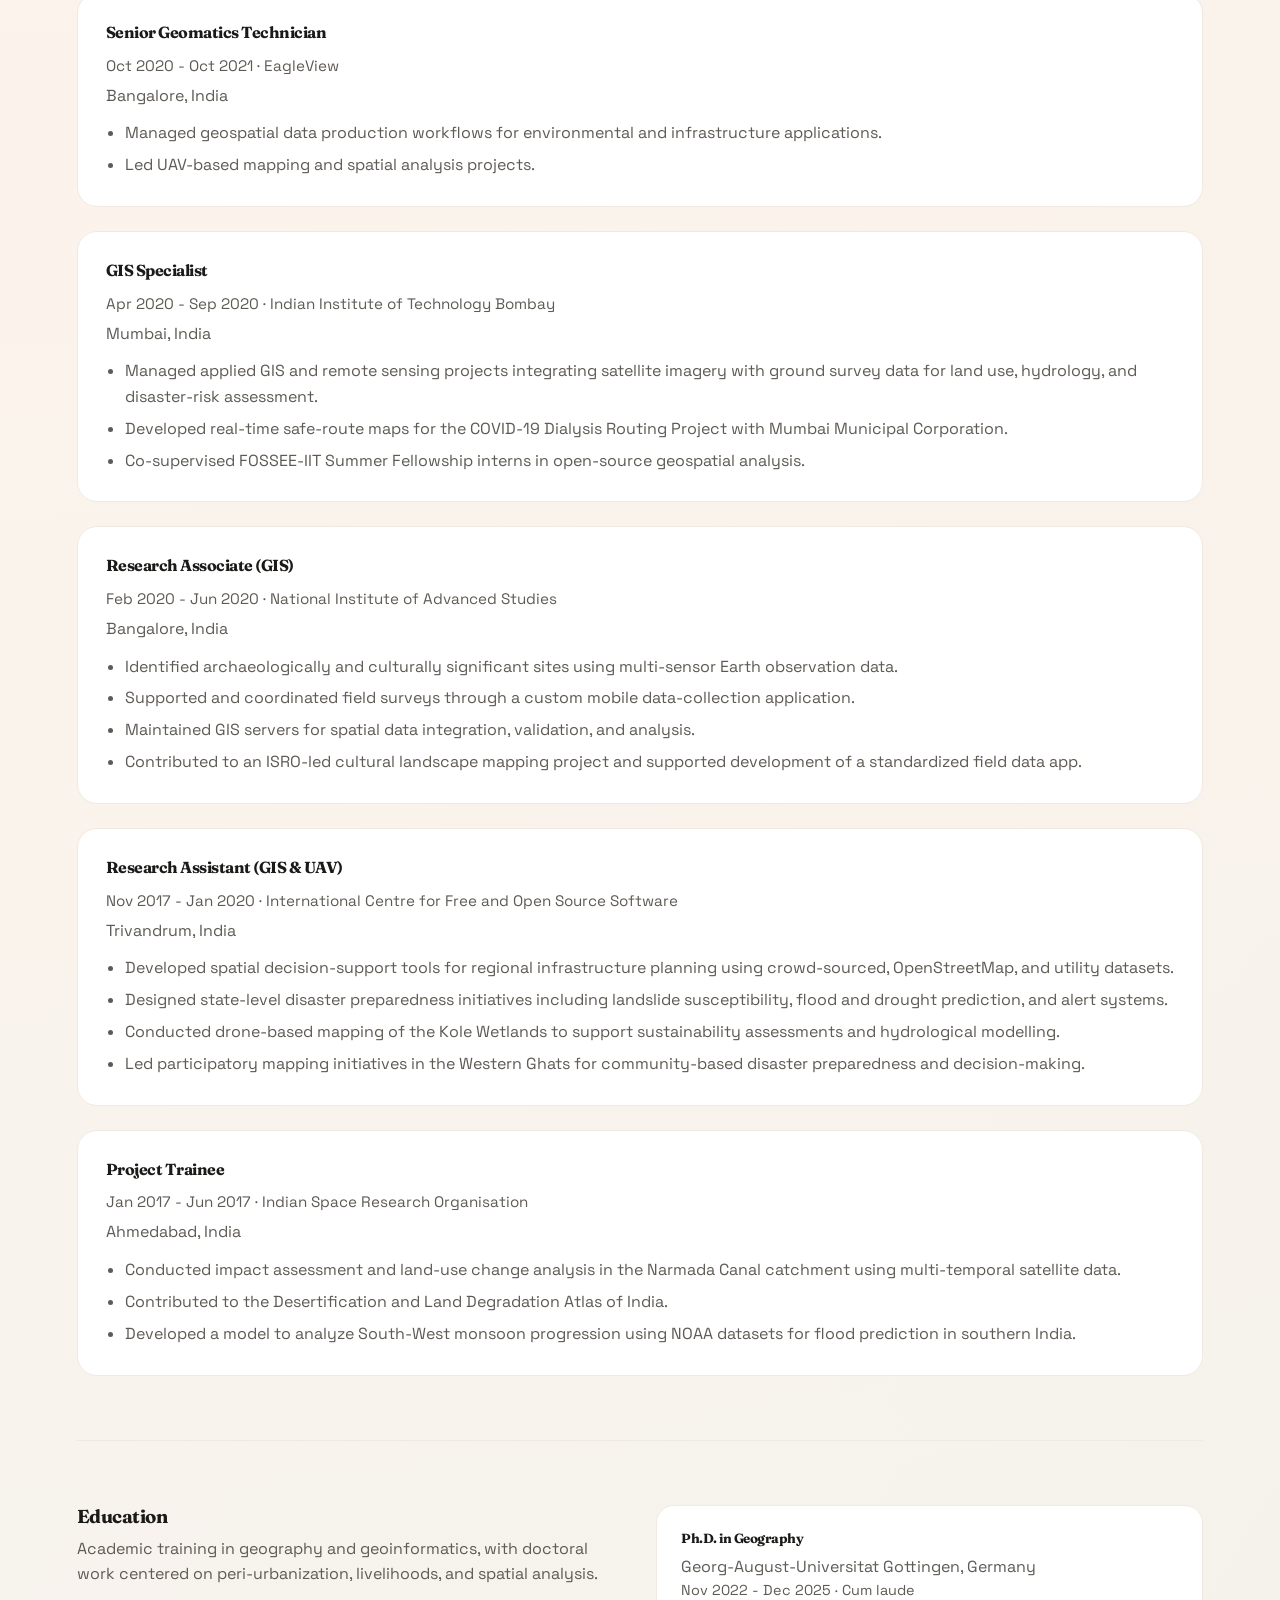
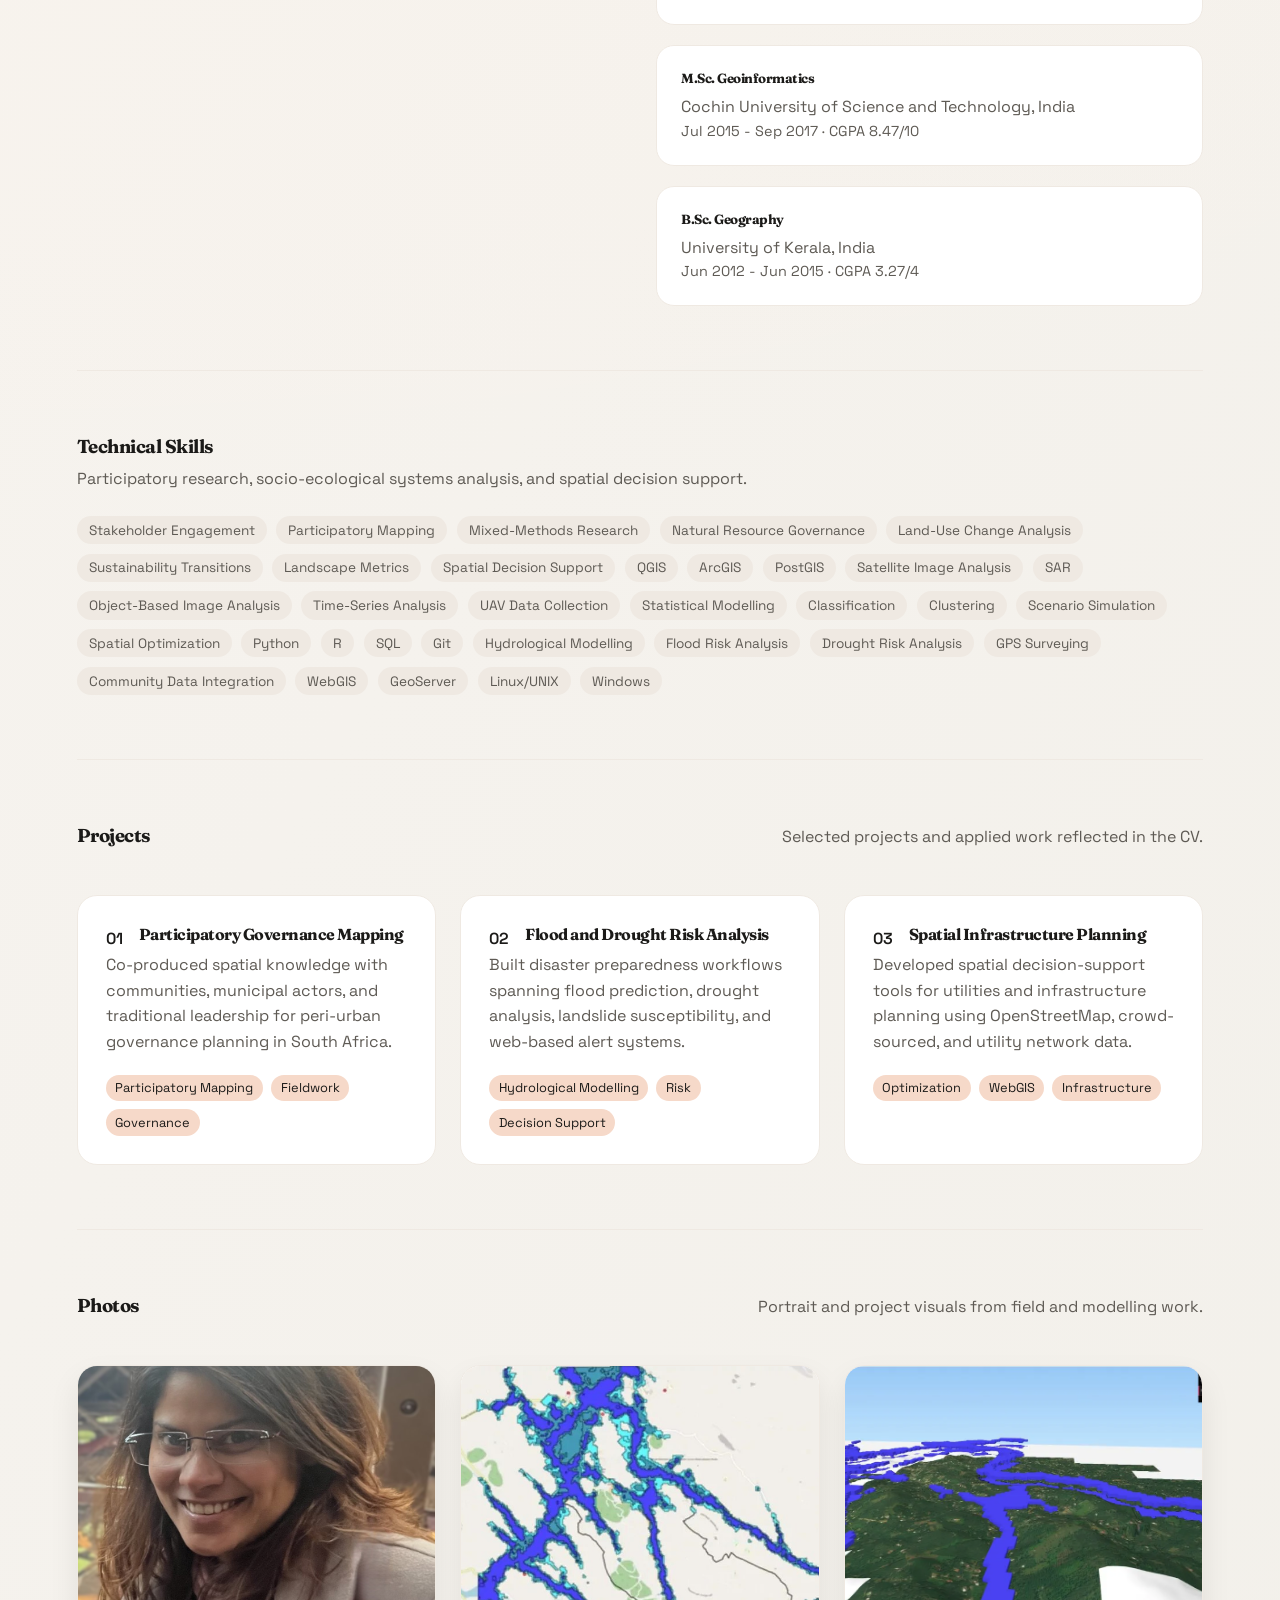
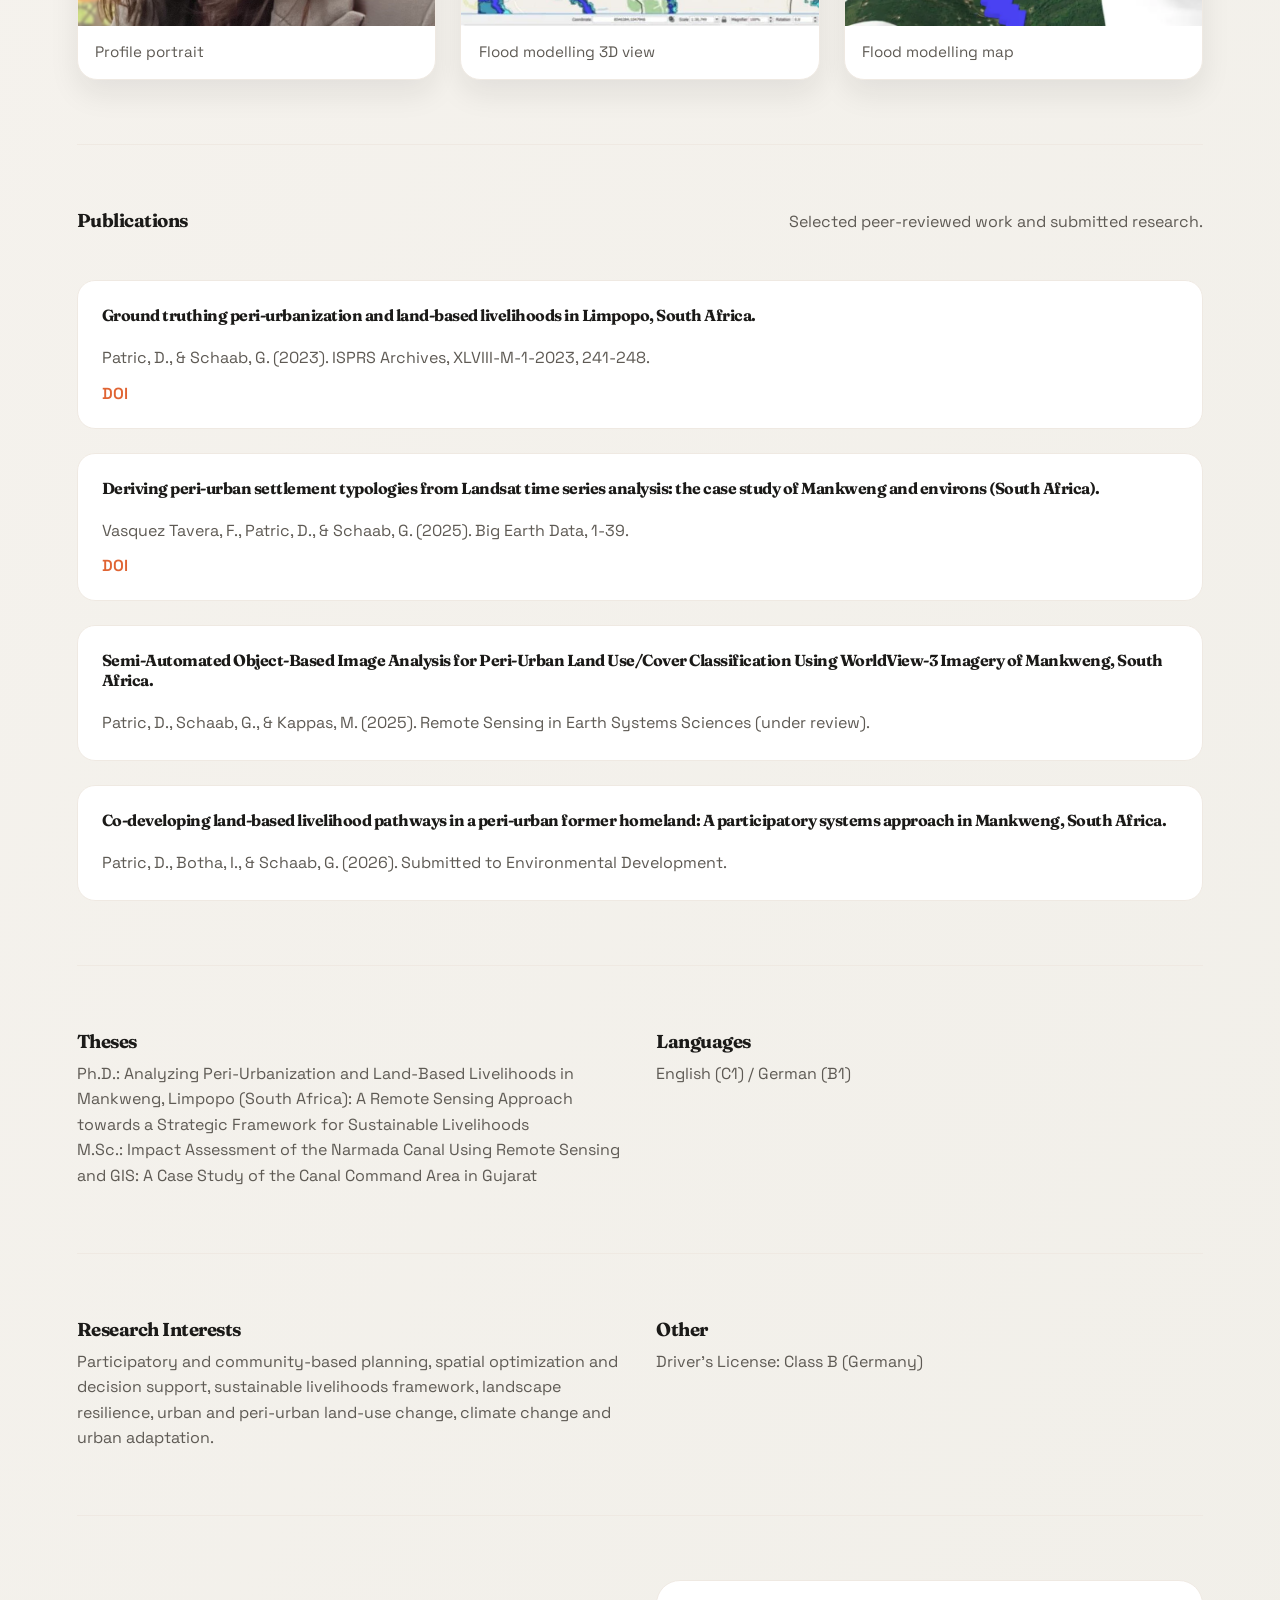
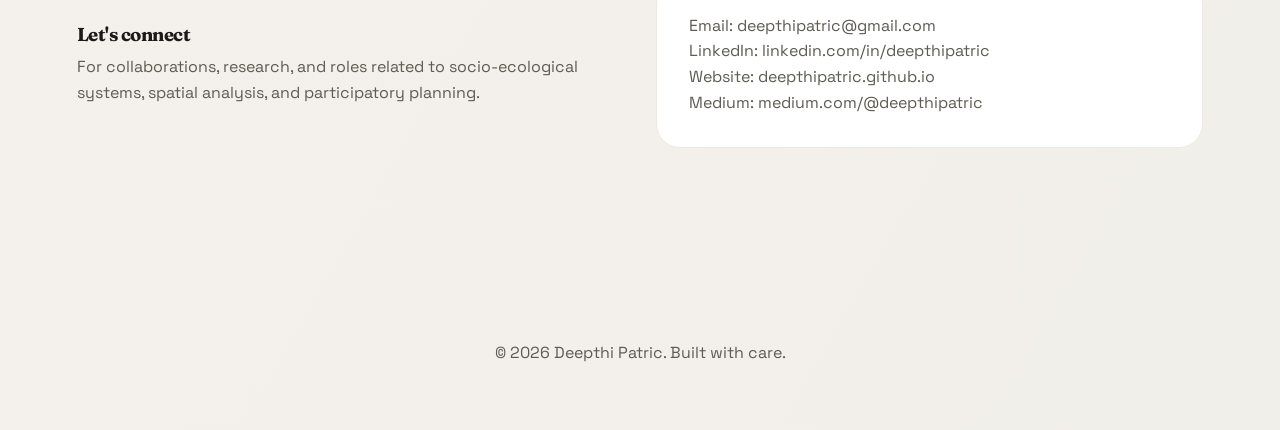
==== commit 5543b0c1: "Enhance photo section with instructions and path updates Added instructions for adding photos and up" ====
--- a/index.html
+++ b/index.html
@@ -302,26 +302,59 @@
         </div>
       </section>
 
+      <!-- ============================================================
+           PHOTOS SECTION
+           ------------------------------------------------------------
+           HOW TO ADD MORE PHOTOS:
+           1. Upload your image files into the "assets/" folder in your
+              GitHub repository (same folder as IMG_0739_ed.jpg).
+           2. Copy one of the <figure> blocks below and paste it inside
+              the <div class="photo-grid"> container.
+           3. Change the src="assets/YOUR-FILENAME.jpg" to match your
+              new file name.
+           4. Update the alt text and <figcaption> to describe the photo.
+           5. You can add as many <figure> blocks as you like — the grid
+              will wrap automatically.
+
+           SUPPORTED FILE TYPES: .jpg  .jpeg  .png  .webp  .gif
+           ============================================================ -->
       <section id="photos" class="section">
         <div class="section-title">
           <h3>Photos</h3>
           <p>Portrait and project visuals from field and modelling work.</p>
         </div>
         <div class="photo-grid">
+
+          <!-- Profile photo -->
           <figure class="photo-card">
             <img src="assets/IMG_0739_ed.jpg" alt="Portrait of Deepthi Patric" />
             <figcaption>Profile portrait</figcaption>
           </figure>
+
+          <!-- Flood modelling visuals -->
           <figure class="photo-card">
-            <img src="flood1.JPG" alt="Flood modelling visual in 3D view" />
+            <img src="assets/flood1.jpg" alt="Flood modelling visual in 3D view" />
             <figcaption>Flood modelling 3D view</figcaption>
           </figure>
+
           <figure class="photo-card">
-            <img src="flood2.JPG" alt="Flood modelling map output" />
+            <img src="assets/flood2.webp" alt="Flood modelling map output" />
             <figcaption>Flood modelling map</figcaption>
           </figure>
-        </div>
-      </section>
+
+          <!-- ADD YOUR PHOTOS BELOW THIS LINE -->
+          <!-- Copy and paste one of these blocks, then change the src, alt, and figcaption -->
+
+          <!--
+          <figure class="photo-card">
+            <img src="assets/YOUR-PHOTO-NAME.jpg" alt="Brief description of the photo" />
+            <figcaption>Your caption here</figcaption>
+          </figure>
+          -->
+
+        </div>
+      </section>
+      <!-- END PHOTOS SECTION -->
 
       <section id="publications" class="section">
         <div class="section-title">
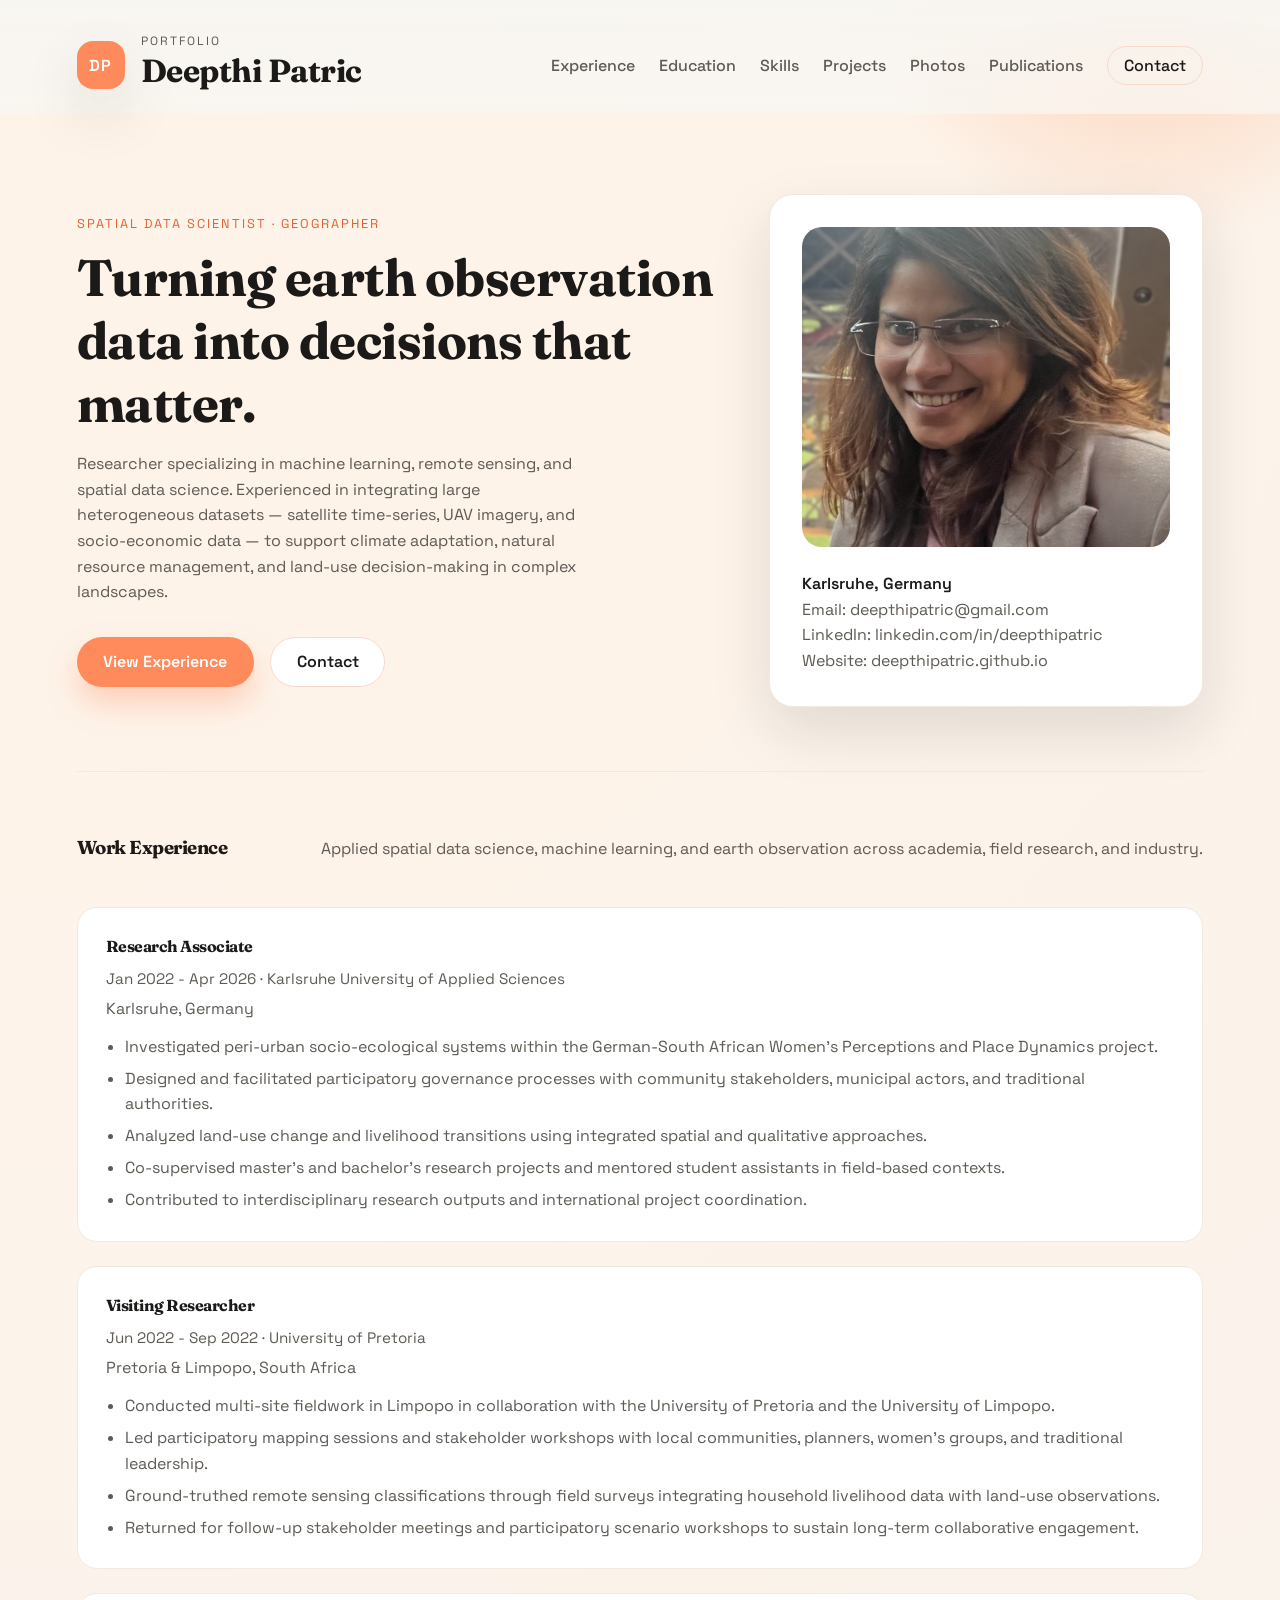
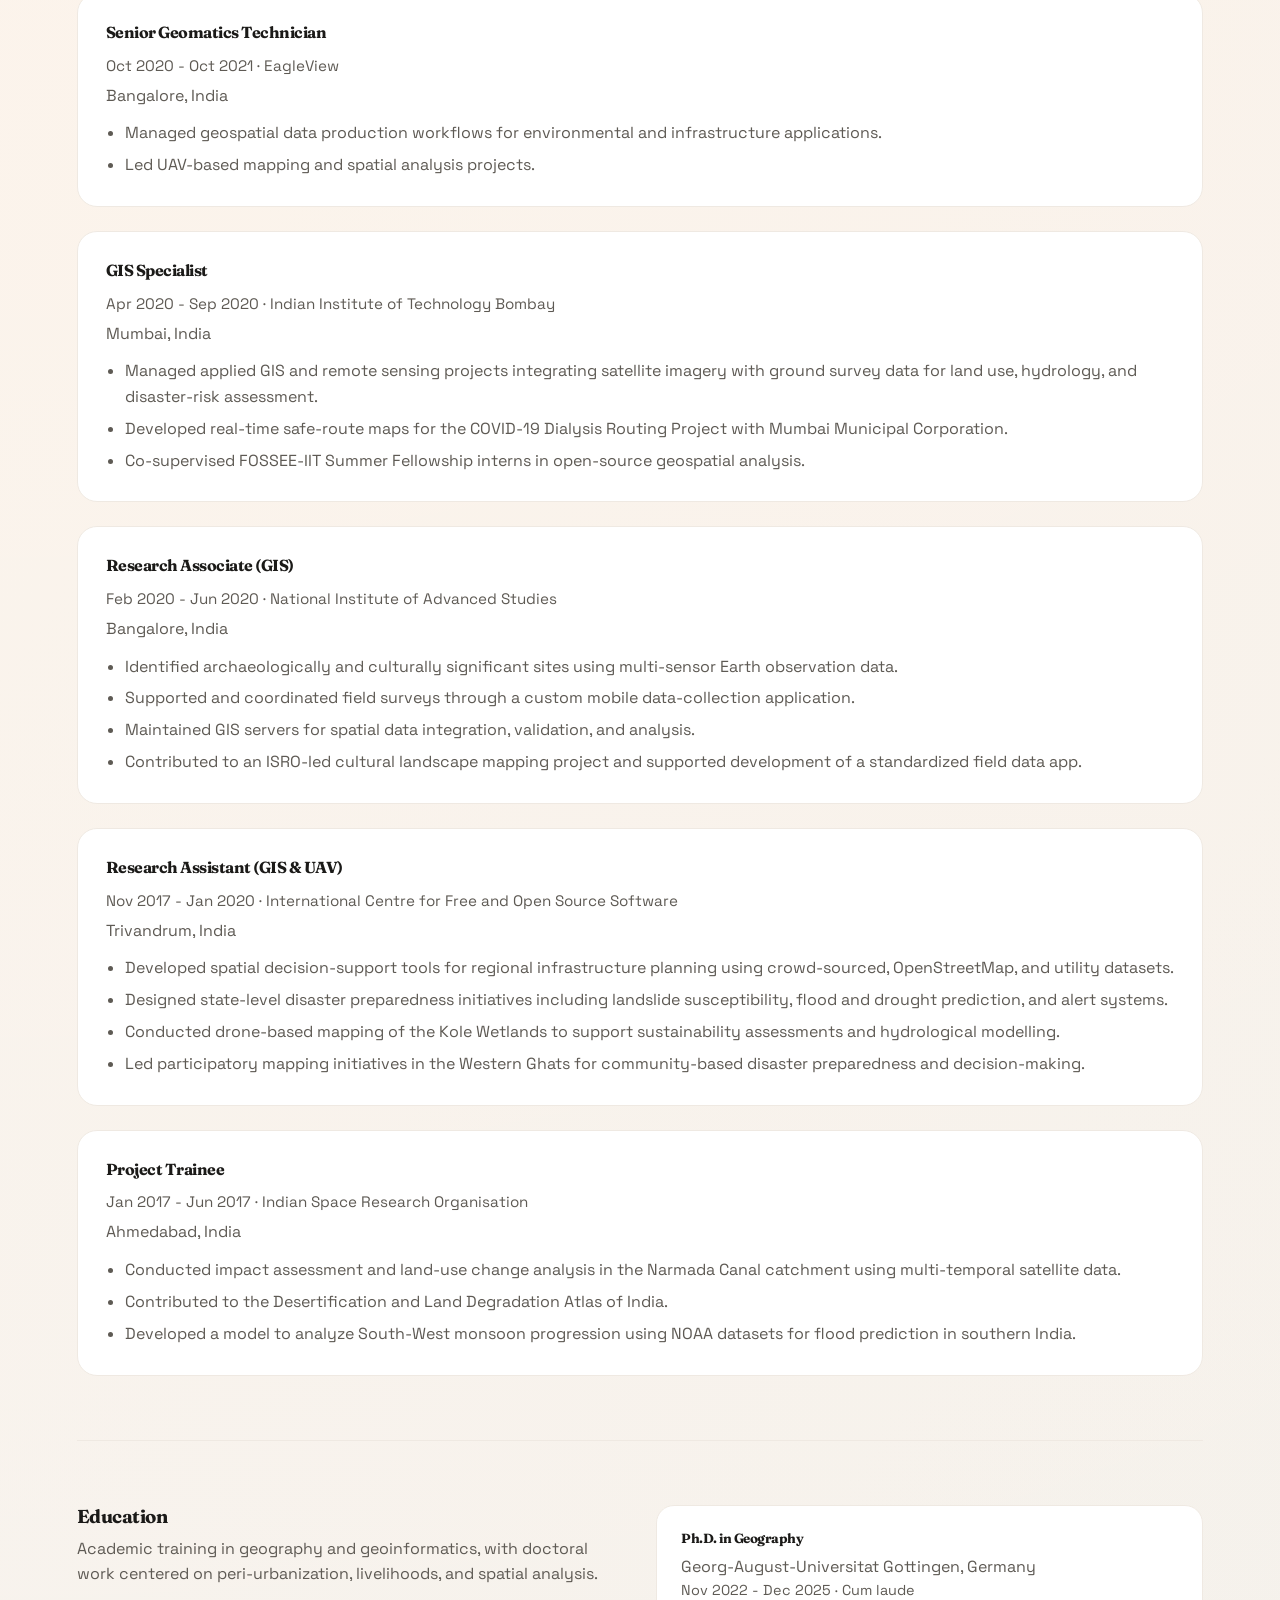
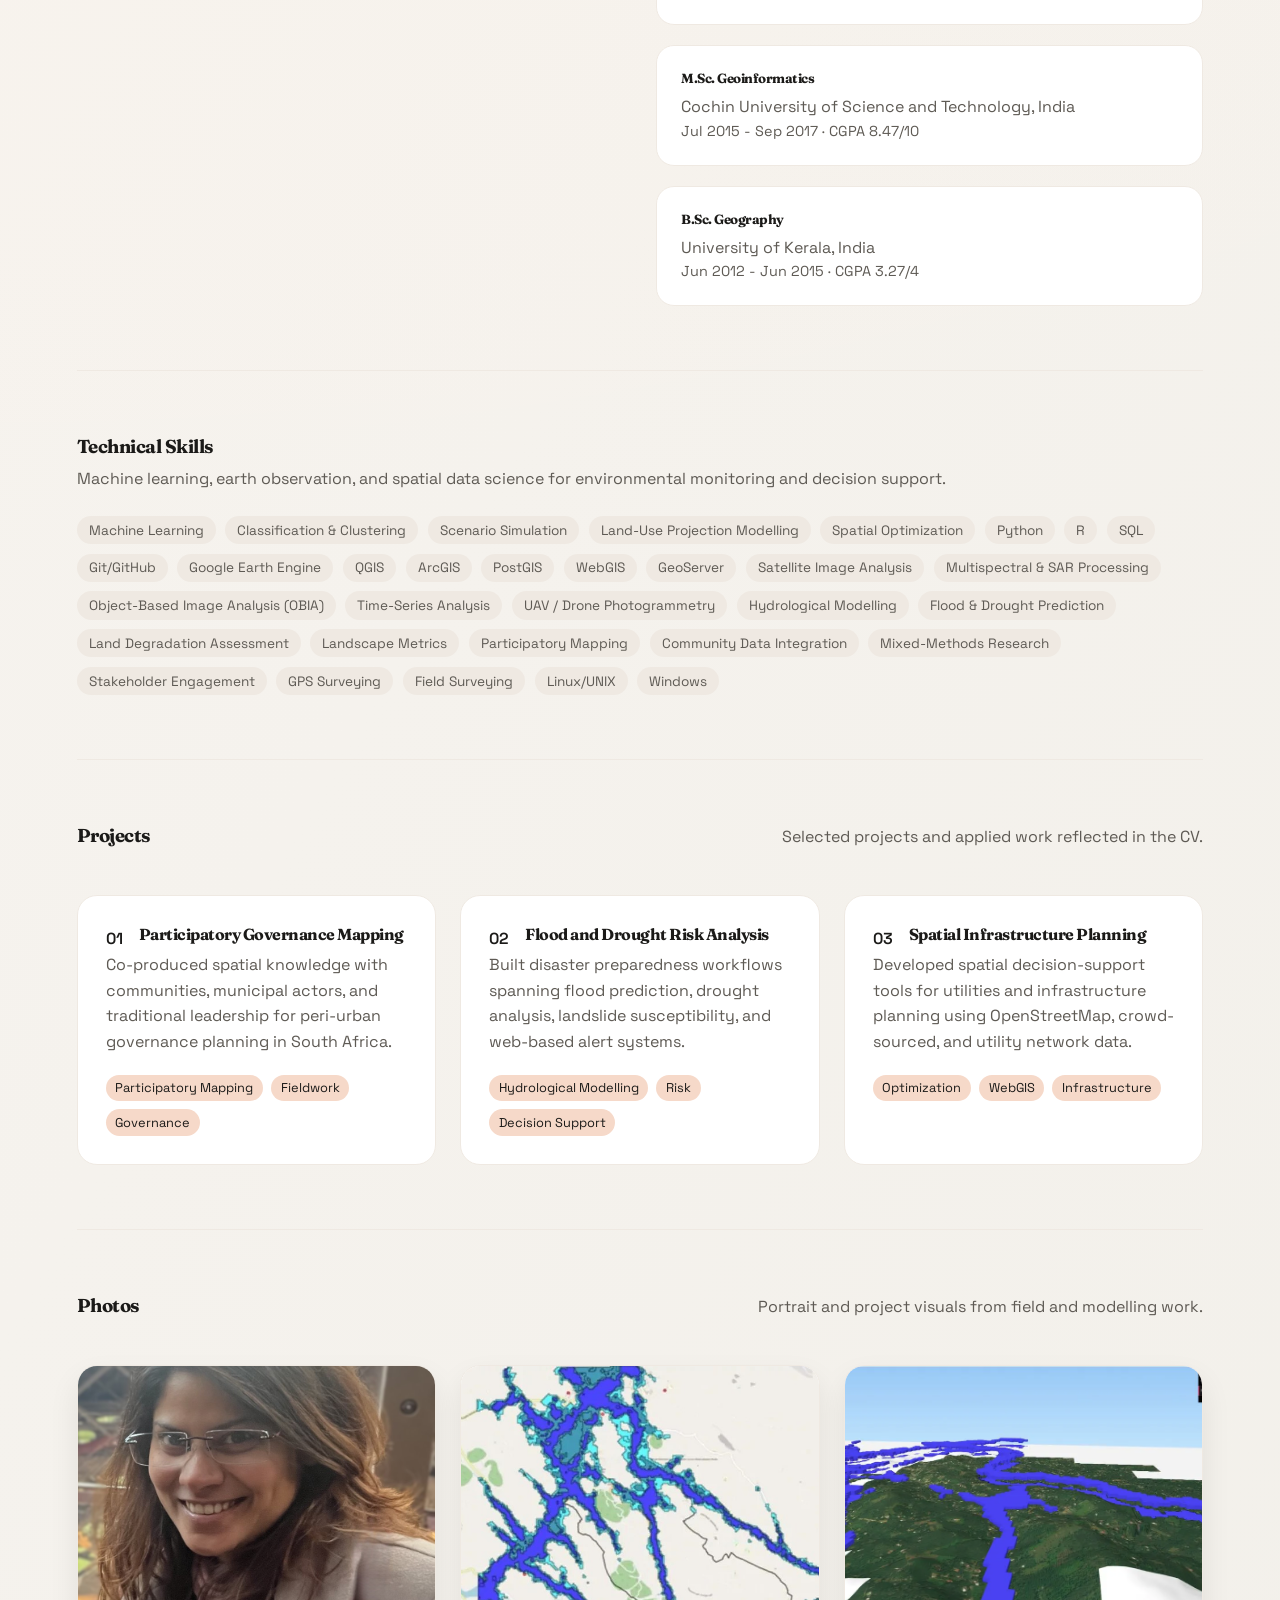
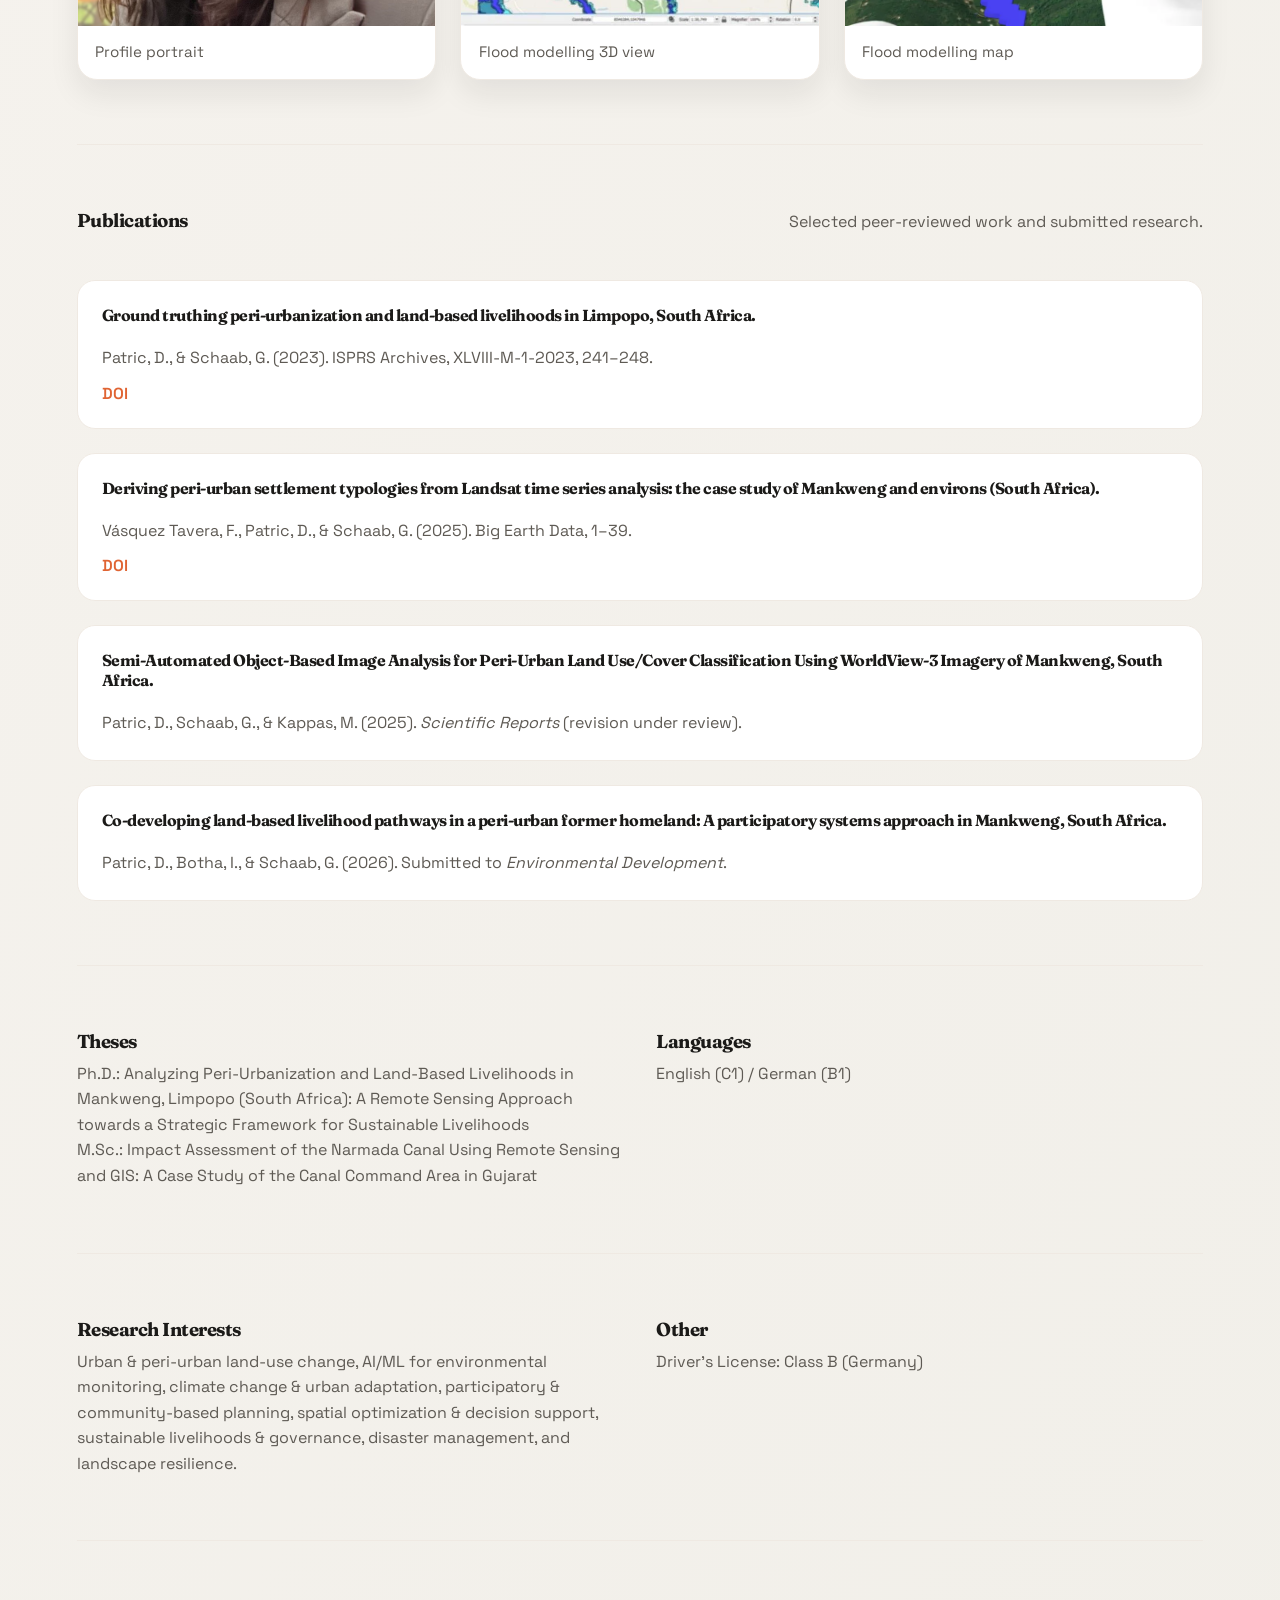
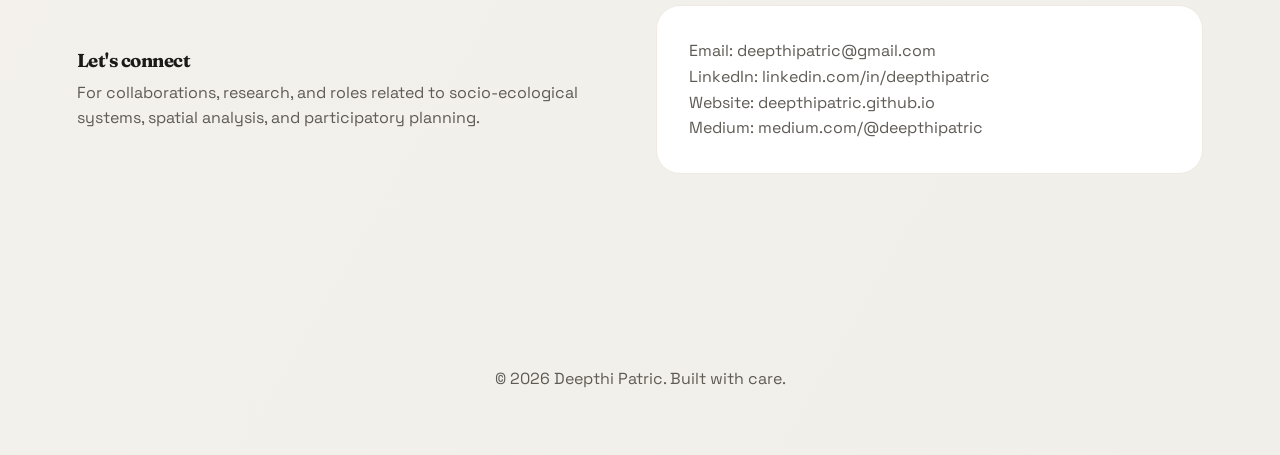
==== commit 2562eea2: "Revise portfolio content and title for clarity Updated portfolio details to reflect current role and" ====
--- a/index.html
+++ b/index.html
@@ -3,7 +3,7 @@
   <head>
     <meta charset="UTF-8" />
     <meta name="viewport" content="width=device-width, initial-scale=1" />
-    <title>Deepthi Patric | Portfolio</title>
+    <title>Deepthi Patric | Spatial Data Scientist</title>
     <link rel="stylesheet" href="styles.css" />
   </head>
   <body>
@@ -30,13 +30,14 @@
     <main>
       <section class="hero">
         <div class="hero-text">
-          <p class="kicker">Geographer</p>
-          <h2>Socio-ecological systems research grounded in spatial methods.</h2>
+          <p class="kicker">Spatial Data Scientist · Geographer</p>
+          <h2>Turning earth observation data into decisions that matter.</h2>
           <p class="lede">
-            Researcher working at the intersection of socio-ecological systems
-            and spatial analysis, with experience in participatory research,
-            stakeholder engagement, and sustainability transitions in complex
-            landscapes.
+            Researcher specializing in machine learning, remote sensing, and
+            spatial data science. Experienced in integrating large heterogeneous
+            datasets — satellite time-series, UAV imagery, and socio-economic
+            data — to support climate adaptation, natural resource management,
+            and land-use decision-making in complex landscapes.
           </p>
           <div class="hero-actions">
             <a class="btn primary" href="#experience">View Experience</a>
@@ -75,8 +76,8 @@
         <div class="section-title">
           <h3>Work Experience</h3>
           <p>
-            Academic, field, and applied geospatial work across participatory
-            governance and spatial decision support.
+            Applied spatial data science, machine learning, and earth observation
+            across academia, field research, and industry.
           </p>
         </div>
         <div class="timeline">
@@ -203,43 +204,41 @@
         <div>
           <h3>Technical Skills</h3>
           <p>
-            Participatory research, socio-ecological systems analysis, and
-            spatial decision support.
+            Machine learning, earth observation, and spatial data science for
+            environmental monitoring and decision support.
           </p>
         </div>
         <div class="skill-tags">
-          <span>Stakeholder Engagement</span>
-          <span>Participatory Mapping</span>
-          <span>Mixed-Methods Research</span>
-          <span>Natural Resource Governance</span>
-          <span>Land-Use Change Analysis</span>
-          <span>Sustainability Transitions</span>
-          <span>Landscape Metrics</span>
-          <span>Spatial Decision Support</span>
-          <span>QGIS</span>
-          <span>ArcGIS</span>
-          <span>PostGIS</span>
-          <span>Satellite Image Analysis</span>
-          <span>SAR</span>
-          <span>Object-Based Image Analysis</span>
-          <span>Time-Series Analysis</span>
-          <span>UAV Data Collection</span>
-          <span>Statistical Modelling</span>
-          <span>Classification</span>
-          <span>Clustering</span>
+          <span>Machine Learning</span>
+          <span>Classification & Clustering</span>
           <span>Scenario Simulation</span>
+          <span>Land-Use Projection Modelling</span>
           <span>Spatial Optimization</span>
           <span>Python</span>
           <span>R</span>
           <span>SQL</span>
-          <span>Git</span>
-          <span>Hydrological Modelling</span>
-          <span>Flood Risk Analysis</span>
-          <span>Drought Risk Analysis</span>
-          <span>GPS Surveying</span>
-          <span>Community Data Integration</span>
+          <span>Git/GitHub</span>
+          <span>Google Earth Engine</span>
+          <span>QGIS</span>
+          <span>ArcGIS</span>
+          <span>PostGIS</span>
           <span>WebGIS</span>
           <span>GeoServer</span>
+          <span>Satellite Image Analysis</span>
+          <span>Multispectral & SAR Processing</span>
+          <span>Object-Based Image Analysis (OBIA)</span>
+          <span>Time-Series Analysis</span>
+          <span>UAV / Drone Photogrammetry</span>
+          <span>Hydrological Modelling</span>
+          <span>Flood & Drought Prediction</span>
+          <span>Land Degradation Assessment</span>
+          <span>Landscape Metrics</span>
+          <span>Participatory Mapping</span>
+          <span>Community Data Integration</span>
+          <span>Mixed-Methods Research</span>
+          <span>Stakeholder Engagement</span>
+          <span>GPS Surveying</span>
+          <span>Field Surveying</span>
           <span>Linux/UNIX</span>
           <span>Windows</span>
         </div>
@@ -364,21 +363,21 @@
         <div class="pubs">
           <article>
             <h4>Ground truthing peri-urbanization and land-based livelihoods in Limpopo, South Africa.</h4>
-            <p>Patric, D., & Schaab, G. (2023). ISPRS Archives, XLVIII-M-1-2023, 241-248.</p>
+            <p>Patric, D., & Schaab, G. (2023). ISPRS Archives, XLVIII-M-1-2023, 241–248.</p>
             <a href="https://doi.org/10.5194/isprs-archives-XLVIII-M-1-2023-241-2023">DOI</a>
           </article>
           <article>
             <h4>Deriving peri-urban settlement typologies from Landsat time series analysis: the case study of Mankweng and environs (South Africa).</h4>
-            <p>Vasquez Tavera, F., Patric, D., & Schaab, G. (2025). Big Earth Data, 1-39.</p>
+            <p>Vásquez Tavera, F., Patric, D., & Schaab, G. (2025). Big Earth Data, 1–39.</p>
             <a href="https://doi.org/10.1080/20964471.2025.2565067">DOI</a>
           </article>
           <article>
             <h4>Semi-Automated Object-Based Image Analysis for Peri-Urban Land Use/Cover Classification Using WorldView-3 Imagery of Mankweng, South Africa.</h4>
-            <p>Patric, D., Schaab, G., & Kappas, M. (2025). Remote Sensing in Earth Systems Sciences (under review).</p>
+            <p>Patric, D., Schaab, G., & Kappas, M. (2025). <em>Scientific Reports</em> (revision under review).</p>
           </article>
           <article>
             <h4>Co-developing land-based livelihood pathways in a peri-urban former homeland: A participatory systems approach in Mankweng, South Africa.</h4>
-            <p>Patric, D., Botha, I., & Schaab, G. (2026). Submitted to Environmental Development.</p>
+            <p>Patric, D., Botha, I., & Schaab, G. (2026). Submitted to <em>Environmental Development</em>.</p>
           </article>
         </div>
       </section>
@@ -398,7 +397,7 @@
       <section class="section split">
         <div>
           <h3>Research Interests</h3>
-          <p>Participatory and community-based planning, spatial optimization and decision support, sustainable livelihoods framework, landscape resilience, urban and peri-urban land-use change, climate change and urban adaptation.</p>
+          <p>Urban & peri-urban land-use change, AI/ML for environmental monitoring, climate change & urban adaptation, participatory & community-based planning, spatial optimization & decision support, sustainable livelihoods & governance, disaster management, and landscape resilience.</p>
         </div>
         <div>
           <h3>Other</h3>
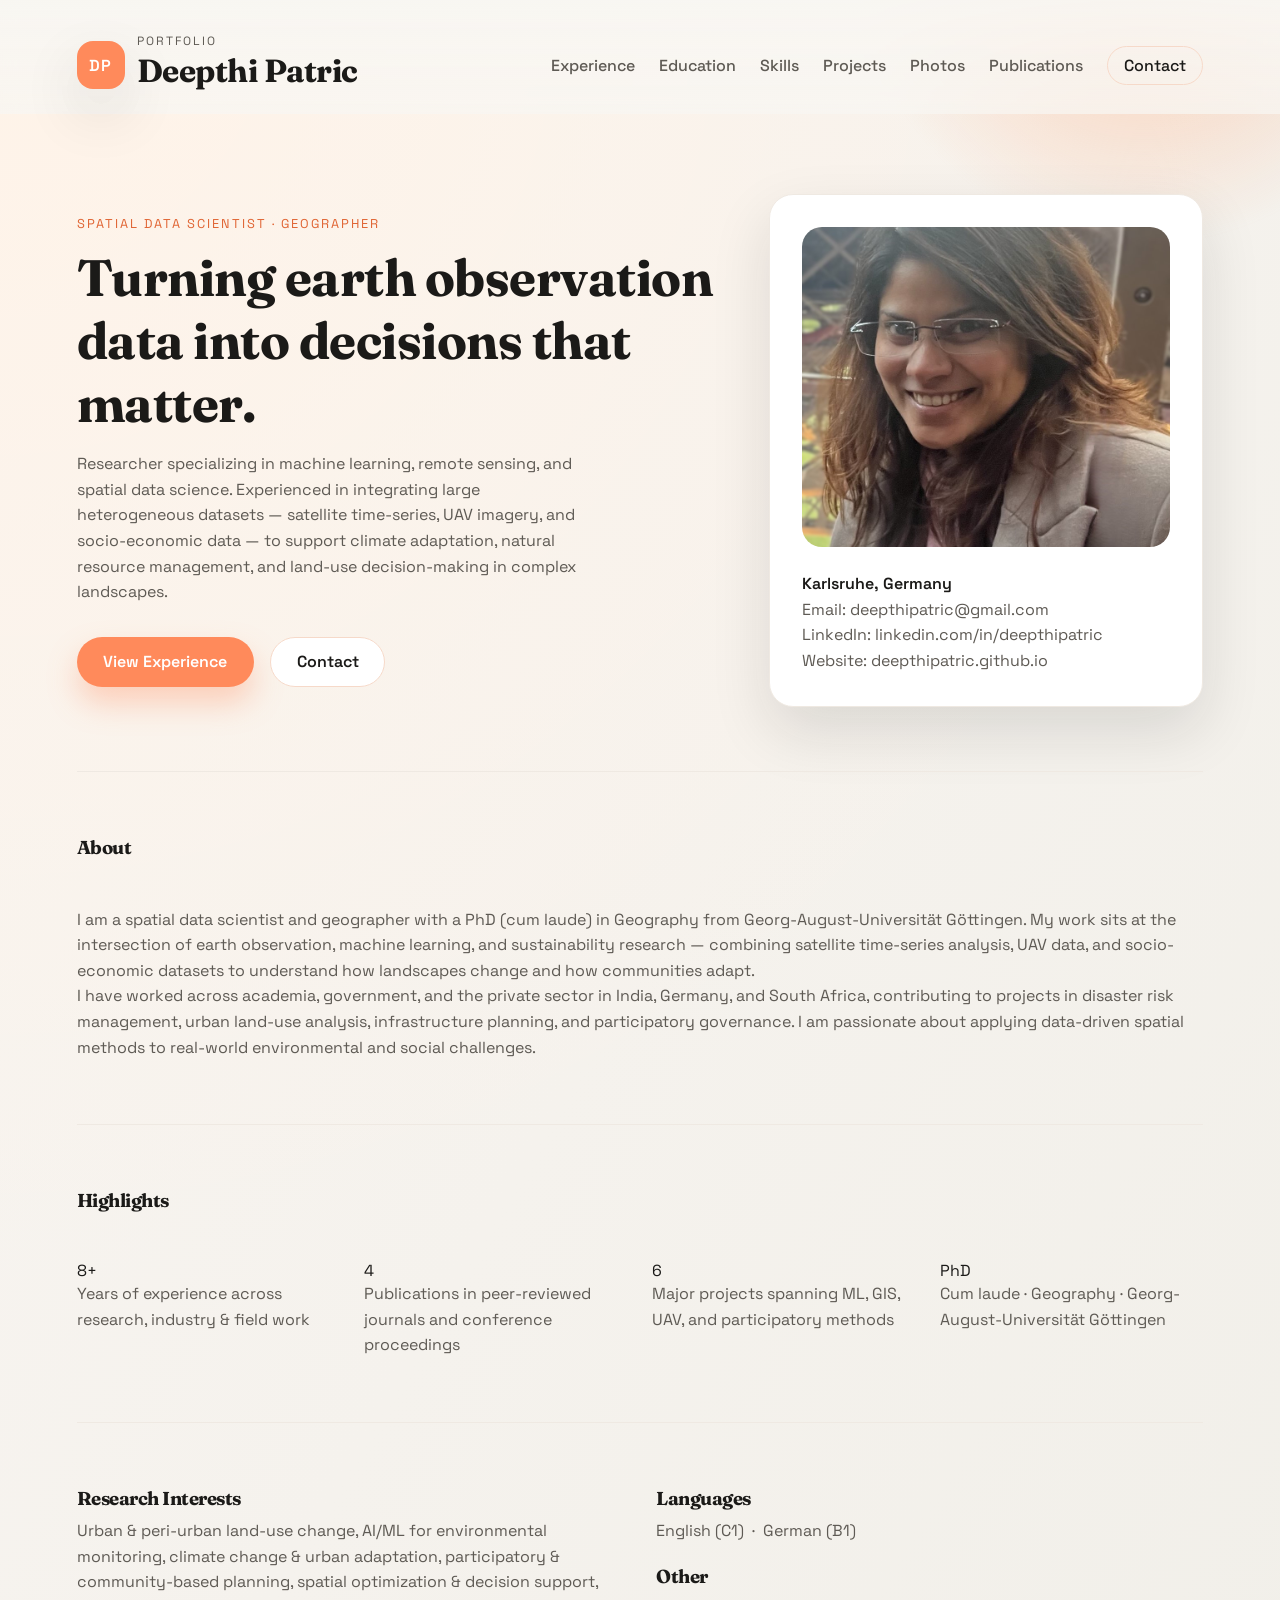
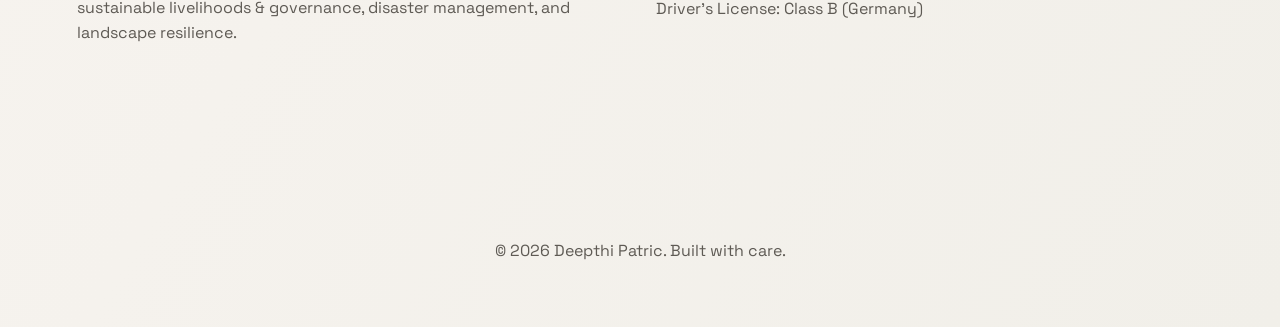
==== commit dadac367: "Update index.html" ====
--- a/index.html
+++ b/index.html
@@ -10,20 +10,22 @@
     <div class="bg-orbit"></div>
     <header class="site-header">
       <div class="brand">
-        <span class="mark">DP</span>
-        <div>
-          <p class="eyebrow">Portfolio</p>
-          <h1>Deepthi Patric</h1>
-        </div>
+        <a href="index.html" style="text-decoration:none;color:inherit;display:flex;align-items:center;gap:0.75rem;">
+          <span class="mark">DP</span>
+          <div>
+            <p class="eyebrow">Portfolio</p>
+            <h1>Deepthi Patric</h1>
+          </div>
+        </a>
       </div>
       <nav class="nav">
-        <a href="#experience">Experience</a>
-        <a href="#education">Education</a>
-        <a href="#skills">Skills</a>
-        <a href="#projects">Projects</a>
-        <a href="#photos">Photos</a>
-        <a href="#publications">Publications</a>
-        <a class="cta" href="#contact">Contact</a>
+        <a href="experience.html">Experience</a>
+        <a href="education.html">Education</a>
+        <a href="skills.html">Skills</a>
+        <a href="projects.html">Projects</a>
+        <a href="photos.html">Photos</a>
+        <a href="publications.html">Publications</a>
+        <a class="cta" href="contact.html">Contact</a>
       </nav>
     </header>
 
@@ -40,8 +42,8 @@
             and land-use decision-making in complex landscapes.
           </p>
           <div class="hero-actions">
-            <a class="btn primary" href="#experience">View Experience</a>
-            <a class="btn ghost" href="#contact">Contact</a>
+            <a class="btn primary" href="experience.html">View Experience</a>
+            <a class="btn ghost" href="contact.html">Contact</a>
           </div>
         </div>
         <div class="hero-card profile-card">
@@ -52,369 +54,76 @@
           />
           <div>
             <p class="profile-title">Karlsruhe, Germany</p>
-            <p>
-              Email:
-              <a href="mailto:deepthipatric@gmail.com">deepthipatric@gmail.com</a>
-            </p>
-            <p>
-              LinkedIn:
-              <a href="https://www.linkedin.com/in/deepthipatric">
-                linkedin.com/in/deepthipatric
-              </a>
-            </p>
-            <p>
-              Website:
-              <a href="https://deepthipatric.github.io/">
-                deepthipatric.github.io
-              </a>
-            </p>
+            <p>Email: <a href="mailto:deepthipatric@gmail.com">deepthipatric@gmail.com</a></p>
+            <p>LinkedIn: <a href="https://www.linkedin.com/in/deepthipatric">linkedin.com/in/deepthipatric</a></p>
+            <p>Website: <a href="https://deepthipatric.github.io/">deepthipatric.github.io</a></p>
           </div>
         </div>
       </section>
 
-      <section id="experience" class="section">
+      <!-- About / Profile summary -->
+      <section class="section">
         <div class="section-title">
-          <h3>Work Experience</h3>
+          <h3>About</h3>
+        </div>
+        <div class="about-block">
           <p>
-            Applied spatial data science, machine learning, and earth observation
-            across academia, field research, and industry.
+            I am a spatial data scientist and geographer with a PhD (cum laude) in Geography
+            from Georg-August-Universität Göttingen. My work sits at the intersection of
+            earth observation, machine learning, and sustainability research — combining
+            satellite time-series analysis, UAV data, and socio-economic datasets to
+            understand how landscapes change and how communities adapt.
           </p>
-        </div>
-        <div class="timeline">
-          <article class="role">
-            <div class="role-title">
-              <h4>Research Associate</h4>
-              <span>Jan 2022 - Apr 2026 · Karlsruhe University of Applied Sciences</span>
-            </div>
-            <p>Karlsruhe, Germany</p>
-            <ul>
-              <li>Investigated peri-urban socio-ecological systems within the German-South African Women's Perceptions and Place Dynamics project.</li>
-              <li>Designed and facilitated participatory governance processes with community stakeholders, municipal actors, and traditional authorities.</li>
-              <li>Analyzed land-use change and livelihood transitions using integrated spatial and qualitative approaches.</li>
-              <li>Co-supervised master's and bachelor's research projects and mentored student assistants in field-based contexts.</li>
-              <li>Contributed to interdisciplinary research outputs and international project coordination.</li>
-            </ul>
-          </article>
-          <article class="role">
-            <div class="role-title">
-              <h4>Visiting Researcher</h4>
-              <span>Jun 2022 - Sep 2022 · University of Pretoria</span>
-            </div>
-            <p>Pretoria & Limpopo, South Africa</p>
-            <ul>
-              <li>Conducted multi-site fieldwork in Limpopo in collaboration with the University of Pretoria and the University of Limpopo.</li>
-              <li>Led participatory mapping sessions and stakeholder workshops with local communities, planners, women's groups, and traditional leadership.</li>
-              <li>Ground-truthed remote sensing classifications through field surveys integrating household livelihood data with land-use observations.</li>
-              <li>Returned for follow-up stakeholder meetings and participatory scenario workshops to sustain long-term collaborative engagement.</li>
-            </ul>
-          </article>
-          <article class="role">
-            <div class="role-title">
-              <h4>Senior Geomatics Technician</h4>
-              <span>Oct 2020 - Oct 2021 · EagleView</span>
-            </div>
-            <p>Bangalore, India</p>
-            <ul>
-              <li>Managed geospatial data production workflows for environmental and infrastructure applications.</li>
-              <li>Led UAV-based mapping and spatial analysis projects.</li>
-            </ul>
-          </article>
-          <article class="role">
-            <div class="role-title">
-              <h4>GIS Specialist</h4>
-              <span>Apr 2020 - Sep 2020 · Indian Institute of Technology Bombay</span>
-            </div>
-            <p>Mumbai, India</p>
-            <ul>
-              <li>Managed applied GIS and remote sensing projects integrating satellite imagery with ground survey data for land use, hydrology, and disaster-risk assessment.</li>
-              <li>Developed real-time safe-route maps for the COVID-19 Dialysis Routing Project with Mumbai Municipal Corporation.</li>
-              <li>Co-supervised FOSSEE-IIT Summer Fellowship interns in open-source geospatial analysis.</li>
-            </ul>
-          </article>
-          <article class="role">
-            <div class="role-title">
-              <h4>Research Associate (GIS)</h4>
-              <span>Feb 2020 - Jun 2020 · National Institute of Advanced Studies</span>
-            </div>
-            <p>Bangalore, India</p>
-            <ul>
-              <li>Identified archaeologically and culturally significant sites using multi-sensor Earth observation data.</li>
-              <li>Supported and coordinated field surveys through a custom mobile data-collection application.</li>
-              <li>Maintained GIS servers for spatial data integration, validation, and analysis.</li>
-              <li>Contributed to an ISRO-led cultural landscape mapping project and supported development of a standardized field data app.</li>
-            </ul>
-          </article>
-          <article class="role">
-            <div class="role-title">
-              <h4>Research Assistant (GIS & UAV)</h4>
-              <span>Nov 2017 - Jan 2020 · International Centre for Free and Open Source Software</span>
-            </div>
-            <p>Trivandrum, India</p>
-            <ul>
-              <li>Developed spatial decision-support tools for regional infrastructure planning using crowd-sourced, OpenStreetMap, and utility datasets.</li>
-              <li>Designed state-level disaster preparedness initiatives including landslide susceptibility, flood and drought prediction, and alert systems.</li>
-              <li>Conducted drone-based mapping of the Kole Wetlands to support sustainability assessments and hydrological modelling.</li>
-              <li>Led participatory mapping initiatives in the Western Ghats for community-based disaster preparedness and decision-making.</li>
-            </ul>
-          </article>
-          <article class="role">
-            <div class="role-title">
-              <h4>Project Trainee</h4>
-              <span>Jan 2017 - Jun 2017 · Indian Space Research Organisation</span>
-            </div>
-            <p>Ahmedabad, India</p>
-            <ul>
-              <li>Conducted impact assessment and land-use change analysis in the Narmada Canal catchment using multi-temporal satellite data.</li>
-              <li>Contributed to the Desertification and Land Degradation Atlas of India.</li>
-              <li>Developed a model to analyze South-West monsoon progression using NOAA datasets for flood prediction in southern India.</li>
-            </ul>
-          </article>
+          <p>
+            I have worked across academia, government, and the private sector in India,
+            Germany, and South Africa, contributing to projects in disaster risk management,
+            urban land-use analysis, infrastructure planning, and participatory governance.
+            I am passionate about applying data-driven spatial methods to real-world
+            environmental and social challenges.
+          </p>
         </div>
       </section>
 
-      <section id="education" class="section split">
-        <div>
-          <h3>Education</h3>
-          <p>
-            Academic training in geography and geoinformatics, with doctoral
-            work centered on peri-urbanization, livelihoods, and spatial
-            analysis.
-          </p>
+      <!-- Quick highlights -->
+      <section class="section">
+        <div class="section-title">
+          <h3>Highlights</h3>
         </div>
-        <div class="edu-list">
-          <div class="edu">
-            <h5>Ph.D. in Geography</h5>
-            <p>Georg-August-Universitat Gottingen, Germany</p>
-            <span>Nov 2022 - Dec 2025 · Cum laude</span>
-          </div>
-          <div class="edu">
-            <h5>M.Sc. Geoinformatics</h5>
-            <p>Cochin University of Science and Technology, India</p>
-            <span>Jul 2015 - Sep 2017 · CGPA 8.47/10</span>
-          </div>
-          <div class="edu">
-            <h5>B.Sc. Geography</h5>
-            <p>University of Kerala, India</p>
-            <span>Jun 2012 - Jun 2015 · CGPA 3.27/4</span>
-          </div>
+        <div class="grid highlights">
+          <a href="experience.html" class="highlight-card">
+            <span class="highlight-num">8+</span>
+            <p>Years of experience across research, industry &amp; field work</p>
+          </a>
+          <a href="publications.html" class="highlight-card">
+            <span class="highlight-num">4</span>
+            <p>Publications in peer-reviewed journals and conference proceedings</p>
+          </a>
+          <a href="projects.html" class="highlight-card">
+            <span class="highlight-num">6</span>
+            <p>Major projects spanning ML, GIS, UAV, and participatory methods</p>
+          </a>
+          <a href="education.html" class="highlight-card">
+            <span class="highlight-num">PhD</span>
+            <p>Cum laude · Geography · Georg-August-Universität Göttingen</p>
+          </a>
         </div>
       </section>
 
-      <section id="skills" class="section">
-        <div>
-          <h3>Technical Skills</h3>
-          <p>
-            Machine learning, earth observation, and spatial data science for
-            environmental monitoring and decision support.
-          </p>
-        </div>
-        <div class="skill-tags">
-          <span>Machine Learning</span>
-          <span>Classification & Clustering</span>
-          <span>Scenario Simulation</span>
-          <span>Land-Use Projection Modelling</span>
-          <span>Spatial Optimization</span>
-          <span>Python</span>
-          <span>R</span>
-          <span>SQL</span>
-          <span>Git/GitHub</span>
-          <span>Google Earth Engine</span>
-          <span>QGIS</span>
-          <span>ArcGIS</span>
-          <span>PostGIS</span>
-          <span>WebGIS</span>
-          <span>GeoServer</span>
-          <span>Satellite Image Analysis</span>
-          <span>Multispectral & SAR Processing</span>
-          <span>Object-Based Image Analysis (OBIA)</span>
-          <span>Time-Series Analysis</span>
-          <span>UAV / Drone Photogrammetry</span>
-          <span>Hydrological Modelling</span>
-          <span>Flood & Drought Prediction</span>
-          <span>Land Degradation Assessment</span>
-          <span>Landscape Metrics</span>
-          <span>Participatory Mapping</span>
-          <span>Community Data Integration</span>
-          <span>Mixed-Methods Research</span>
-          <span>Stakeholder Engagement</span>
-          <span>GPS Surveying</span>
-          <span>Field Surveying</span>
-          <span>Linux/UNIX</span>
-          <span>Windows</span>
-        </div>
-      </section>
-
-      <section id="projects" class="section">
-        <div class="section-title">
-          <h3>Projects</h3>
-          <p>Selected projects and applied work reflected in the CV.</p>
-        </div>
-        <div class="grid">
-          <article class="project">
-            <div class="project-meta">
-              <span>01</span>
-              <h4>Participatory Governance Mapping</h4>
-            </div>
-            <p>
-              Co-produced spatial knowledge with communities, municipal actors,
-              and traditional leadership for peri-urban governance planning in
-              South Africa.
-            </p>
-            <div class="project-tags">
-              <span>Participatory Mapping</span>
-              <span>Fieldwork</span>
-              <span>Governance</span>
-            </div>
-          </article>
-          <article class="project">
-            <div class="project-meta">
-              <span>02</span>
-              <h4>Flood and Drought Risk Analysis</h4>
-            </div>
-            <p>
-              Built disaster preparedness workflows spanning flood prediction,
-              drought analysis, landslide susceptibility, and web-based alert
-              systems.
-            </p>
-            <div class="project-tags">
-              <span>Hydrological Modelling</span>
-              <span>Risk</span>
-              <span>Decision Support</span>
-            </div>
-          </article>
-          <article class="project">
-            <div class="project-meta">
-              <span>03</span>
-              <h4>Spatial Infrastructure Planning</h4>
-            </div>
-            <p>
-              Developed spatial decision-support tools for utilities and
-              infrastructure planning using OpenStreetMap, crowd-sourced, and
-              utility network data.
-            </p>
-            <div class="project-tags">
-              <span>Optimization</span>
-              <span>WebGIS</span>
-              <span>Infrastructure</span>
-            </div>
-          </article>
-        </div>
-      </section>
-
-      <!-- ============================================================
-           PHOTOS SECTION
-           ------------------------------------------------------------
-           HOW TO ADD MORE PHOTOS:
-           1. Upload your image files into the "assets/" folder in your
-              GitHub repository (same folder as IMG_0739_ed.jpg).
-           2. Copy one of the <figure> blocks below and paste it inside
-              the <div class="photo-grid"> container.
-           3. Change the src="assets/YOUR-FILENAME.jpg" to match your
-              new file name.
-           4. Update the alt text and <figcaption> to describe the photo.
-           5. You can add as many <figure> blocks as you like — the grid
-              will wrap automatically.
-
-           SUPPORTED FILE TYPES: .jpg  .jpeg  .png  .webp  .gif
-           ============================================================ -->
-      <section id="photos" class="section">
-        <div class="section-title">
-          <h3>Photos</h3>
-          <p>Portrait and project visuals from field and modelling work.</p>
-        </div>
-        <div class="photo-grid">
-
-          <!-- Profile photo -->
-          <figure class="photo-card">
-            <img src="assets/IMG_0739_ed.jpg" alt="Portrait of Deepthi Patric" />
-            <figcaption>Profile portrait</figcaption>
-          </figure>
-
-          <!-- Flood modelling visuals -->
-          <figure class="photo-card">
-            <img src="assets/flood1.jpg" alt="Flood modelling visual in 3D view" />
-            <figcaption>Flood modelling 3D view</figcaption>
-          </figure>
-
-          <figure class="photo-card">
-            <img src="assets/flood2.webp" alt="Flood modelling map output" />
-            <figcaption>Flood modelling map</figcaption>
-          </figure>
-
-          <!-- ADD YOUR PHOTOS BELOW THIS LINE -->
-          <!-- Copy and paste one of these blocks, then change the src, alt, and figcaption -->
-
-          <!--
-          <figure class="photo-card">
-            <img src="assets/YOUR-PHOTO-NAME.jpg" alt="Brief description of the photo" />
-            <figcaption>Your caption here</figcaption>
-          </figure>
-          -->
-
-        </div>
-      </section>
-      <!-- END PHOTOS SECTION -->
-
-      <section id="publications" class="section">
-        <div class="section-title">
-          <h3>Publications</h3>
-          <p>Selected peer-reviewed work and submitted research.</p>
-        </div>
-        <div class="pubs">
-          <article>
-            <h4>Ground truthing peri-urbanization and land-based livelihoods in Limpopo, South Africa.</h4>
-            <p>Patric, D., & Schaab, G. (2023). ISPRS Archives, XLVIII-M-1-2023, 241–248.</p>
-            <a href="https://doi.org/10.5194/isprs-archives-XLVIII-M-1-2023-241-2023">DOI</a>
-          </article>
-          <article>
-            <h4>Deriving peri-urban settlement typologies from Landsat time series analysis: the case study of Mankweng and environs (South Africa).</h4>
-            <p>Vásquez Tavera, F., Patric, D., & Schaab, G. (2025). Big Earth Data, 1–39.</p>
-            <a href="https://doi.org/10.1080/20964471.2025.2565067">DOI</a>
-          </article>
-          <article>
-            <h4>Semi-Automated Object-Based Image Analysis for Peri-Urban Land Use/Cover Classification Using WorldView-3 Imagery of Mankweng, South Africa.</h4>
-            <p>Patric, D., Schaab, G., & Kappas, M. (2025). <em>Scientific Reports</em> (revision under review).</p>
-          </article>
-          <article>
-            <h4>Co-developing land-based livelihood pathways in a peri-urban former homeland: A participatory systems approach in Mankweng, South Africa.</h4>
-            <p>Patric, D., Botha, I., & Schaab, G. (2026). Submitted to <em>Environmental Development</em>.</p>
-          </article>
-        </div>
-      </section>
-
+      <!-- Research interests -->
       <section class="section split">
         <div>
-          <h3>Theses</h3>
-          <p>Ph.D.: Analyzing Peri-Urbanization and Land-Based Livelihoods in Mankweng, Limpopo (South Africa): A Remote Sensing Approach towards a Strategic Framework for Sustainable Livelihoods</p>
-          <p>M.Sc.: Impact Assessment of the Narmada Canal Using Remote Sensing and GIS: A Case Study of the Canal Command Area in Gujarat</p>
+          <h3>Research Interests</h3>
+          <p>Urban &amp; peri-urban land-use change, AI/ML for environmental monitoring,
+          climate change &amp; urban adaptation, participatory &amp; community-based planning,
+          spatial optimization &amp; decision support, sustainable livelihoods &amp; governance,
+          disaster management, and landscape resilience.</p>
         </div>
         <div>
           <h3>Languages</h3>
-          <p>English (C1) / German (B1)</p>
-        </div>
-      </section>
-
-      <section class="section split">
-        <div>
-          <h3>Research Interests</h3>
-          <p>Urban & peri-urban land-use change, AI/ML for environmental monitoring, climate change & urban adaptation, participatory & community-based planning, spatial optimization & decision support, sustainable livelihoods & governance, disaster management, and landscape resilience.</p>
-        </div>
-        <div>
+          <p>English (C1) &nbsp;·&nbsp; German (B1)</p>
+          <br/>
           <h3>Other</h3>
           <p>Driver's License: Class B (Germany)</p>
-        </div>
-      </section>
-
-      <section id="contact" class="section contact">
-        <div>
-          <h3>Let's connect</h3>
-          <p>For collaborations, research, and roles related to socio-ecological systems, spatial analysis, and participatory planning.</p>
-        </div>
-        <div class="contact-card">
-          <p>Email: <a href="mailto:deepthipatric@gmail.com">deepthipatric@gmail.com</a></p>
-          <p>LinkedIn: <a href="https://www.linkedin.com/in/deepthipatric">linkedin.com/in/deepthipatric</a></p>
-          <p>Website: <a href="https://deepthipatric.github.io/">deepthipatric.github.io</a></p>
-          <p>Medium: <a href="https://medium.com/@deepthipatric">medium.com/@deepthipatric</a></p>
         </div>
       </section>
     </main>
@@ -422,7 +131,6 @@
     <footer class="site-footer">
       <p>&copy; 2026 Deepthi Patric. Built with care.</p>
     </footer>
-
     <script src="script.js"></script>
   </body>
 </html>
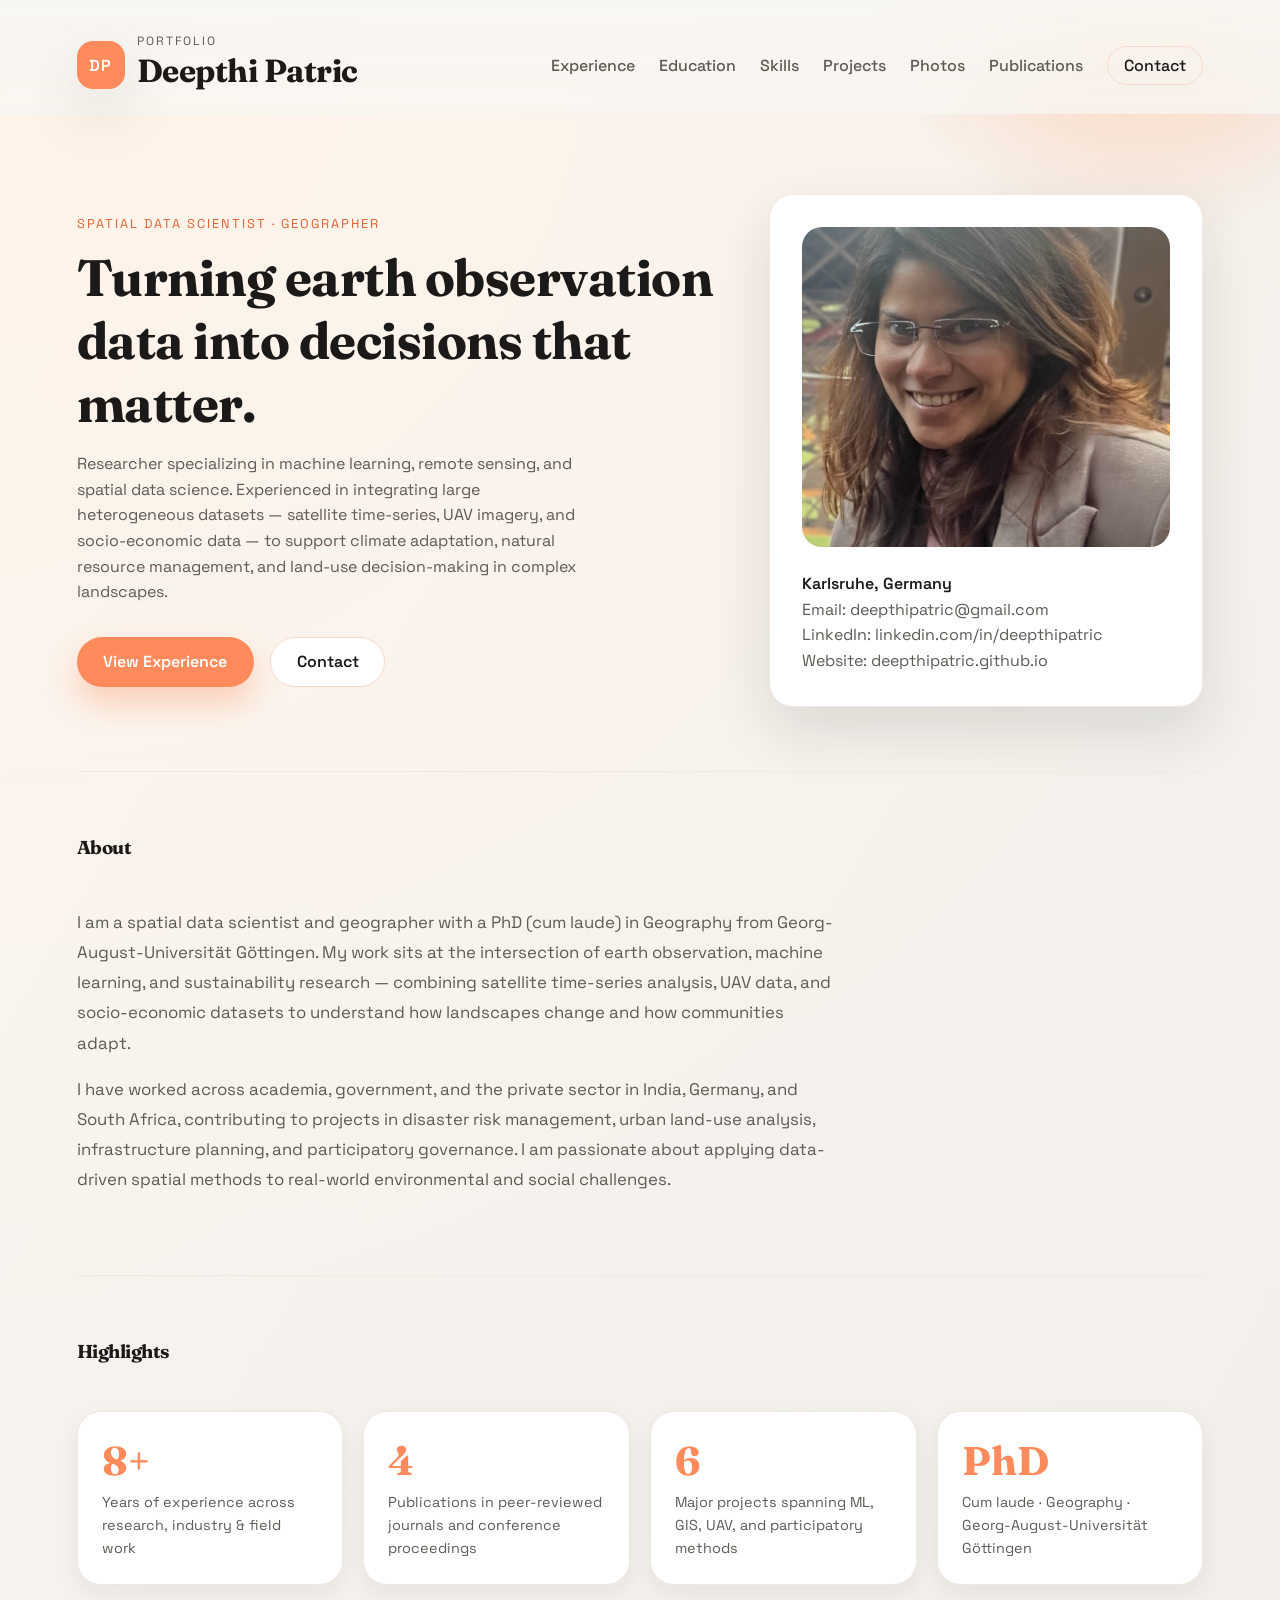
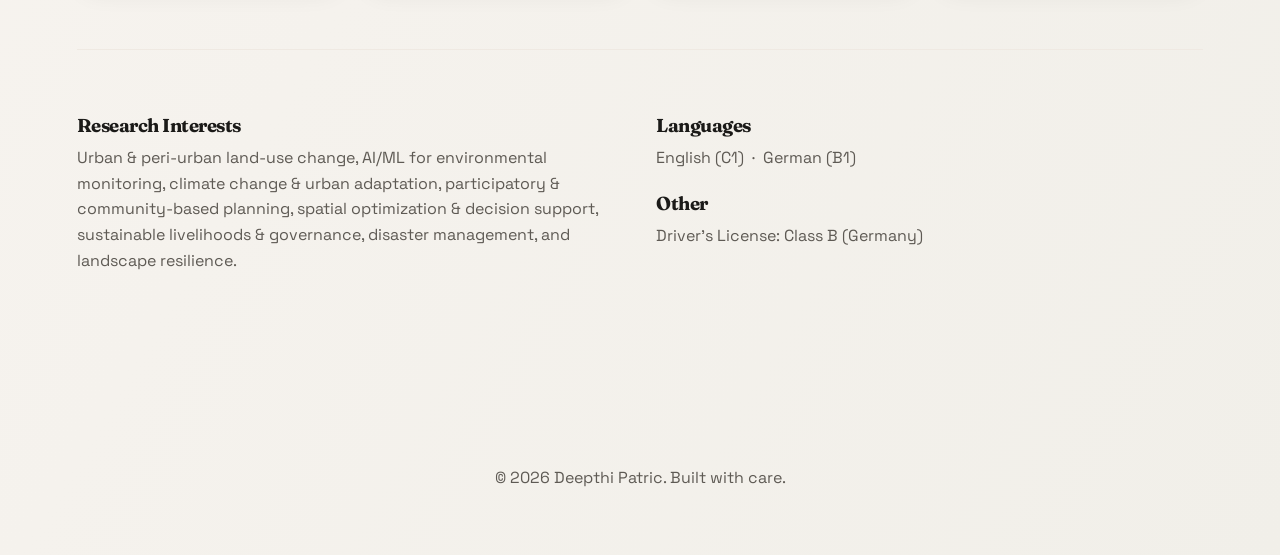
==== commit df570ce8: "Integrate Google Analytics tracking script Added Google Analytics tracking script to the head sectio" ====
--- a/index.html
+++ b/index.html
@@ -4,6 +4,14 @@
     <meta charset="UTF-8" />
     <meta name="viewport" content="width=device-width, initial-scale=1" />
     <title>Deepthi Patric | Spatial Data Scientist</title>
+    <!-- Google tag (gtag.js) -->
+    <script async src="https://www.googletagmanager.com/gtag/js?id=G-7VV9YY1Y9J"></script>
+    <script>
+      window.dataLayer = window.dataLayer || [];
+      function gtag(){dataLayer.push(arguments);}
+      gtag('js', new Date());
+      gtag('config', 'G-7VV9YY1Y9J');
+    </script>
     <link rel="stylesheet" href="styles.css" />
   </head>
   <body>
--- a/styles.css
+++ b/styles.css
@@ -484,3 +484,219 @@
     padding-top: 1rem;
   }
 }
+
+/* ============================================================
+   MULTI-PAGE ADDITIONS
+   ============================================================ */
+
+/* Active nav link */
+.nav a.active {
+  color: var(--accent-dark);
+  font-weight: 600;
+  border-bottom: 2px solid var(--accent);
+  padding-bottom: 2px;
+}
+
+/* Page hero (inner pages) */
+.page-hero {
+  padding: 3rem 0 2rem;
+  max-width: 800px;
+}
+
+.page-hero h2 {
+  font-size: clamp(2rem, 4vw, 3rem);
+  font-family: "Fraunces", "Times New Roman", serif;
+  color: var(--ink);
+  margin-bottom: 0.5rem;
+}
+
+.page-hero p {
+  color: var(--muted);
+  font-size: 1.05rem;
+}
+
+/* About block */
+.about-block {
+  max-width: 760px;
+}
+
+.about-block p {
+  margin-bottom: 1rem;
+  line-height: 1.8;
+  font-size: 1.05rem;
+  color: var(--muted);
+}
+
+/* Highlight cards */
+.highlights {
+  grid-template-columns: repeat(auto-fit, minmax(200px, 1fr));
+  gap: 1.25rem;
+}
+
+.highlight-card {
+  display: block;
+  text-decoration: none;
+  color: inherit;
+  background: var(--card);
+  border: 1px solid var(--soft);
+  border-radius: var(--radius);
+  padding: 1.5rem;
+  box-shadow: 0 8px 24px rgba(24,24,24,0.07);
+  transition: transform 0.2s, box-shadow 0.2s;
+}
+
+.highlight-card:hover {
+  transform: translateY(-4px);
+  box-shadow: var(--shadow);
+}
+
+.highlight-num {
+  display: block;
+  font-size: 2.5rem;
+  font-weight: 700;
+  font-family: "Fraunces", serif;
+  color: var(--accent);
+  margin-bottom: 0.4rem;
+}
+
+.highlight-card p {
+  font-size: 0.9rem;
+  color: var(--muted);
+  margin: 0;
+}
+
+/* Education cards (full page) */
+.edu-list--full {
+  display: flex;
+  flex-direction: column;
+  gap: 1.5rem;
+  max-width: 800px;
+}
+
+.edu--card {
+  display: flex;
+  gap: 1.5rem;
+  align-items: flex-start;
+  background: var(--card);
+  border: 1px solid var(--soft);
+  border-radius: var(--radius);
+  padding: 1.75rem;
+  box-shadow: 0 8px 24px rgba(24,24,24,0.06);
+}
+
+.edu-badge {
+  background: var(--accent);
+  color: #fff;
+  font-weight: 700;
+  font-size: 0.8rem;
+  border-radius: 10px;
+  padding: 0.4rem 0.85rem;
+  white-space: nowrap;
+  align-self: flex-start;
+  margin-top: 0.2rem;
+  box-shadow: 0 4px 12px rgba(255,138,91,0.3);
+}
+
+.edu-thesis {
+  margin-top: 0.75rem;
+  font-size: 0.88rem;
+  color: var(--muted);
+  line-height: 1.65;
+}
+
+.edu-thesis a {
+  color: var(--accent-dark);
+  font-weight: 600;
+}
+
+/* Skill groups */
+.skill-groups {
+  display: flex;
+  flex-direction: column;
+  gap: 2.5rem;
+}
+
+.skill-group-title {
+  font-size: 0.78rem;
+  text-transform: uppercase;
+  letter-spacing: 0.12em;
+  color: var(--muted);
+  margin-bottom: 0.75rem;
+  font-weight: 600;
+}
+
+/* Full project cards */
+.projects-full {
+  display: flex;
+  flex-direction: column;
+  gap: 2rem;
+}
+
+.project--full {
+  background: var(--card);
+  border: 1px solid var(--soft);
+  border-radius: var(--radius);
+  padding: 2rem;
+  box-shadow: 0 8px 24px rgba(24,24,24,0.06);
+  transition: transform 0.2s, box-shadow 0.2s;
+}
+
+.project--full:hover {
+  transform: translateY(-4px);
+  box-shadow: var(--shadow);
+}
+
+.project--full p {
+  margin: 0.75rem 0 1rem;
+  line-height: 1.75;
+  color: var(--muted);
+  font-size: 0.93rem;
+}
+
+/* Publication status badges */
+.pub-status {
+  display: inline-block;
+  font-size: 0.72rem;
+  font-weight: 600;
+  letter-spacing: 0.06em;
+  text-transform: uppercase;
+  border-radius: 999px;
+  padding: 0.2rem 0.75rem;
+  margin-bottom: 0.6rem;
+}
+
+.pub-status--published {
+  background: rgba(72, 199, 142, 0.15);
+  color: #2d9e6b;
+}
+
+.pub-status--review {
+  background: rgba(255, 138, 91, 0.15);
+  color: var(--accent-dark);
+}
+
+.pub-status--submitted {
+  background: rgba(91, 141, 238, 0.12);
+  color: #3a6fd8;
+}
+
+/* Contact page */
+.contact-card h3 {
+  margin-bottom: 1rem;
+}
+
+.contact-card p {
+  margin-bottom: 0.5rem;
+  font-size: 0.92rem;
+}
+
+.contact-card a {
+  color: var(--accent-dark);
+}
+
+@media (max-width: 640px) {
+  .edu--card {
+    flex-direction: column;
+    gap: 0.75rem;
+  }
+}
